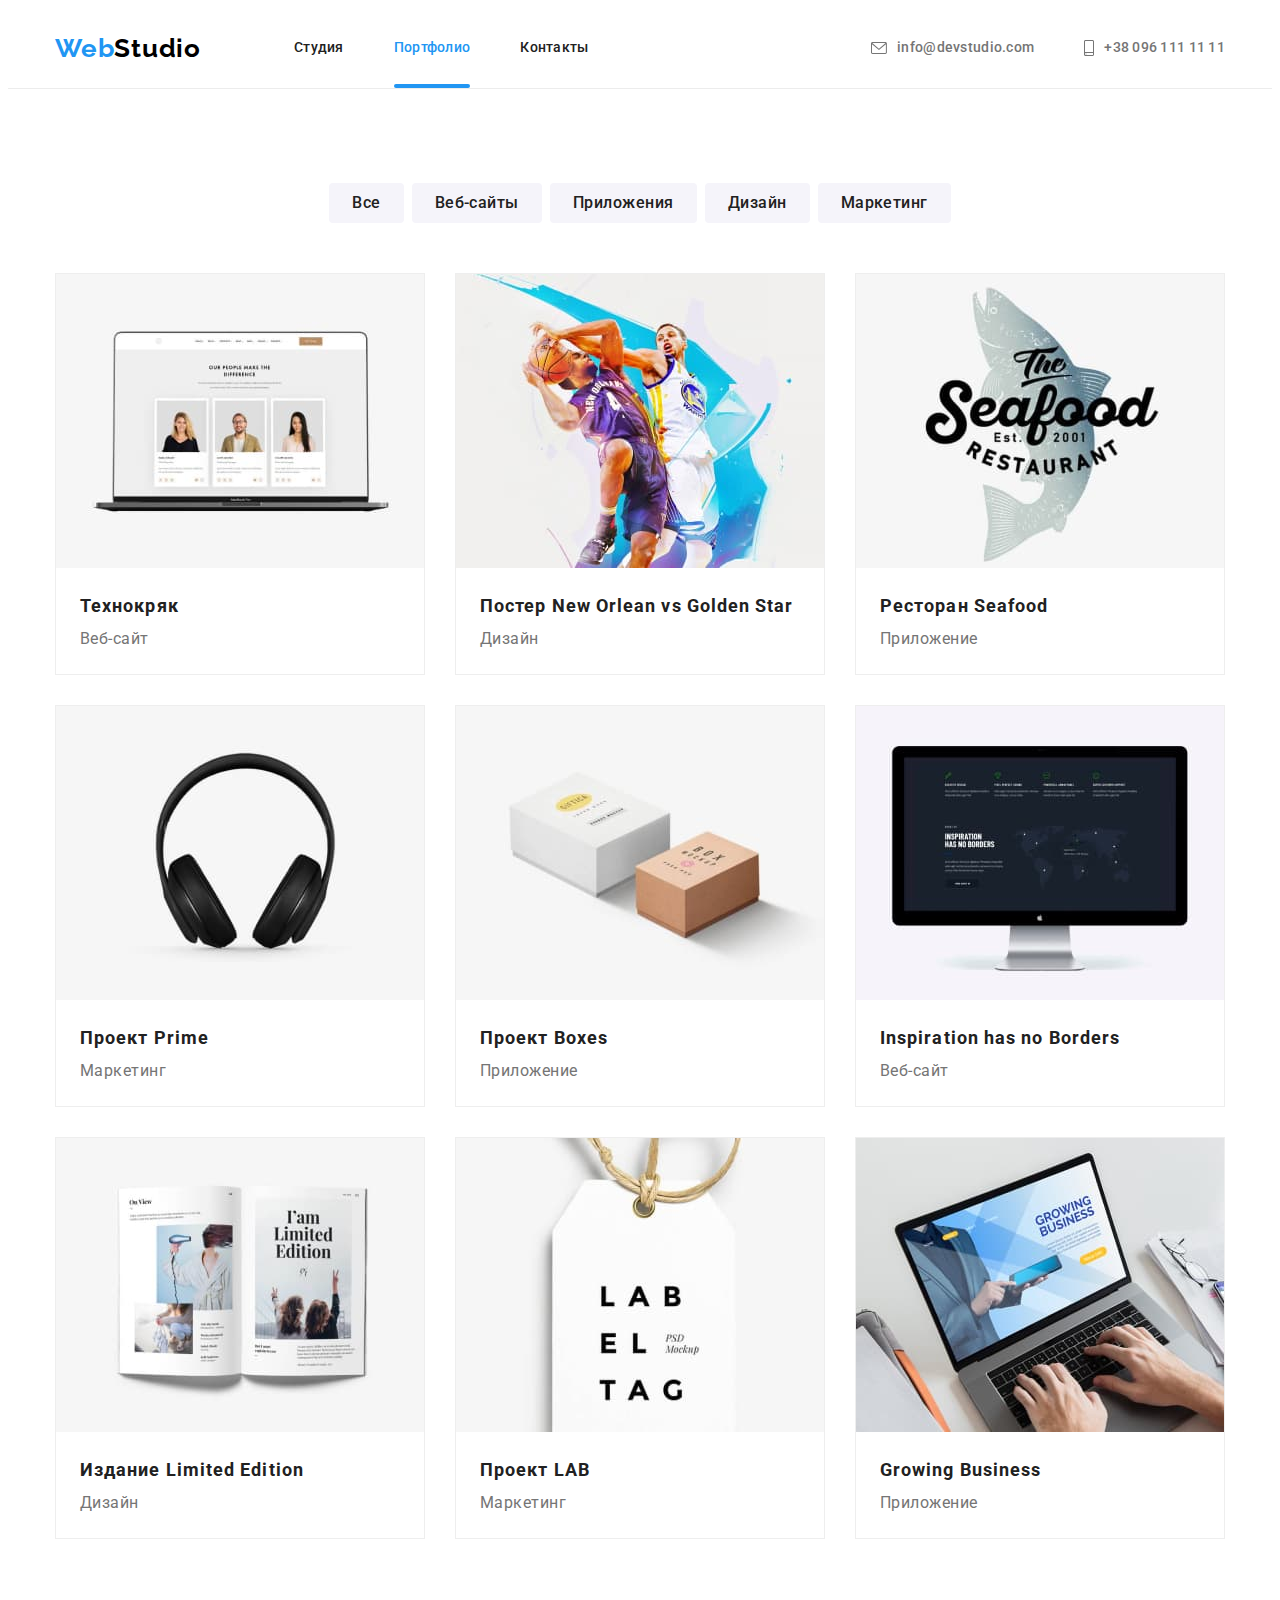
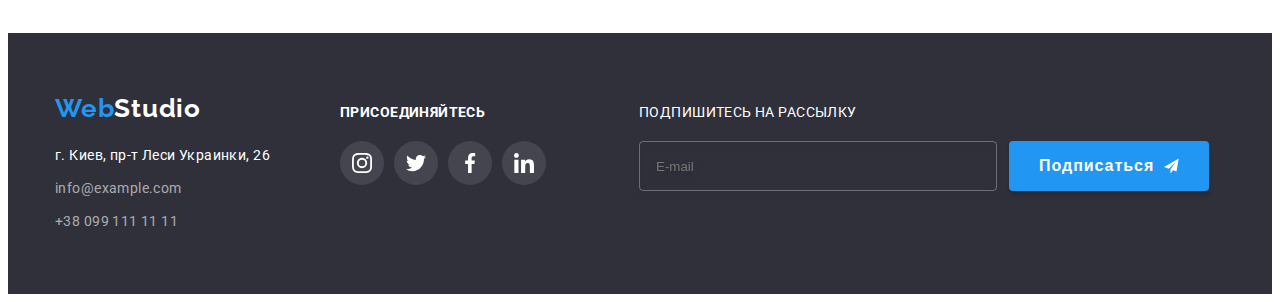
==== portfolio.html @ 6b7cd8c6 "Скачані оптимізовані та збільшені зображення" ====
<!DOCTYPE html>
<html lang="ru">
  <head>
    <meta charset="UTF-8" />
    <meta http-equiv="X-UA-Compatible" content="IE=edge" />
    <meta name="viewport" content="width=device-width, initial-scale=1.0" />
    <title>Document</title>
    <link rel="stylesheet" href="./css/main.min.css" />
    <link
      href="https://fonts.googleapis.com/css2?family=Raleway:wght@700&family=Roboto:wght@400;500;700;900&display=swap"
      rel="stylesheet"
    />
  </head>
  <body>
    <!--header-->
    <header class="border">
        <div class="container header">
          <a href="./index.html" class="logo">Web<span class="logo__accent">Studio</span>
          </a>
          <nav class="navigation">
            <ul class="navigation__list list">
              <li class="navigation__item">
                <a href="./index.html" class="navigation__link">Студия</a>
              </li>
              <li class="navigation__item">
                <a href="./portfolio.html" class="navigation__link current">Портфолио</a>
              </li>
              <li class="navigation__item">
                <a href="/" class="navigation__link">Контакты</a>
              </li>
            </ul>
          </nav>
        
          <ul class="navigation__list list navigation__adress">
            <li class="navigation__item">
              <a href="mailto:info@devstudio.com" class="navigation__link">
                <svg class="navigation__icon" width="16" height="12">
                  <use href="./images/symbol-defs.svg#icon-envelope"></use>
                </svg>
                info@devstudio.com</a>
            </li>
            <li class="navigation__item">
              <a href="tel:+380961111111" class="navigation__link">
                <svg class="navigation__icon" width="10" height="16">
                  <use href="./images/symbol-defs.svg#icon-smartphone"></use>
                </svg>
                +38 096 111 11 11</a>
            </li>
          </ul>
        </div>
    </header>

    <!--main-->
    <main>
      <section class="portfolio">
        <h1 class="visually-hidden">Портфолио</h1>
        <div class="container filter">
          <ul class="list filter-list">
            <li class="button-list">
              <button type="button" class="button-filter">Все</button>
            </li>
            <li class="button-list">
              <button type="button" class="button-filter">Веб-сайты</button>
            </li>
            <li class="button-list">
              <button type="button" class="button-filter">Приложения</button>
            </li>
            <li class="button-list">
              <button type="button" class="button-filter">Дизайн</button>
            </li>
            <li class="button-list">
              <button type="button" class="button-filter">Маркетинг</button>
            </li>
          </ul>
        </div>

        <div class="container">
          <ul class="portfolio-list list">
            <li class="portfolio-item">
              <div class="cards-portfolio">
                <img src="./images/tekhnokryak.jpg" alt="Технокряк" width="370" />
                <p class="descr-overlay">Ресурс предлагает комплексные предложения с разным уровнем функционала и сервисов. Все это
                  позволит посетителю получить
                  исчерпывающие сведения о компании или частном лице.</p>
              </div> 
              <div class="list-name">
                <h2 class="portfolio-title">Технокряк</h2>
                <p class="portfolio-name">Веб-сайт</p>
              </div>
              
            </li>
            <li class="portfolio-item">
              <div class="cards-portfolio">
                <img src="./images/poster.jpg" alt="Постер" width="370" />
                <p class="descr-overlay">Ресурс предлагает комплексные предложения с разным уровнем функционала и сервисов. Все это
                  позволит посетителю получить
                  исчерпывающие сведения о компании или частном лице.
                </p>
              </div>
              <div class="list-name">
                <h2 class="portfolio-title">
                  Постер New Orlean vs Golden Star
                </h2>
                <p class="portfolio-name">Дизайн</p>
              </div>
             
            </li>
            <li class="portfolio-item">
              <div class="cards-portfolio">
                <img src="./images/seafood.jpg" alt="Логотип ресторана" width="370" />
                <p class="descr-overlay">Ресурс предлагает комплексные предложения с разным уровнем функционала и сервисов. Все это
                  позволит посетителю получить
                  исчерпывающие сведения о компании или частном лице.
                </p>
              </div>
              <div class="list-name">
                <h2 class="portfolio-title">Ресторан Seafood</h2>
                <p class="portfolio-name">Приложение</p>
              </div>
             
            </li>
            <li class="portfolio-item">
              <div class="cards-portfolio">
                <img src="./images/headphone.jpg" alt="Навушники" width="370" />
                <p class="descr-overlay">Ресурс предлагает комплексные предложения с разным уровнем функционала и сервисов. Все это
                  позволит посетителю получить
                  исчерпывающие сведения о компании или частном лице.
                </p>
              </div>
              <div class="list-name">
                <h2 class="portfolio-title">Проект Prime</h2>
                <p class="portfolio-name">Маркетинг</p>
              </div>
             
            </li>
            <li class="portfolio-item">
              <div class="cards-portfolio">
                <img src="./images/boxes.jpg" alt="Коробки" width="370" />
                <p class="descr-overlay">Ресурс предлагает комплексные предложения с разным уровнем функционала и сервисов. Все это
                  позволит посетителю получить
                  исчерпывающие сведения о компании или частном лице.
                </p>
              </div>
              <div class="list-name">
                <h2 class="portfolio-title">Проект Boxes</h2>
                <p class="portfolio-name">Приложение</p>
              </div>
              
            </li>
            <li class="portfolio-item">
              <div class="cards-portfolio">
                <img src="./images/monitor.jpg" alt="Монітор" width="370" />
                <p class="descr-overlay">Ресурс предлагает комплексные предложения с разным уровнем функционала и сервисов. Все это
                  позволит посетителю получить
                  исчерпывающие сведения о компании или частном лице.
                </p>
              </div>
              <div class="list-name">
                <h2 class="portfolio-title">Inspiration has no Borders</h2>
                <p class="portfolio-name">Веб-сайт</p>
              </div>
            
            </li>
            <li class="portfolio-item">
              <div class="cards-portfolio">
                <img src="./images/edition.jpg" alt="Журнал" width="370" /> 
                <p class="descr-overlay">Ресурс предлагает комплексные предложения с разным уровнем функционала и сервисов. Все это
                  позволит посетителю получить
                  исчерпывающие сведения о компании или частном лице.
                </p>
              </div>
              <div class="list-name">
                <h2 class="portfolio-title">Издание Limited Edition</h2>
                <p class="portfolio-name">Дизайн</p>
              </div>
              
            </li>
            <li class="portfolio-item">
              <div class="cards-portfolio">
                <img src="./images/lab.jpg" alt="Проект ЛАБ" width="370" />
                <p class="descr-overlay">Ресурс предлагает комплексные предложения с разным уровнем функционала и сервисов. Все это
                  позволит посетителю получить
                  исчерпывающие сведения о компании или частном лице.
                </p>
              </div>
              <div class="list-name">
                <h2 class="portfolio-title">Проект LAB</h2>
                <p class="portfolio-name">Маркетинг</p>
              </div>
             
            </li>
            <li class="portfolio-item">
              <div class="cards-portfolio">
                <img src="./images/business.jpg" alt="Ноутбук" width="370" />
                <p class="descr-overlay">Ресурс предлагает комплексные предложения с разным уровнем функционала и сервисов. Все это
                  позволит посетителю получить
                  исчерпывающие сведения о компании или частном лице.</p>
              </div>
              <div class="list-name">
                <h2 class="portfolio-title">Growing Business</h2>
                <p class="portfolio-name">Приложение</p>
              </div>
            </li>
          </ul>
        </div>
      </section>
    </main>

    <!--footer-->
    <footer class="footer footer-main">
      <div class="container">
        <div class="adress-go">
          <a href="./index.html" class="logo logo-footer">Web<span class="logo-footer__accent">Studio</span>
          </a>
          <address>
            <p class="footer-adress">г. Киев, пр-т Леси Украинки, 26</p>
            <a href="mailto:info@example.com" class="footer-link">info@example.com</a>
            <a href="tel:+380991111111" class="footer-link"> +38 099 111 11 11</a>
          </address>
        </div>
        <div class="links-go">
          <h2 class="footer-go">присоединяйтесь</h2>
          <ul class="footer-list list">
            <li class="footer-item">
              <a href="" class="footer-link-soc">
                <svg class="footer-svg" width="20" height="20">
                  <use
                    href="./images/symbol-defs.svg#icon-instagram-footer"
                  ></use>
                </svg>
              </a>
            </li>
            <li class="footer-item">
              <a href="" class="footer-link-soc">
                <svg class="footer-svg" width="20" height="20">
                  <use
                    href="./images/symbol-defs.svg#icon-twitter-footer"
                  ></use>
                </svg>
              </a>
            </li>
            <li class="footer-item">
              <a href="" class="footer-link-soc">
                <svg class="footer-svg" width="20" height="20">
                  <use
                    href="./images/symbol-defs.svg#icon-facebook-footer"
                  ></use>
                </svg>
              </a>
            </li>
            <li class="footer-item">
              <a href="" class="footer-link-soc">
                <svg class="footer-svg" width="20" height="20">
                  <use
                    href="./images/symbol-defs.svg#icon-linkedin-footer"
                  ></use>
                </svg>
              </a>
            </li>
          </ul>
        </div>
        <div class="footer-subskr">
          <form>
            <p class="subskr-tittle">
              Подпишитесь на рассылку
            </p>
            <div class="form-flex">
              <input class="subskr-input" type="email" placeholder="E-mail" name="email" required>
              <button class="subskr-button" type="submit">Подписаться
                <svg class="svg-send" width="24" height="24">
                  <use href="./images/symbol-defs2.svg#icon-icon-send"></use>
                </svg>
              </button>
            </div>
          </form>
        </div>
      </div>
    </footer>
    
  </body>
</html>
---- css/main.min.css ----
:root{--color-text-tittle: #212121;--color-text-section: #757575;--color-main-bgd: #2f303a;--accent-color: #2196f3;--base-color: #ffffff;--time: cubic-bezier(0.4, 0, 0.2, 1)}*{box-sizing:border-box}body{font-family:"Roboto","Tahoma",sans-serif;letter-spacing:.03em;background-color:var(--base-color);color:var(--color-text-section)}.container{width:1200px;padding-left:15px;padding-right:15px;margin:0 auto}h1,h2,h3,h4,h5,h6,p,ul{margin:0}.list{list-style:none;margin:0;padding:0}a{cursor:pointer}img{display:block}.section-tittle{color:var(--color-text-tittle)}.visually-hidden{position:absolute;white-space:nowrap;width:1px;height:1px;overflow:hidden;border:0;padding:0;clip:rect(0 0 0 0);clip-path:inset(50%);margin:-1px}.is-hidden{opacity:0;pointer-events:none;visibility:hidden}.current{position:relative}.current::after{content:"";position:absolute;display:block;background-color:var(--accent-color);width:100%;height:4px;border-radius:2px;bottom:0;left:0}.logo{font-family:"Raleway","Oleo Script",sans-serif;font-weight:700;font-size:26px;line-height:1.19;letter-spacing:.03em;color:var(--accent-color);text-decoration:none}.logo__accent{color:#000}.navigation__icon{margin-right:10px;fill:currentColor}.navigation__link{display:flex;align-items:center;padding-top:32px;padding-bottom:32px;color:var(--color-text-tittle);font-family:"Roboto","Tahoma",sans-serif;font-weight:500;font-size:14px;line-height:1.14;letter-spacing:.02em;text-decoration:none;transition:color 250ms var(--time),fill 250ms var(--time)}.navigation__adress .navigation__link{color:var(--color-text-section)}.navigation__link:hover,.navigation__link:focus{color:var(--accent-color);fill:var(--accent-color)}.navigation .navigation__list{margin-left:93px}.navigation__list .navigation__link.current{color:var(--accent-color)}.navigation__list .navigation__item+.navigation__item{margin-left:50px}.header,.navigation__list{display:flex;align-items:center}.navigation__list.navigation__adress{margin-left:auto}.button{font-family:"Roboto","Tahoma",sans-serif;font-weight:700;font-size:16px;line-height:1.88;width:200px;height:50px;letter-spacing:.06em;color:var(--base-color);background-color:var(--accent-color);cursor:pointer;box-shadow:0px 4px 4px rgba(0,0,0,.15);border-radius:4px;border-color:rgba(0,0,0,0)}.hero{background-color:var(--color-main-bgd);display:flex;text-align:center;padding-top:200px;padding-bottom:200px;background-image:linear-gradient(to right, rgba(47, 48, 58, 0.4), rgba(47, 48, 58, 0.4)),url(../images/hero.jpg);max-width:1600px;margin-left:auto;margin-right:auto}.hero__title{margin-bottom:30px;font-weight:900;font-size:44px;line-height:1.36;letter-spacing:.06em;text-transform:uppercase;color:var(--base-color);text-align:center}.about{padding-top:94px;padding-bottom:94px}.about__item{max-width:270px}.about__list{display:flex}.about__list .about__item+.about__item{margin-left:30px}.about__title{font-weight:700;font-size:14px;line-height:16px;text-transform:uppercase;color:var(--color-text-tittle);margin-bottom:10px}.about__description{font-size:14px;line-height:1.71;max-width:270px}.about__logo{display:flex;justify-content:center;align-items:center;background-color:#f5f4fa;border-radius:4px;height:120px;margin-bottom:30px}.about__icons{width:70px;height:70px}.work{padding-bottom:94px}.work__title{font-size:36px;line-height:1.17;color:var(--color-text-tittle);text-align:center;margin-bottom:50px}.work__list{display:flex}.work__list .work__item+.work__item{margin-left:30px}.work__item{position:relative}.work__description{position:absolute;width:100%;height:70px;background-color:rgba(47,48,58,.8);bottom:0;left:0;padding-top:27px;padding-bottom:27px;font-size:14px;line-height:1.14;text-align:center;letter-spacing:.03em;text-transform:uppercase;color:#fff}.team{background-color:#f5f4fa;padding-top:94px;padding-bottom:94px}.team-title{font-weight:700;font-size:36px;line-height:1.17;color:var(--color-text-tittle);text-align:center;margin-bottom:50px}.team-list{display:flex}.team-list .team-item+.team-item{margin-left:30px}.team-item{border-radius:0px 0px 4px 4px;box-shadow:0px 1px 3px rgba(0,0,0,.12),0px 1px 1px rgba(0,0,0,.14),0px 2px 1px rgba(0,0,0,.2)}.team-name{font-weight:500;font-size:16px;line-height:1.19;color:var(--color-text-tittle);text-align:center;margin-bottom:10px}.team-work{font-size:16px;line-height:1.19;text-align:center}.about-team{padding-top:30px;padding-bottom:30px;background-color:#fff;border-radius:0px 0px 4px 4px}.team-soc{display:flex;justify-content:center;margin-top:16px}.team-soc-link{display:flex;justify-content:center;align-items:center;width:44px;height:44px;background-color:#fff;border-radius:50%;color:#afb1b8;transition:background-color 250ms var(--time),color 250ms var(--time)}.team-soc-link:hover,.team-soc-link:focus{background-color:var(--accent-color);color:#fff}.team-svg{fill:currentColor}.team-soc-item+.team-soc-item{margin-left:10px}.clients{padding-top:94px;padding-bottom:94px}.clients__title{font-size:36px;line-height:1.17;text-align:center;letter-spacing:.03em;color:var(--color-text-tittle);margin-bottom:50px}.clients-logo__list{display:flex;margin:0 auto}.clients-logo__link{display:flex;justify-content:center;align-items:center;width:170px;height:92px;border:1px solid #afb1b8;box-sizing:border-box;border-radius:4px;color:#afb1b8;transition:border 250ms var(--time),color 250ms var(--time)}.clients-logo__link:hover,.clients-logo__link:focus{border:1px solid #2196f3;color:var(--accent-color)}.clients-logo__item+.clients-logo__item{margin-left:30px}.clients-logo__icon{width:106px;height:60px;fill:currentColor;transition:fill 250ms var(--time)}.clients-logo__icon:hover,.clients-logo__icon:focus{fill:var(--accent-color)}.footer{background-color:#2f303a}.logo-footer{display:block;margin-bottom:20px}.logo-footer__accent{color:var(--base-color)}.footer-main{padding-top:60px;padding-bottom:60px}.footer-main>div{display:flex;align-items:baseline}.footer-adress{color:var(--base-color);margin-bottom:9px;margin-top:0}.footer-link{color:rgba(255,255,255,.6);transition:color 250ms var(--time)}.footer-link:hover,.footer-link:focus{color:var(--accent-color)}.footer-link,.footer-adress{font-style:normal;text-decoration:none;font-family:"Roboto","Tahoma",sans-serif;font-weight:400;font-size:14px;line-height:1.71;letter-spacing:.03em}.footer-go{font-size:14px;line-height:1.14;letter-spacing:.03em;text-transform:uppercase;color:#fff}.adress-go{margin-right:70px}.footer-link-soc{display:flex;justify-content:center;align-items:center;border-radius:50%;width:44px;height:44px;background:rgba(255,255,255,.1);color:#fff;transition:background-color 250ms var(--time)}.footer-link-soc:hover,.footer-link-soc:focus{background-color:var(--accent-color)}.footer-link:not(:last-child){margin-bottom:9px;display:block}.footer-svg{fill:currentColor}.footer-item+.footer-item{padding-left:10px}.footer-list{display:flex;margin-top:20px}.footer-subskr{margin-left:93px}.subskr-tittle{font-size:14px;line-height:1.14;letter-spacing:.03em;text-transform:uppercase;color:#fff;margin-bottom:20px}.subskr-input{width:358px;height:50px;border:1px solid rgba(255,255,255,.3);filter:drop-shadow(0px 4px 4px rgba(0, 0, 0, 0.15));border-radius:4px;background-color:rgba(0,0,0,0);margin-right:12px;padding-left:16px;color:#fff}.subskr-button{display:flex;justify-content:center;align-items:center;width:200px;height:50px;font-weight:700;background-color:var(--accent-color);box-shadow:0px 4px 4px rgba(0,0,0,.15);border-radius:4px;font-size:16px;line-height:1.14;letter-spacing:.06em;color:#fff;cursor:pointer;padding:13px 28px;margin:auto;border-color:rgba(0,0,0,0)}.svg-send{margin-left:10px}.form-flex{display:flex}.border{border-bottom:1px solid #ececec}.portfolio{padding-top:94px;padding-bottom:94px}.button-filter{padding:6px 22px;font-family:"Roboto","Tahoma",sans-serif;font-weight:500;font-size:16px;line-height:1.63;letter-spacing:.03em;color:var(--color-text-tittle);background-color:#f5f4fa;cursor:pointer;border-radius:4px;border:1px solid rgba(0,0,0,0);transition:color 250ms var(--time),background-color 250ms var(--time),box-shadow 250ms var(--time)}.button-filter:hover,.button-filter:focus{color:var(--base-color);background-color:var(--accent-color);box-shadow:0px 3px 1px rgba(0,0,0,.1),0px 1px 2px rgba(0,0,0,.08),0px 2px 2px rgba(0,0,0,.12)}.filter{margin-bottom:50px}.filter-list{display:flex;justify-content:center}.button-list+.button-list{margin-left:8px}.portfolio-list{display:flex;flex-wrap:wrap}.list-name{padding:20px 24px}.portfolio-title{font-weight:700;font-size:18px;line-height:2;letter-spacing:.06em;color:var(--color-text-tittle)}.portfolio-name{font-size:16px;line-height:1.88}.portfolio-item{width:370px;margin-right:30px;margin-bottom:30px;border:1px solid #eee;transition:border 250ms var(--time),box-shadow 250ms var(--time)}.portfolio-item:hover,.portfolio-item:focus{box-sizing:border-box;box-shadow:0px 1px 1px rgba(0,0,0,.12),0px 4px 4px rgba(0,0,0,.06),1px 4px 6px rgba(0,0,0,.16)}.portfolio-item:nth-child(3n){margin-right:0}.portfolio-item:nth-last-child(-n+3){margin-bottom:0}.cards-portfolio{position:relative;overflow:hidden}.descr-overlay{padding:63px 24px;position:absolute;top:0;left:0;width:100%;height:100%;font-size:18px;line-height:1.56;letter-spacing:.03em;color:#fff;background-color:rgba(33,150,243,.9);transition:transform 250ms var(--time);transform:translateY(100%)}.portfolio-item:hover .descr-overlay{transform:translateY(0)}.backdrop{position:fixed;top:0;width:100%;height:100%;background-color:rgba(0,0,0,.2);transition:opacity 250ms var(--time),visibility 250ms var(--time)}.modal{position:absolute;top:50%;left:50%;transform:translate(-50%, -50%) scale(1);width:528px;min-height:581px;background-color:#fff;box-shadow:0px 1px 3px rgba(0,0,0,.12),0px 1px 1px rgba(0,0,0,.14),0px 2px 1px rgba(0,0,0,.2);border-radius:4px;padding:40px;transition:transform 250ms var(--time)}.backdrop.is-hidden .modal{transform:translate(-50%, -50%) scale(0.5)}.close-btn{position:absolute;top:8px;right:8px;width:30px;height:30px;border-radius:50%;background-color:rgba(0,0,0,0);border:1px solid rgba(0,0,0,.1);padding:0;cursor:pointer;display:flex;align-items:center;justify-content:center;transition:fill 250ms var(--time)}.close-btn:hover,.close-btn:focus{fill:var(--accent-color)}.modal-tittle{font-weight:700;font-size:20px;line-height:1.15;text-align:center;letter-spacing:.03em;color:var(--color-text-tittle);margin-bottom:12px}.modal-label{font-weight:400;font-size:12px;line-height:1.17;letter-spacing:.01em;color:#757575}.modal-input{width:100%;height:40px;border:1px solid rgba(33,33,33,.2);border-radius:4px;padding-left:42px;outline:none;transition:border-color 250ms var(--time)}.modal-input:focus{border-color:var(--accent-color)}textarea{resize:none}.textarea-modal{height:120px;padding-left:16px;padding-top:10px;margin-top:4px;margin-bottom:10px}.modal-svg{position:relative;margin-top:4px;margin-bottom:10px}.modal-icon{position:absolute;left:12px;top:50%;transform:translateY(-50%);transition:fill 250ms var(--time)}.modal-input:focus+.modal-icon{fill:var(--accent-color)}.text-check{display:flex;align-items:center;justify-content:center;font-weight:400;font-size:14px;line-height:1.71;letter-spacing:.03em;color:#757575}.checkbox{margin-bottom:30px;margin-top:10px}.checkbox-input:checked+.text-check span{background-color:var(--accent-color);border-color:rgba(0,0,0,0)}.checkbox-input:checked+.text-check .check-icon{fill:#fff}.text-check span{display:flex;align-items:center;justify-content:center;margin-right:10px;width:16px;height:15px;border:2px solid #212121;border-radius:3px;transition:background-color 250ms var(--time),border-color 250ms var(--time),fill 250ms var(--time)}.check-icon{fill:rgba(0,0,0,0)}.policy-link{color:var(--accent-color)}/*# sourceMappingURL=main.min.css.map */
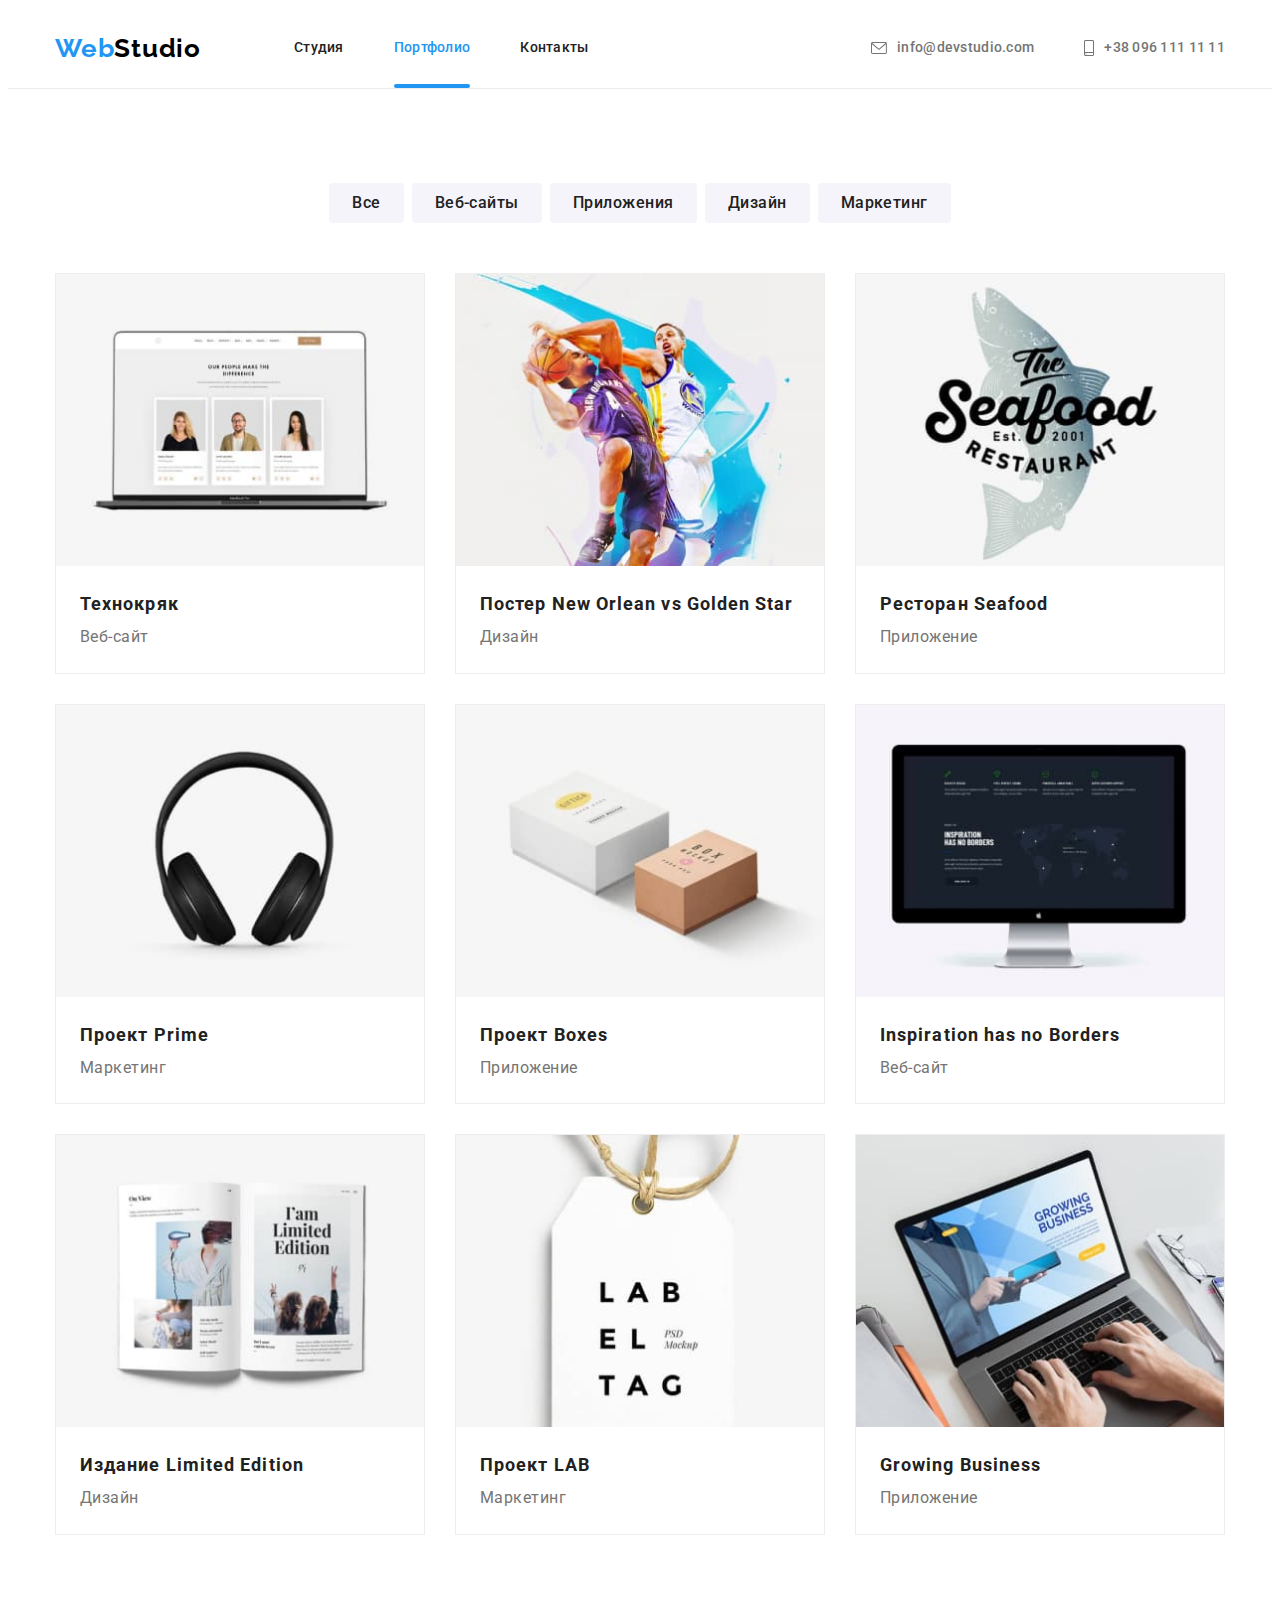
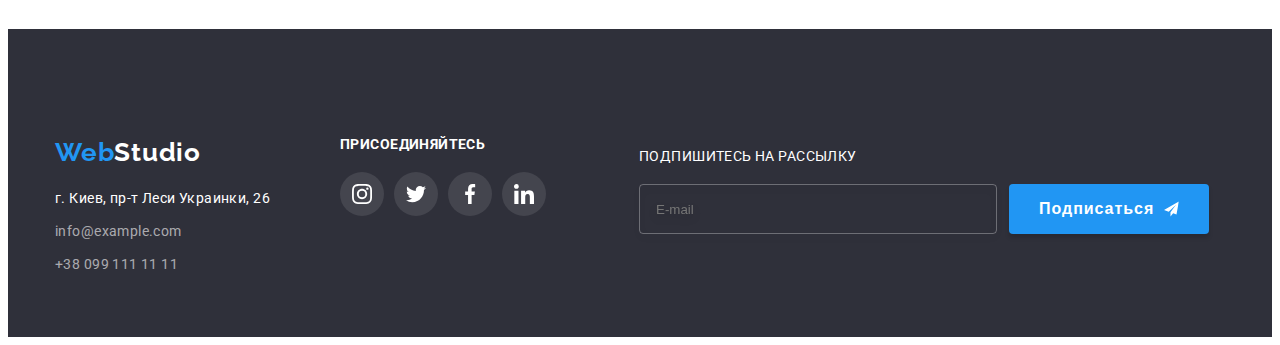
==== commit 631cf208: "Майже готове портфоліо" ====
--- a/portfolio.html
+++ b/portfolio.html
@@ -209,55 +209,49 @@
     <!--footer-->
     <footer class="footer footer-main">
       <div class="container">
-        <div class="adress-go">
-          <a href="./index.html" class="logo logo-footer">Web<span class="logo-footer__accent">Studio</span>
-          </a>
-          <address>
-            <p class="footer-adress">г. Киев, пр-т Леси Украинки, 26</p>
-            <a href="mailto:info@example.com" class="footer-link">info@example.com</a>
-            <a href="tel:+380991111111" class="footer-link"> +38 099 111 11 11</a>
-          </address>
-        </div>
-        <div class="links-go">
-          <h2 class="footer-go">присоединяйтесь</h2>
-          <ul class="footer-list list">
-            <li class="footer-item">
-              <a href="" class="footer-link-soc">
-                <svg class="footer-svg" width="20" height="20">
-                  <use
-                    href="./images/symbol-defs.svg#icon-instagram-footer"
-                  ></use>
-                </svg>
-              </a>
-            </li>
-            <li class="footer-item">
-              <a href="" class="footer-link-soc">
-                <svg class="footer-svg" width="20" height="20">
-                  <use
-                    href="./images/symbol-defs.svg#icon-twitter-footer"
-                  ></use>
-                </svg>
-              </a>
-            </li>
-            <li class="footer-item">
-              <a href="" class="footer-link-soc">
-                <svg class="footer-svg" width="20" height="20">
-                  <use
-                    href="./images/symbol-defs.svg#icon-facebook-footer"
-                  ></use>
-                </svg>
-              </a>
-            </li>
-            <li class="footer-item">
-              <a href="" class="footer-link-soc">
-                <svg class="footer-svg" width="20" height="20">
-                  <use
-                    href="./images/symbol-defs.svg#icon-linkedin-footer"
-                  ></use>
-                </svg>
-              </a>
-            </li>
-          </ul>
+        <div class="footer-tablet">
+          <div class="adress-go">
+            <a href="./index.html" class="logo logo-footer">Web<span class="logo-footer__accent">Studio</span>
+            </a>
+            <address>
+              <p class="footer-adress">г. Киев, пр-т Леси Украинки, 26</p>
+              <a href="mailto:info@example.com" class="footer-link">info@example.com</a>
+              <a href="tel:+380991111111" class="footer-link"> +38 099 111 11 11</a>
+            </address>
+          </div>
+          <div class="links-go">
+            <h2 class="footer-go">присоединяйтесь</h2>
+            <ul class="footer-list list">
+              <li class="footer-item">
+                <a href="" class="footer-link-soc">
+                  <svg class="footer-svg" width="20" height="20">
+                    <use href="./images/symbol-defs.svg#icon-instagram-footer"></use>
+                  </svg>
+                </a>
+              </li>
+              <li class="footer-item">
+                <a href="" class="footer-link-soc">
+                  <svg class="footer-svg" width="20" height="20">
+                    <use href="./images/symbol-defs.svg#icon-twitter-footer"></use>
+                  </svg>
+                </a>
+              </li>
+              <li class="footer-item">
+                <a href="" class="footer-link-soc">
+                  <svg class="footer-svg" width="20" height="20">
+                    <use href="./images/symbol-defs.svg#icon-facebook-footer"></use>
+                  </svg>
+                </a>
+              </li>
+              <li class="footer-item">
+                <a href="" class="footer-link-soc">
+                  <svg class="footer-svg" width="20" height="20">
+                    <use href="./images/symbol-defs.svg#icon-linkedin-footer"></use>
+                  </svg>
+                </a>
+              </li>
+            </ul>
+          </div>
         </div>
         <div class="footer-subskr">
           <form>
--- a/css/main.min.css
+++ b/css/main.min.css
@@ -1 +1 @@
-:root{--color-text-tittle: #212121;--color-text-section: #757575;--color-main-bgd: #2f303a;--accent-color: #2196f3;--base-color: #ffffff;--time: cubic-bezier(0.4, 0, 0.2, 1)}*{box-sizing:border-box}body{font-family:"Roboto","Tahoma",sans-serif;letter-spacing:.03em;background-color:var(--base-color);color:var(--color-text-section)}.container{width:1200px;padding-left:15px;padding-right:15px;margin:0 auto}h1,h2,h3,h4,h5,h6,p,ul{margin:0}.list{list-style:none;margin:0;padding:0}a{cursor:pointer}img{display:block}.section-tittle{color:var(--color-text-tittle)}.visually-hidden{position:absolute;white-space:nowrap;width:1px;height:1px;overflow:hidden;border:0;padding:0;clip:rect(0 0 0 0);clip-path:inset(50%);margin:-1px}.is-hidden{opacity:0;pointer-events:none;visibility:hidden}.current{position:relative}.current::after{content:"";position:absolute;display:block;background-color:var(--accent-color);width:100%;height:4px;border-radius:2px;bottom:0;left:0}.logo{font-family:"Raleway","Oleo Script",sans-serif;font-weight:700;font-size:26px;line-height:1.19;letter-spacing:.03em;color:var(--accent-color);text-decoration:none}.logo__accent{color:#000}.navigation__icon{margin-right:10px;fill:currentColor}.navigation__link{display:flex;align-items:center;padding-top:32px;padding-bottom:32px;color:var(--color-text-tittle);font-family:"Roboto","Tahoma",sans-serif;font-weight:500;font-size:14px;line-height:1.14;letter-spacing:.02em;text-decoration:none;transition:color 250ms var(--time),fill 250ms var(--time)}.navigation__adress .navigation__link{color:var(--color-text-section)}.navigation__link:hover,.navigation__link:focus{color:var(--accent-color);fill:var(--accent-color)}.navigation .navigation__list{margin-left:93px}.navigation__list .navigation__link.current{color:var(--accent-color)}.navigation__list .navigation__item+.navigation__item{margin-left:50px}.header,.navigation__list{display:flex;align-items:center}.navigation__list.navigation__adress{margin-left:auto}.button{font-family:"Roboto","Tahoma",sans-serif;font-weight:700;font-size:16px;line-height:1.88;width:200px;height:50px;letter-spacing:.06em;color:var(--base-color);background-color:var(--accent-color);cursor:pointer;box-shadow:0px 4px 4px rgba(0,0,0,.15);border-radius:4px;border-color:rgba(0,0,0,0)}.hero{background-color:var(--color-main-bgd);display:flex;text-align:center;padding-top:200px;padding-bottom:200px;background-image:linear-gradient(to right, rgba(47, 48, 58, 0.4), rgba(47, 48, 58, 0.4)),url(../images/hero.jpg);max-width:1600px;margin-left:auto;margin-right:auto}.hero__title{margin-bottom:30px;font-weight:900;font-size:44px;line-height:1.36;letter-spacing:.06em;text-transform:uppercase;color:var(--base-color);text-align:center}.about{padding-top:94px;padding-bottom:94px}.about__item{max-width:270px}.about__list{display:flex}.about__list .about__item+.about__item{margin-left:30px}.about__title{font-weight:700;font-size:14px;line-height:16px;text-transform:uppercase;color:var(--color-text-tittle);margin-bottom:10px}.about__description{font-size:14px;line-height:1.71;max-width:270px}.about__logo{display:flex;justify-content:center;align-items:center;background-color:#f5f4fa;border-radius:4px;height:120px;margin-bottom:30px}.about__icons{width:70px;height:70px}.work{padding-bottom:94px}.work__title{font-size:36px;line-height:1.17;color:var(--color-text-tittle);text-align:center;margin-bottom:50px}.work__list{display:flex}.work__list .work__item+.work__item{margin-left:30px}.work__item{position:relative}.work__description{position:absolute;width:100%;height:70px;background-color:rgba(47,48,58,.8);bottom:0;left:0;padding-top:27px;padding-bottom:27px;font-size:14px;line-height:1.14;text-align:center;letter-spacing:.03em;text-transform:uppercase;color:#fff}.team{background-color:#f5f4fa;padding-top:94px;padding-bottom:94px}.team-title{font-weight:700;font-size:36px;line-height:1.17;color:var(--color-text-tittle);text-align:center;margin-bottom:50px}.team-list{display:flex}.team-list .team-item+.team-item{margin-left:30px}.team-item{border-radius:0px 0px 4px 4px;box-shadow:0px 1px 3px rgba(0,0,0,.12),0px 1px 1px rgba(0,0,0,.14),0px 2px 1px rgba(0,0,0,.2)}.team-name{font-weight:500;font-size:16px;line-height:1.19;color:var(--color-text-tittle);text-align:center;margin-bottom:10px}.team-work{font-size:16px;line-height:1.19;text-align:center}.about-team{padding-top:30px;padding-bottom:30px;background-color:#fff;border-radius:0px 0px 4px 4px}.team-soc{display:flex;justify-content:center;margin-top:16px}.team-soc-link{display:flex;justify-content:center;align-items:center;width:44px;height:44px;background-color:#fff;border-radius:50%;color:#afb1b8;transition:background-color 250ms var(--time),color 250ms var(--time)}.team-soc-link:hover,.team-soc-link:focus{background-color:var(--accent-color);color:#fff}.team-svg{fill:currentColor}.team-soc-item+.team-soc-item{margin-left:10px}.clients{padding-top:94px;padding-bottom:94px}.clients__title{font-size:36px;line-height:1.17;text-align:center;letter-spacing:.03em;color:var(--color-text-tittle);margin-bottom:50px}.clients-logo__list{display:flex;margin:0 auto}.clients-logo__link{display:flex;justify-content:center;align-items:center;width:170px;height:92px;border:1px solid #afb1b8;box-sizing:border-box;border-radius:4px;color:#afb1b8;transition:border 250ms var(--time),color 250ms var(--time)}.clients-logo__link:hover,.clients-logo__link:focus{border:1px solid #2196f3;color:var(--accent-color)}.clients-logo__item+.clients-logo__item{margin-left:30px}.clients-logo__icon{width:106px;height:60px;fill:currentColor;transition:fill 250ms var(--time)}.clients-logo__icon:hover,.clients-logo__icon:focus{fill:var(--accent-color)}.footer{background-color:#2f303a}.logo-footer{display:block;margin-bottom:20px}.logo-footer__accent{color:var(--base-color)}.footer-main{padding-top:60px;padding-bottom:60px}.footer-main>div{display:flex;align-items:baseline}.footer-adress{color:var(--base-color);margin-bottom:9px;margin-top:0}.footer-link{color:rgba(255,255,255,.6);transition:color 250ms var(--time)}.footer-link:hover,.footer-link:focus{color:var(--accent-color)}.footer-link,.footer-adress{font-style:normal;text-decoration:none;font-family:"Roboto","Tahoma",sans-serif;font-weight:400;font-size:14px;line-height:1.71;letter-spacing:.03em}.footer-go{font-size:14px;line-height:1.14;letter-spacing:.03em;text-transform:uppercase;color:#fff}.adress-go{margin-right:70px}.footer-link-soc{display:flex;justify-content:center;align-items:center;border-radius:50%;width:44px;height:44px;background:rgba(255,255,255,.1);color:#fff;transition:background-color 250ms var(--time)}.footer-link-soc:hover,.footer-link-soc:focus{background-color:var(--accent-color)}.footer-link:not(:last-child){margin-bottom:9px;display:block}.footer-svg{fill:currentColor}.footer-item+.footer-item{padding-left:10px}.footer-list{display:flex;margin-top:20px}.footer-subskr{margin-left:93px}.subskr-tittle{font-size:14px;line-height:1.14;letter-spacing:.03em;text-transform:uppercase;color:#fff;margin-bottom:20px}.subskr-input{width:358px;height:50px;border:1px solid rgba(255,255,255,.3);filter:drop-shadow(0px 4px 4px rgba(0, 0, 0, 0.15));border-radius:4px;background-color:rgba(0,0,0,0);margin-right:12px;padding-left:16px;color:#fff}.subskr-button{display:flex;justify-content:center;align-items:center;width:200px;height:50px;font-weight:700;background-color:var(--accent-color);box-shadow:0px 4px 4px rgba(0,0,0,.15);border-radius:4px;font-size:16px;line-height:1.14;letter-spacing:.06em;color:#fff;cursor:pointer;padding:13px 28px;margin:auto;border-color:rgba(0,0,0,0)}.svg-send{margin-left:10px}.form-flex{display:flex}.border{border-bottom:1px solid #ececec}.portfolio{padding-top:94px;padding-bottom:94px}.button-filter{padding:6px 22px;font-family:"Roboto","Tahoma",sans-serif;font-weight:500;font-size:16px;line-height:1.63;letter-spacing:.03em;color:var(--color-text-tittle);background-color:#f5f4fa;cursor:pointer;border-radius:4px;border:1px solid rgba(0,0,0,0);transition:color 250ms var(--time),background-color 250ms var(--time),box-shadow 250ms var(--time)}.button-filter:hover,.button-filter:focus{color:var(--base-color);background-color:var(--accent-color);box-shadow:0px 3px 1px rgba(0,0,0,.1),0px 1px 2px rgba(0,0,0,.08),0px 2px 2px rgba(0,0,0,.12)}.filter{margin-bottom:50px}.filter-list{display:flex;justify-content:center}.button-list+.button-list{margin-left:8px}.portfolio-list{display:flex;flex-wrap:wrap}.list-name{padding:20px 24px}.portfolio-title{font-weight:700;font-size:18px;line-height:2;letter-spacing:.06em;color:var(--color-text-tittle)}.portfolio-name{font-size:16px;line-height:1.88}.portfolio-item{width:370px;margin-right:30px;margin-bottom:30px;border:1px solid #eee;transition:border 250ms var(--time),box-shadow 250ms var(--time)}.portfolio-item:hover,.portfolio-item:focus{box-sizing:border-box;box-shadow:0px 1px 1px rgba(0,0,0,.12),0px 4px 4px rgba(0,0,0,.06),1px 4px 6px rgba(0,0,0,.16)}.portfolio-item:nth-child(3n){margin-right:0}.portfolio-item:nth-last-child(-n+3){margin-bottom:0}.cards-portfolio{position:relative;overflow:hidden}.descr-overlay{padding:63px 24px;position:absolute;top:0;left:0;width:100%;height:100%;font-size:18px;line-height:1.56;letter-spacing:.03em;color:#fff;background-color:rgba(33,150,243,.9);transition:transform 250ms var(--time);transform:translateY(100%)}.portfolio-item:hover .descr-overlay{transform:translateY(0)}.backdrop{position:fixed;top:0;width:100%;height:100%;background-color:rgba(0,0,0,.2);transition:opacity 250ms var(--time),visibility 250ms var(--time)}.modal{position:absolute;top:50%;left:50%;transform:translate(-50%, -50%) scale(1);width:528px;min-height:581px;background-color:#fff;box-shadow:0px 1px 3px rgba(0,0,0,.12),0px 1px 1px rgba(0,0,0,.14),0px 2px 1px rgba(0,0,0,.2);border-radius:4px;padding:40px;transition:transform 250ms var(--time)}.backdrop.is-hidden .modal{transform:translate(-50%, -50%) scale(0.5)}.close-btn{position:absolute;top:8px;right:8px;width:30px;height:30px;border-radius:50%;background-color:rgba(0,0,0,0);border:1px solid rgba(0,0,0,.1);padding:0;cursor:pointer;display:flex;align-items:center;justify-content:center;transition:fill 250ms var(--time)}.close-btn:hover,.close-btn:focus{fill:var(--accent-color)}.modal-tittle{font-weight:700;font-size:20px;line-height:1.15;text-align:center;letter-spacing:.03em;color:var(--color-text-tittle);margin-bottom:12px}.modal-label{font-weight:400;font-size:12px;line-height:1.17;letter-spacing:.01em;color:#757575}.modal-input{width:100%;height:40px;border:1px solid rgba(33,33,33,.2);border-radius:4px;padding-left:42px;outline:none;transition:border-color 250ms var(--time)}.modal-input:focus{border-color:var(--accent-color)}textarea{resize:none}.textarea-modal{height:120px;padding-left:16px;padding-top:10px;margin-top:4px;margin-bottom:10px}.modal-svg{position:relative;margin-top:4px;margin-bottom:10px}.modal-icon{position:absolute;left:12px;top:50%;transform:translateY(-50%);transition:fill 250ms var(--time)}.modal-input:focus+.modal-icon{fill:var(--accent-color)}.text-check{display:flex;align-items:center;justify-content:center;font-weight:400;font-size:14px;line-height:1.71;letter-spacing:.03em;color:#757575}.checkbox{margin-bottom:30px;margin-top:10px}.checkbox-input:checked+.text-check span{background-color:var(--accent-color);border-color:rgba(0,0,0,0)}.checkbox-input:checked+.text-check .check-icon{fill:#fff}.text-check span{display:flex;align-items:center;justify-content:center;margin-right:10px;width:16px;height:15px;border:2px solid #212121;border-radius:3px;transition:background-color 250ms var(--time),border-color 250ms var(--time),fill 250ms var(--time)}.check-icon{fill:rgba(0,0,0,0)}.policy-link{color:var(--accent-color)}/*# sourceMappingURL=main.min.css.map */+:root{--color-text-tittle: #212121;--color-text-section: #757575;--color-main-bgd: #2f303a;--accent-color: #2196f3;--base-color: #ffffff;--time: cubic-bezier(0.4, 0, 0.2, 1)}*{box-sizing:border-box}body{font-family:"Roboto","Tahoma",sans-serif;letter-spacing:.03em;background-color:var(--base-color);color:var(--color-text-section)}.container{width:100%;padding-left:15px;padding-right:15px;margin:0 auto}@media screen and (min-width: 480px){.container{max-width:480px}}@media screen and (min-width: 768px){.container{max-width:768px}}@media screen and (min-width: 1200px){.container{max-width:1200px}}h1,h2,h3,h4,h5,h6,p,ul{margin:0}.list{list-style:none;margin:0;padding:0}a{cursor:pointer}img{display:block;max-width:100%;height:auto}.section-tittle{color:var(--color-text-tittle)}.visually-hidden{position:absolute;white-space:nowrap;width:1px;height:1px;overflow:hidden;border:0;padding:0;clip:rect(0 0 0 0);clip-path:inset(50%);margin:-1px}.is-hidden{opacity:0;pointer-events:none;visibility:hidden}.current{position:relative}.current::after{content:"";position:absolute;display:block;background-color:var(--accent-color);width:100%;height:4px;border-radius:2px;bottom:0;left:0}.logo{font-family:"Raleway","Oleo Script",sans-serif;font-weight:700;font-size:26px;line-height:1.19;letter-spacing:.03em;color:var(--accent-color);text-decoration:none}.logo__accent{color:#000}.navigation__icon{margin-right:10px;fill:currentColor}.navigation__link{display:flex;align-items:center;padding-top:32px;padding-bottom:32px;color:var(--color-text-tittle);font-family:"Roboto","Tahoma",sans-serif;font-weight:500;font-size:14px;line-height:1.14;letter-spacing:.02em;text-decoration:none;transition:color 250ms var(--time),fill 250ms var(--time)}.navigation__adress .navigation__link{color:var(--color-text-section)}.navigation__link:hover,.navigation__link:focus{color:var(--accent-color);fill:var(--accent-color)}.navigation .navigation__list{margin-left:93px}.navigation__list .navigation__link.current{color:var(--accent-color)}.navigation__list .navigation__item+.navigation__item{margin-left:50px}.header,.navigation__list{display:flex;align-items:center}.navigation__list.navigation__adress{margin-left:auto}.button{font-family:"Roboto","Tahoma",sans-serif;font-weight:700;font-size:16px;line-height:1.88;width:200px;height:50px;letter-spacing:.06em;color:var(--base-color);background-color:var(--accent-color);cursor:pointer;box-shadow:0px 4px 4px rgba(0,0,0,.15);border-radius:4px;border-color:rgba(0,0,0,0)}.hero{background-color:var(--color-main-bgd);display:flex;text-align:center;padding-top:200px;padding-bottom:200px;background-image:linear-gradient(to right, rgba(47, 48, 58, 0.4), rgba(47, 48, 58, 0.4)),url(../images/hero.jpg);max-width:1600px;margin-left:auto;margin-right:auto}.hero__title{text-transform:uppercase;color:var(--base-color);text-align:center;font-size:26px;line-height:1.62;margin-bottom:30px;font-weight:900;letter-spacing:.06em}@media screen and (min-width: 1200px){.hero__title{font-size:44px;line-height:1.36}}.about{padding-top:60px;padding-bottom:60px}@media screen and (min-width: 1200px){.about{padding-top:94px;padding-bottom:94px}}.about__item{margin-bottom:30px}@media screen and (min-width: 768px){.about__item{width:calc(50% - 30px);margin-left:30px}}@media screen and (min-width: 1200px){.about__item{max-width:270px}}.about__list{margin-bottom:-30px}@media screen and (min-width: 768px){.about__list{display:flex;flex-wrap:wrap;margin-left:-30px}}@media screen and (min-width: 1200px){.about__list .about__item+.about__item{margin-left:30px}}.about__title{font-weight:700;font-size:14px;line-height:16px;text-transform:uppercase;color:var(--color-text-tittle);margin-bottom:10px;text-align:center}.about__description{font-size:14px;line-height:1.71;text-align:center}@media screen and (min-width: 1200px){.about__description{max-width:270px}}.about__logo{display:flex;justify-content:center;align-items:center;background-color:#f5f4fa;border-radius:4px;height:120px;margin-bottom:30px}.about__icons{width:70px;height:70px}.work{padding-bottom:94px}@media screen and (max-width: 1199px){.work{display:none}}.work__title{font-size:36px;line-height:1.17;color:var(--color-text-tittle);text-align:center;margin-bottom:50px}.work__list{display:flex}.work__list .work__item+.work__item{margin-left:30px}.work__item{position:relative}.work__description{position:absolute;width:100%;height:70px;background-color:rgba(47,48,58,.8);bottom:0;left:0;padding-top:27px;padding-bottom:27px;font-size:14px;line-height:1.14;text-align:center;letter-spacing:.03em;text-transform:uppercase;color:#fff}.team{background-color:#f5f4fa;padding-top:60px;padding-bottom:60px}@media screen and (min-width: 1200px){.team{padding-top:94px;padding-bottom:94px}}.team-title{font-size:28px;line-height:1.18;color:var(--color-text-tittle);text-align:center;margin-bottom:30px}@media screen and (min-width: 1200px){.team-title{font-weight:700;font-size:36px;line-height:1.17;margin-bottom:50px}}@media screen and (min-width: 768px){.team-list{display:flex;flex-wrap:wrap}}@media screen and (min-width: 1200px){.team-list .team-item+.team-item{margin-left:30px}}.team-item{max-width:450px;margin-bottom:30px;border-radius:0px 0px 4px 4px;box-shadow:0px 1px 3px rgba(0,0,0,.12),0px 1px 1px rgba(0,0,0,.14),0px 2px 1px rgba(0,0,0,.2)}@media screen and (min-width: 768px){.team-item{width:calc(50% - 30px)}.team-item:nth-child(even){margin-left:30px}}@media screen and (min-width: 1200px){.team-item{width:calc(25% - 30px)}}.team-name{font-weight:500;font-size:16px;line-height:1.19;color:var(--color-text-tittle);text-align:center;margin-bottom:10px}.team-work{font-size:16px;line-height:1.19;text-align:center}.about-team{padding-top:30px;padding-bottom:30px;background-color:#fff;border-radius:0px 0px 4px 4px}.team-soc{display:flex;justify-content:center;margin-top:16px}.team-soc-link{display:flex;justify-content:center;align-items:center;width:44px;height:44px;background-color:#fff;border-radius:50%;color:#afb1b8;transition:background-color 250ms var(--time),color 250ms var(--time)}.team-soc-link:hover,.team-soc-link:focus{background-color:var(--accent-color);color:#fff}.team-svg{fill:currentColor}.team-soc-item+.team-soc-item{margin-left:10px}.clients{padding-top:60px;padding-bottom:60px}@media screen and (min-width: 1200px){.clients{padding-top:94px;padding-bottom:94px}}.clients__title{font-size:28px;line-height:1.18;text-align:center;letter-spacing:.03em;color:var(--color-text-tittle);margin-bottom:30px}@media screen and (min-width: 1200px){.clients__title{font-size:36px;line-height:1.17;margin-bottom:50px}}.clients-logo__list{display:flex;justify-content:center;align-items:center;flex-wrap:wrap;margin-bottom:-30px;margin-left:-30px}.clients-logo__link{display:flex;justify-content:center;align-items:center;width:170px;height:92px;border:1px solid #afb1b8;box-sizing:border-box;border-radius:4px;color:#afb1b8;transition:border 250ms var(--time),color 250ms var(--time)}.clients-logo__link:hover,.clients-logo__link:focus{border:1px solid #2196f3;color:var(--accent-color)}.clients-logo__item{margin-bottom:30px;margin-left:30px}@media screen and (min-width: 1200px){.clients-logo__item+.clients-logo__item{margin-left:30px}}.clients-logo__icon{width:106px;height:60px;fill:currentColor;transition:fill 250ms var(--time)}.clients-logo__icon:hover,.clients-logo__icon:focus{fill:var(--accent-color)}.footer{background-color:#2f303a}.logo-footer{display:block;margin-bottom:20px}.logo-footer__accent{color:var(--base-color)}.footer-main{padding-top:60px;padding-bottom:60px}@media screen and (min-width: 1200px){.footer-main>div{display:flex;align-items:baseline}}.footer-adress{color:var(--base-color);margin-bottom:9px;margin-top:0}.footer-link{color:rgba(255,255,255,.6);transition:color 250ms var(--time)}.footer-link:hover,.footer-link:focus{color:var(--accent-color)}.footer-link,.footer-adress{font-style:normal;text-decoration:none;font-family:"Roboto","Tahoma",sans-serif;font-weight:400;font-size:14px;line-height:1.71;letter-spacing:.03em}.footer-go{font-size:14px;line-height:1.14;letter-spacing:.03em;text-transform:uppercase;color:#fff}@media screen and (max-width: 1199px){.footer-go{text-align:center}}@media screen and (max-width: 1199px){.adress-go{text-align:center}}@media screen and (min-width: 1200px){.adress-go{margin-right:70px}}@media screen and (max-width: 767px){.links-go{margin-top:60px}}.footer-link-soc{display:flex;justify-content:center;align-items:center;border-radius:50%;width:44px;height:44px;background:rgba(255,255,255,.1);color:#fff;transition:background-color 250ms var(--time)}.footer-link-soc:hover,.footer-link-soc:focus{background-color:var(--accent-color)}.footer-link:not(:last-child){margin-bottom:9px;display:block}.footer-svg{fill:currentColor}.footer-item+.footer-item{padding-left:10px}.footer-list{display:flex;margin-top:20px}@media screen and (max-width: 1199px){.footer-list{align-items:center;justify-content:center}}@media screen and (min-width: 768px){.footer-tablet{display:flex}}@media screen and (max-width: 1199px){.footer-tablet{align-items:baseline;justify-content:space-between;padding-left:76px;padding-right:89px}}.footer-subskr{margin-top:60px;text-align:center}@media screen and (min-width: 768px)and (max-width: 1199px){.footer-subskr{padding-left:166px;padding-right:152px}}@media screen and (min-width: 1200px){.footer-subskr{margin-left:93px;text-align:start}}.subskr-tittle{font-size:14px;line-height:1.14;letter-spacing:.03em;text-transform:uppercase;color:#fff;margin-bottom:20px}.subskr-input{width:100%;max-width:358px;height:50px;border:1px solid rgba(255,255,255,.3);filter:drop-shadow(0px 4px 4px rgba(0, 0, 0, 0.15));border-radius:4px;background-color:rgba(0,0,0,0);color:#fff}@media screen and (max-width: 1199px){.subskr-input{margin-bottom:20px}}@media screen and (min-width: 1200px){.subskr-input{margin-right:12px;padding-left:16px;width:358px}}.subskr-button{display:flex;justify-content:center;align-items:center;width:200px;height:50px;font-weight:700;background-color:var(--accent-color);box-shadow:0px 4px 4px rgba(0,0,0,.15);border-radius:4px;font-size:16px;line-height:1.14;letter-spacing:.06em;color:#fff;cursor:pointer;padding:13px 28px;border-color:rgba(0,0,0,0);margin:auto}.svg-send{margin-left:10px}@media screen and (min-width: 1200px){.form-flex{display:flex}}.border{border-bottom:1px solid #ececec}.portfolio{padding-top:94px;padding-bottom:94px}.button-filter{padding:6px 22px;font-family:"Roboto","Tahoma",sans-serif;font-weight:500;font-size:16px;line-height:1.63;letter-spacing:.03em;color:var(--color-text-tittle);background-color:#f5f4fa;cursor:pointer;border-radius:4px;border:1px solid rgba(0,0,0,0);transition:color 250ms var(--time),background-color 250ms var(--time),box-shadow 250ms var(--time)}.button-filter:hover,.button-filter:focus{color:var(--base-color);background-color:var(--accent-color);box-shadow:0px 3px 1px rgba(0,0,0,.1),0px 1px 2px rgba(0,0,0,.08),0px 2px 2px rgba(0,0,0,.12)}.filter{margin-bottom:50px}.filter-list{display:flex;flex-wrap:wrap;margin-bottom:-21px}@media screen and (min-width: 768px){.filter-list{display:flex;flex-wrap:wrap;justify-content:center}}.button-list{margin-bottom:21px}.button-list+.button-list{margin-left:8px}@media screen and (min-width: 768px){.portfolio-list{display:flex;flex-wrap:wrap}}.list-name{padding:20px 24px}.portfolio-title{font-weight:700;font-size:18px;line-height:2;letter-spacing:.06em;color:var(--color-text-tittle)}.portfolio-name{font-size:16px;line-height:1.88}.portfolio-item{width:450px;margin-bottom:30px;border:1px solid #eee;transition:border 250ms var(--time),box-shadow 250ms var(--time)}@media screen and (min-width: 768px)and (max-width: 1199px){.portfolio-item{width:354px}.portfolio-item:nth-child(even){margin-left:30px}}@media screen and (min-width: 1200px){.portfolio-item{width:370px;margin-right:30px;margin-bottom:30px}.portfolio-item:nth-child(3n){margin-right:0}.portfolio-item:nth-last-child(-n+3){margin-bottom:0}}.portfolio-item:hover,.portfolio-item:focus{box-sizing:border-box;box-shadow:0px 1px 1px rgba(0,0,0,.12),0px 4px 4px rgba(0,0,0,.06),1px 4px 6px rgba(0,0,0,.16)}.cards-portfolio{position:relative;overflow:hidden}.descr-overlay{padding:63px 24px;position:absolute;top:0;left:0;width:100%;height:100%;font-size:18px;line-height:1.56;letter-spacing:.03em;color:#fff;background-color:rgba(33,150,243,.9);transition:transform 250ms var(--time);transform:translateY(100%)}.portfolio-item:hover .descr-overlay{transform:translateY(0)}.backdrop{position:fixed;top:0;width:100%;height:100%;background-color:rgba(0,0,0,.2);transition:opacity 250ms var(--time),visibility 250ms var(--time)}.modal{position:absolute;top:50%;left:50%;transform:translate(-50%, -50%) scale(1);width:528px;min-height:581px;background-color:#fff;box-shadow:0px 1px 3px rgba(0,0,0,.12),0px 1px 1px rgba(0,0,0,.14),0px 2px 1px rgba(0,0,0,.2);border-radius:4px;padding:40px;transition:transform 250ms var(--time)}.backdrop.is-hidden .modal{transform:translate(-50%, -50%) scale(0.5)}.close-btn{position:absolute;top:8px;right:8px;width:30px;height:30px;border-radius:50%;background-color:rgba(0,0,0,0);border:1px solid rgba(0,0,0,.1);padding:0;cursor:pointer;display:flex;align-items:center;justify-content:center;transition:fill 250ms var(--time)}.close-btn:hover,.close-btn:focus{fill:var(--accent-color)}.modal-tittle{font-weight:700;font-size:20px;line-height:1.15;text-align:center;letter-spacing:.03em;color:var(--color-text-tittle);margin-bottom:12px}.modal-label{font-weight:400;font-size:12px;line-height:1.17;letter-spacing:.01em;color:#757575}.modal-input{width:100%;height:40px;border:1px solid rgba(33,33,33,.2);border-radius:4px;padding-left:42px;outline:none;transition:border-color 250ms var(--time)}.modal-input:focus{border-color:var(--accent-color)}textarea{resize:none}.textarea-modal{height:120px;padding-left:16px;padding-top:10px;margin-top:4px;margin-bottom:10px}.modal-svg{position:relative;margin-top:4px;margin-bottom:10px}.modal-icon{position:absolute;left:12px;top:50%;transform:translateY(-50%);transition:fill 250ms var(--time)}.modal-input:focus+.modal-icon{fill:var(--accent-color)}.text-check{display:flex;align-items:center;justify-content:center;font-weight:400;font-size:14px;line-height:1.71;letter-spacing:.03em;color:#757575}.checkbox{margin-bottom:30px;margin-top:10px}.checkbox-input:checked+.text-check span{background-color:var(--accent-color);border-color:rgba(0,0,0,0)}.checkbox-input:checked+.text-check .check-icon{fill:#fff}.text-check span{display:flex;align-items:center;justify-content:center;margin-right:10px;width:16px;height:15px;border:2px solid #212121;border-radius:3px;transition:background-color 250ms var(--time),border-color 250ms var(--time),fill 250ms var(--time)}.check-icon{fill:rgba(0,0,0,0)}.policy-link{color:var(--accent-color)}/*# sourceMappingURL=main.min.css.map */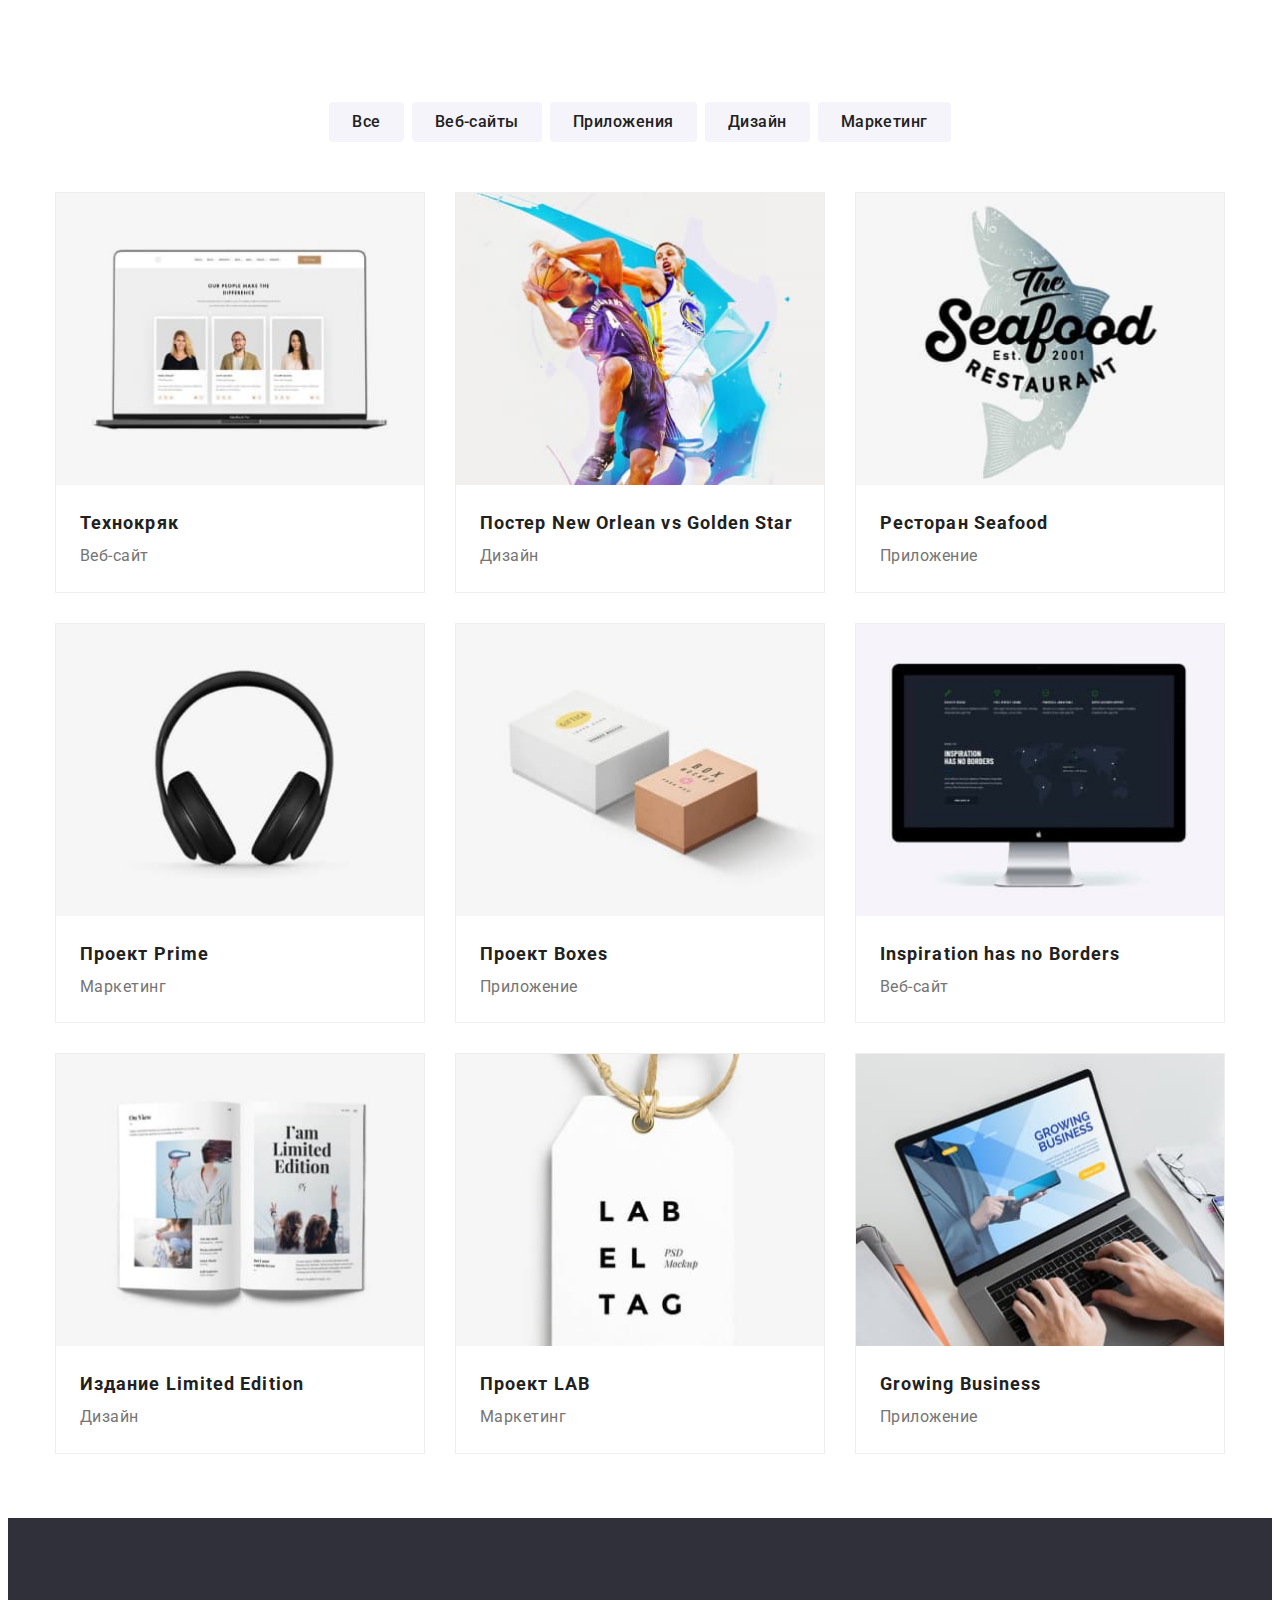
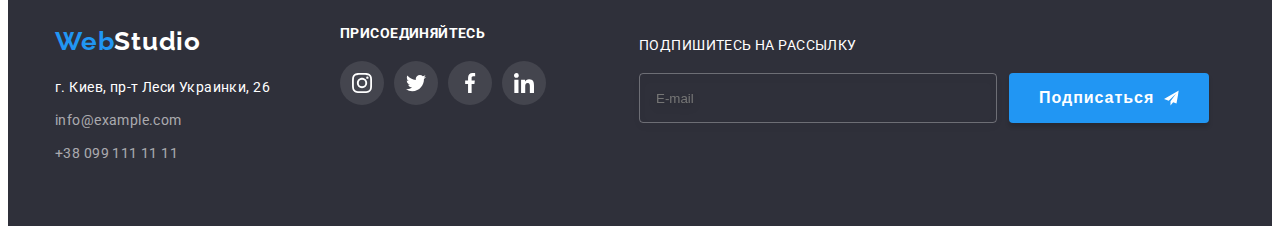
==== commit 6b444604: "оптимізовано" ====
--- a/portfolio.html
+++ b/portfolio.html
@@ -13,7 +13,7 @@
   </head>
   <body>
     <!--header-->
-    <header class="border">
+    <!-- <header class="border">
         <div class="container header">
           <a href="./index.html" class="logo">Web<span class="logo__accent">Studio</span>
           </a>
@@ -48,7 +48,7 @@
             </li>
           </ul>
         </div>
-    </header>
+    </header> -->
 
     <!--main-->
     <main>
--- a/css/main.min.css
+++ b/css/main.min.css
@@ -1 +1 @@
-:root{--color-text-tittle: #212121;--color-text-section: #757575;--color-main-bgd: #2f303a;--accent-color: #2196f3;--base-color: #ffffff;--time: cubic-bezier(0.4, 0, 0.2, 1)}*{box-sizing:border-box}body{font-family:"Roboto","Tahoma",sans-serif;letter-spacing:.03em;background-color:var(--base-color);color:var(--color-text-section)}.container{width:100%;padding-left:15px;padding-right:15px;margin:0 auto}@media screen and (min-width: 480px){.container{max-width:480px}}@media screen and (min-width: 768px){.container{max-width:768px}}@media screen and (min-width: 1200px){.container{max-width:1200px}}h1,h2,h3,h4,h5,h6,p,ul{margin:0}.list{list-style:none;margin:0;padding:0}a{cursor:pointer}img{display:block;max-width:100%;height:auto}.section-tittle{color:var(--color-text-tittle)}.visually-hidden{position:absolute;white-space:nowrap;width:1px;height:1px;overflow:hidden;border:0;padding:0;clip:rect(0 0 0 0);clip-path:inset(50%);margin:-1px}.is-hidden{opacity:0;pointer-events:none;visibility:hidden}.current{position:relative}.current::after{content:"";position:absolute;display:block;background-color:var(--accent-color);width:100%;height:4px;border-radius:2px;bottom:0;left:0}.logo{font-family:"Raleway","Oleo Script",sans-serif;font-weight:700;font-size:26px;line-height:1.19;letter-spacing:.03em;color:var(--accent-color);text-decoration:none}.logo__accent{color:#000}.navigation__icon{margin-right:10px;fill:currentColor}.navigation__link{display:flex;align-items:center;padding-top:32px;padding-bottom:32px;color:var(--color-text-tittle);font-family:"Roboto","Tahoma",sans-serif;font-weight:500;font-size:14px;line-height:1.14;letter-spacing:.02em;text-decoration:none;transition:color 250ms var(--time),fill 250ms var(--time)}.navigation__adress .navigation__link{color:var(--color-text-section)}.navigation__link:hover,.navigation__link:focus{color:var(--accent-color);fill:var(--accent-color)}.navigation .navigation__list{margin-left:93px}.navigation__list .navigation__link.current{color:var(--accent-color)}.navigation__list .navigation__item+.navigation__item{margin-left:50px}.header,.navigation__list{display:flex;align-items:center}.navigation__list.navigation__adress{margin-left:auto}.button{font-family:"Roboto","Tahoma",sans-serif;font-weight:700;font-size:16px;line-height:1.88;width:200px;height:50px;letter-spacing:.06em;color:var(--base-color);background-color:var(--accent-color);cursor:pointer;box-shadow:0px 4px 4px rgba(0,0,0,.15);border-radius:4px;border-color:rgba(0,0,0,0)}.hero{background-color:var(--color-main-bgd);display:flex;text-align:center;padding-top:200px;padding-bottom:200px;background-image:linear-gradient(to right, rgba(47, 48, 58, 0.4), rgba(47, 48, 58, 0.4)),url(../images/hero.jpg);max-width:1600px;margin-left:auto;margin-right:auto}.hero__title{text-transform:uppercase;color:var(--base-color);text-align:center;font-size:26px;line-height:1.62;margin-bottom:30px;font-weight:900;letter-spacing:.06em}@media screen and (min-width: 1200px){.hero__title{font-size:44px;line-height:1.36}}.about{padding-top:60px;padding-bottom:60px}@media screen and (min-width: 1200px){.about{padding-top:94px;padding-bottom:94px}}.about__item{margin-bottom:30px}@media screen and (min-width: 768px){.about__item{width:calc(50% - 30px);margin-left:30px}}@media screen and (min-width: 1200px){.about__item{max-width:270px}}.about__list{margin-bottom:-30px}@media screen and (min-width: 768px){.about__list{display:flex;flex-wrap:wrap;margin-left:-30px}}@media screen and (min-width: 1200px){.about__list .about__item+.about__item{margin-left:30px}}.about__title{font-weight:700;font-size:14px;line-height:16px;text-transform:uppercase;color:var(--color-text-tittle);margin-bottom:10px;text-align:center}.about__description{font-size:14px;line-height:1.71;text-align:center}@media screen and (min-width: 1200px){.about__description{max-width:270px}}.about__logo{display:flex;justify-content:center;align-items:center;background-color:#f5f4fa;border-radius:4px;height:120px;margin-bottom:30px}.about__icons{width:70px;height:70px}.work{padding-bottom:94px}@media screen and (max-width: 1199px){.work{display:none}}.work__title{font-size:36px;line-height:1.17;color:var(--color-text-tittle);text-align:center;margin-bottom:50px}.work__list{display:flex}.work__list .work__item+.work__item{margin-left:30px}.work__item{position:relative}.work__description{position:absolute;width:100%;height:70px;background-color:rgba(47,48,58,.8);bottom:0;left:0;padding-top:27px;padding-bottom:27px;font-size:14px;line-height:1.14;text-align:center;letter-spacing:.03em;text-transform:uppercase;color:#fff}.team{background-color:#f5f4fa;padding-top:60px;padding-bottom:60px}@media screen and (min-width: 1200px){.team{padding-top:94px;padding-bottom:94px}}.team-title{font-size:28px;line-height:1.18;color:var(--color-text-tittle);text-align:center;margin-bottom:30px}@media screen and (min-width: 1200px){.team-title{font-weight:700;font-size:36px;line-height:1.17;margin-bottom:50px}}@media screen and (min-width: 768px){.team-list{display:flex;flex-wrap:wrap}}@media screen and (min-width: 1200px){.team-list .team-item+.team-item{margin-left:30px}}.team-item{max-width:450px;margin-bottom:30px;border-radius:0px 0px 4px 4px;box-shadow:0px 1px 3px rgba(0,0,0,.12),0px 1px 1px rgba(0,0,0,.14),0px 2px 1px rgba(0,0,0,.2)}@media screen and (min-width: 768px){.team-item{width:calc(50% - 30px)}.team-item:nth-child(even){margin-left:30px}}@media screen and (min-width: 1200px){.team-item{width:calc(25% - 30px)}}.team-name{font-weight:500;font-size:16px;line-height:1.19;color:var(--color-text-tittle);text-align:center;margin-bottom:10px}.team-work{font-size:16px;line-height:1.19;text-align:center}.about-team{padding-top:30px;padding-bottom:30px;background-color:#fff;border-radius:0px 0px 4px 4px}.team-soc{display:flex;justify-content:center;margin-top:16px}.team-soc-link{display:flex;justify-content:center;align-items:center;width:44px;height:44px;background-color:#fff;border-radius:50%;color:#afb1b8;transition:background-color 250ms var(--time),color 250ms var(--time)}.team-soc-link:hover,.team-soc-link:focus{background-color:var(--accent-color);color:#fff}.team-svg{fill:currentColor}.team-soc-item+.team-soc-item{margin-left:10px}.clients{padding-top:60px;padding-bottom:60px}@media screen and (min-width: 1200px){.clients{padding-top:94px;padding-bottom:94px}}.clients__title{font-size:28px;line-height:1.18;text-align:center;letter-spacing:.03em;color:var(--color-text-tittle);margin-bottom:30px}@media screen and (min-width: 1200px){.clients__title{font-size:36px;line-height:1.17;margin-bottom:50px}}.clients-logo__list{display:flex;justify-content:center;align-items:center;flex-wrap:wrap;margin-bottom:-30px;margin-left:-30px}.clients-logo__link{display:flex;justify-content:center;align-items:center;width:170px;height:92px;border:1px solid #afb1b8;box-sizing:border-box;border-radius:4px;color:#afb1b8;transition:border 250ms var(--time),color 250ms var(--time)}.clients-logo__link:hover,.clients-logo__link:focus{border:1px solid #2196f3;color:var(--accent-color)}.clients-logo__item{margin-bottom:30px;margin-left:30px}@media screen and (min-width: 1200px){.clients-logo__item+.clients-logo__item{margin-left:30px}}.clients-logo__icon{width:106px;height:60px;fill:currentColor;transition:fill 250ms var(--time)}.clients-logo__icon:hover,.clients-logo__icon:focus{fill:var(--accent-color)}.footer{background-color:#2f303a}.logo-footer{display:block;margin-bottom:20px}.logo-footer__accent{color:var(--base-color)}.footer-main{padding-top:60px;padding-bottom:60px}@media screen and (min-width: 1200px){.footer-main>div{display:flex;align-items:baseline}}.footer-adress{color:var(--base-color);margin-bottom:9px;margin-top:0}.footer-link{color:rgba(255,255,255,.6);transition:color 250ms var(--time)}.footer-link:hover,.footer-link:focus{color:var(--accent-color)}.footer-link,.footer-adress{font-style:normal;text-decoration:none;font-family:"Roboto","Tahoma",sans-serif;font-weight:400;font-size:14px;line-height:1.71;letter-spacing:.03em}.footer-go{font-size:14px;line-height:1.14;letter-spacing:.03em;text-transform:uppercase;color:#fff}@media screen and (max-width: 1199px){.footer-go{text-align:center}}@media screen and (max-width: 1199px){.adress-go{text-align:center}}@media screen and (min-width: 1200px){.adress-go{margin-right:70px}}@media screen and (max-width: 767px){.links-go{margin-top:60px}}.footer-link-soc{display:flex;justify-content:center;align-items:center;border-radius:50%;width:44px;height:44px;background:rgba(255,255,255,.1);color:#fff;transition:background-color 250ms var(--time)}.footer-link-soc:hover,.footer-link-soc:focus{background-color:var(--accent-color)}.footer-link:not(:last-child){margin-bottom:9px;display:block}.footer-svg{fill:currentColor}.footer-item+.footer-item{padding-left:10px}.footer-list{display:flex;margin-top:20px}@media screen and (max-width: 1199px){.footer-list{align-items:center;justify-content:center}}@media screen and (min-width: 768px){.footer-tablet{display:flex}}@media screen and (max-width: 1199px){.footer-tablet{align-items:baseline;justify-content:space-between;padding-left:76px;padding-right:89px}}.footer-subskr{margin-top:60px;text-align:center}@media screen and (min-width: 768px)and (max-width: 1199px){.footer-subskr{padding-left:166px;padding-right:152px}}@media screen and (min-width: 1200px){.footer-subskr{margin-left:93px;text-align:start}}.subskr-tittle{font-size:14px;line-height:1.14;letter-spacing:.03em;text-transform:uppercase;color:#fff;margin-bottom:20px}.subskr-input{width:100%;max-width:358px;height:50px;border:1px solid rgba(255,255,255,.3);filter:drop-shadow(0px 4px 4px rgba(0, 0, 0, 0.15));border-radius:4px;background-color:rgba(0,0,0,0);color:#fff}@media screen and (max-width: 1199px){.subskr-input{margin-bottom:20px}}@media screen and (min-width: 1200px){.subskr-input{margin-right:12px;padding-left:16px;width:358px}}.subskr-button{display:flex;justify-content:center;align-items:center;width:200px;height:50px;font-weight:700;background-color:var(--accent-color);box-shadow:0px 4px 4px rgba(0,0,0,.15);border-radius:4px;font-size:16px;line-height:1.14;letter-spacing:.06em;color:#fff;cursor:pointer;padding:13px 28px;border-color:rgba(0,0,0,0);margin:auto}.svg-send{margin-left:10px}@media screen and (min-width: 1200px){.form-flex{display:flex}}.border{border-bottom:1px solid #ececec}.portfolio{padding-top:94px;padding-bottom:94px}.button-filter{padding:6px 22px;font-family:"Roboto","Tahoma",sans-serif;font-weight:500;font-size:16px;line-height:1.63;letter-spacing:.03em;color:var(--color-text-tittle);background-color:#f5f4fa;cursor:pointer;border-radius:4px;border:1px solid rgba(0,0,0,0);transition:color 250ms var(--time),background-color 250ms var(--time),box-shadow 250ms var(--time)}.button-filter:hover,.button-filter:focus{color:var(--base-color);background-color:var(--accent-color);box-shadow:0px 3px 1px rgba(0,0,0,.1),0px 1px 2px rgba(0,0,0,.08),0px 2px 2px rgba(0,0,0,.12)}.filter{margin-bottom:50px}.filter-list{display:flex;flex-wrap:wrap;margin-bottom:-21px}@media screen and (min-width: 768px){.filter-list{display:flex;flex-wrap:wrap;justify-content:center}}.button-list{margin-bottom:21px}.button-list+.button-list{margin-left:8px}@media screen and (min-width: 768px){.portfolio-list{display:flex;flex-wrap:wrap}}.list-name{padding:20px 24px}.portfolio-title{font-weight:700;font-size:18px;line-height:2;letter-spacing:.06em;color:var(--color-text-tittle)}.portfolio-name{font-size:16px;line-height:1.88}.portfolio-item{width:450px;margin-bottom:30px;border:1px solid #eee;transition:border 250ms var(--time),box-shadow 250ms var(--time)}@media screen and (min-width: 768px)and (max-width: 1199px){.portfolio-item{width:354px}.portfolio-item:nth-child(even){margin-left:30px}}@media screen and (min-width: 1200px){.portfolio-item{width:370px;margin-right:30px;margin-bottom:30px}.portfolio-item:nth-child(3n){margin-right:0}.portfolio-item:nth-last-child(-n+3){margin-bottom:0}}.portfolio-item:hover,.portfolio-item:focus{box-sizing:border-box;box-shadow:0px 1px 1px rgba(0,0,0,.12),0px 4px 4px rgba(0,0,0,.06),1px 4px 6px rgba(0,0,0,.16)}.cards-portfolio{position:relative;overflow:hidden}.descr-overlay{padding:63px 24px;position:absolute;top:0;left:0;width:100%;height:100%;font-size:18px;line-height:1.56;letter-spacing:.03em;color:#fff;background-color:rgba(33,150,243,.9);transition:transform 250ms var(--time);transform:translateY(100%)}.portfolio-item:hover .descr-overlay{transform:translateY(0)}.backdrop{position:fixed;top:0;width:100%;height:100%;background-color:rgba(0,0,0,.2);transition:opacity 250ms var(--time),visibility 250ms var(--time)}.modal{position:absolute;top:50%;left:50%;transform:translate(-50%, -50%) scale(1);width:528px;min-height:581px;background-color:#fff;box-shadow:0px 1px 3px rgba(0,0,0,.12),0px 1px 1px rgba(0,0,0,.14),0px 2px 1px rgba(0,0,0,.2);border-radius:4px;padding:40px;transition:transform 250ms var(--time)}.backdrop.is-hidden .modal{transform:translate(-50%, -50%) scale(0.5)}.close-btn{position:absolute;top:8px;right:8px;width:30px;height:30px;border-radius:50%;background-color:rgba(0,0,0,0);border:1px solid rgba(0,0,0,.1);padding:0;cursor:pointer;display:flex;align-items:center;justify-content:center;transition:fill 250ms var(--time)}.close-btn:hover,.close-btn:focus{fill:var(--accent-color)}.modal-tittle{font-weight:700;font-size:20px;line-height:1.15;text-align:center;letter-spacing:.03em;color:var(--color-text-tittle);margin-bottom:12px}.modal-label{font-weight:400;font-size:12px;line-height:1.17;letter-spacing:.01em;color:#757575}.modal-input{width:100%;height:40px;border:1px solid rgba(33,33,33,.2);border-radius:4px;padding-left:42px;outline:none;transition:border-color 250ms var(--time)}.modal-input:focus{border-color:var(--accent-color)}textarea{resize:none}.textarea-modal{height:120px;padding-left:16px;padding-top:10px;margin-top:4px;margin-bottom:10px}.modal-svg{position:relative;margin-top:4px;margin-bottom:10px}.modal-icon{position:absolute;left:12px;top:50%;transform:translateY(-50%);transition:fill 250ms var(--time)}.modal-input:focus+.modal-icon{fill:var(--accent-color)}.text-check{display:flex;align-items:center;justify-content:center;font-weight:400;font-size:14px;line-height:1.71;letter-spacing:.03em;color:#757575}.checkbox{margin-bottom:30px;margin-top:10px}.checkbox-input:checked+.text-check span{background-color:var(--accent-color);border-color:rgba(0,0,0,0)}.checkbox-input:checked+.text-check .check-icon{fill:#fff}.text-check span{display:flex;align-items:center;justify-content:center;margin-right:10px;width:16px;height:15px;border:2px solid #212121;border-radius:3px;transition:background-color 250ms var(--time),border-color 250ms var(--time),fill 250ms var(--time)}.check-icon{fill:rgba(0,0,0,0)}.policy-link{color:var(--accent-color)}/*# sourceMappingURL=main.min.css.map */+:root{--color-text-tittle: #212121;--color-text-section: #757575;--color-main-bgd: #2f303a;--accent-color: #2196f3;--base-color: #ffffff;--time: cubic-bezier(0.4, 0, 0.2, 1)}*{box-sizing:border-box}body{font-family:"Roboto","Tahoma",sans-serif;letter-spacing:.03em;background-color:var(--base-color);color:var(--color-text-section)}.container{width:100%;padding-left:15px;padding-right:15px;margin:0 auto}@media screen and (min-width: 480px){.container{max-width:480px}}@media screen and (min-width: 768px){.container{max-width:768px}}@media screen and (min-width: 1200px){.container{max-width:1200px}}h1,h2,h3,h4,h5,h6,p,ul{margin:0}.list{list-style:none;margin:0;padding:0}a{cursor:pointer}img{display:block;max-width:100%;height:auto}.section-tittle{color:var(--color-text-tittle)}.visually-hidden{position:absolute;white-space:nowrap;width:1px;height:1px;overflow:hidden;border:0;padding:0;clip:rect(0 0 0 0);clip-path:inset(50%);margin:-1px}.is-hidden{opacity:0;pointer-events:none;visibility:hidden}.current{position:relative}.current::after{content:"";position:absolute;display:block;background-color:var(--accent-color);width:100%;height:4px;border-radius:2px;bottom:0;left:0}.logo{font-family:"Raleway","Oleo Script",sans-serif;font-weight:700;font-size:26px;line-height:1.19;letter-spacing:.03em;color:var(--accent-color);text-decoration:none}.logo__accent{color:#000}.navigation__icon{margin-right:10px;fill:currentColor}.navigation__link{display:flex;align-items:center;padding-top:32px;padding-bottom:32px;color:var(--color-text-tittle);font-family:"Roboto","Tahoma",sans-serif;font-weight:500;font-size:14px;line-height:1.14;letter-spacing:.02em;text-decoration:none;transition:color 250ms var(--time),fill 250ms var(--time)}.navigation__adress .navigation__link{color:var(--color-text-section)}.navigation__link:hover,.navigation__link:focus{color:var(--accent-color);fill:var(--accent-color)}.navigation .navigation__list{margin-left:93px}.navigation__list .navigation__link.current{color:var(--accent-color)}.navigation__list .navigation__item+.navigation__item{margin-left:50px}.header,.navigation__list{display:flex;align-items:center}.navigation__list.navigation__adress{margin-left:auto}.button{font-family:"Roboto","Tahoma",sans-serif;font-weight:700;font-size:16px;line-height:1.88;width:200px;height:50px;letter-spacing:.06em;color:var(--base-color);background-color:var(--accent-color);cursor:pointer;box-shadow:0px 4px 4px rgba(0,0,0,.15);border-radius:4px;border-color:rgba(0,0,0,0)}.hero{background-color:var(--color-main-bgd);display:flex;text-align:center;padding-top:200px;padding-bottom:200px;background-image:linear-gradient(to right, rgba(47, 48, 58, 0.4), rgba(47, 48, 58, 0.4)),url(../images/hero.jpg);max-width:1600px;margin-left:auto;margin-right:auto}.hero__title{text-transform:uppercase;color:var(--base-color);text-align:center;font-size:26px;line-height:1.62;margin-bottom:30px;font-weight:900;letter-spacing:.06em}@media screen and (min-width: 1200px){.hero__title{font-size:44px;line-height:1.36}}.about{padding-top:60px;padding-bottom:60px}@media screen and (min-width: 1200px){.about{padding-top:94px;padding-bottom:94px}}.about__item{margin-bottom:30px}@media screen and (min-width: 768px){.about__item{width:calc(50% - 30px);margin-left:30px}}@media screen and (min-width: 1200px){.about__item{max-width:270px}}.about__list{margin-bottom:-30px}@media screen and (min-width: 768px){.about__list{display:flex;flex-wrap:wrap;margin-left:-30px}}@media screen and (min-width: 1200px){.about__list .about__item+.about__item{margin-left:30px}}.about__title{font-weight:700;font-size:14px;line-height:16px;text-transform:uppercase;color:var(--color-text-tittle);margin-bottom:10px;text-align:center}.about__description{font-size:14px;line-height:1.71;text-align:center}@media screen and (min-width: 1200px){.about__description{max-width:270px}}.about__logo{display:flex;justify-content:center;align-items:center;background-color:#f5f4fa;border-radius:4px;height:120px;margin-bottom:30px}.about__icons{width:70px;height:70px}.work{padding-bottom:94px}@media screen and (max-width: 1199px){.work{display:none}}.work__title{font-size:36px;line-height:1.17;color:var(--color-text-tittle);text-align:center;margin-bottom:50px}.work__list{display:flex}.work__list .work__item+.work__item{margin-left:30px}.work__item{position:relative}.work__description{position:absolute;width:100%;height:70px;background-color:rgba(47,48,58,.8);bottom:0;left:0;padding-top:27px;padding-bottom:27px;font-size:14px;line-height:1.14;text-align:center;letter-spacing:.03em;text-transform:uppercase;color:#fff}.team{background-color:#f5f4fa;padding-top:60px;padding-bottom:60px}@media screen and (min-width: 1200px){.team{padding-top:94px;padding-bottom:94px}}.team-title{font-size:28px;line-height:1.18;color:var(--color-text-tittle);text-align:center;margin-bottom:30px}@media screen and (min-width: 1200px){.team-title{font-weight:700;font-size:36px;line-height:1.17;margin-bottom:50px}}@media screen and (min-width: 768px){.team-list{display:flex;flex-wrap:wrap}}@media screen and (min-width: 1200px){.team-list .team-item+.team-item{margin-left:30px}}.team-item{max-width:450px;margin-bottom:30px;border-radius:0px 0px 4px 4px;box-shadow:0px 1px 3px rgba(0,0,0,.12),0px 1px 1px rgba(0,0,0,.14),0px 2px 1px rgba(0,0,0,.2)}@media screen and (min-width: 768px){.team-item{width:calc(50% - 30px)}.team-item:nth-child(even){margin-left:30px}}@media screen and (min-width: 1200px){.team-item{width:calc(25% - 30px)}}.team-name{font-weight:500;font-size:16px;line-height:1.19;color:var(--color-text-tittle);text-align:center;margin-bottom:10px}.team-work{font-size:16px;line-height:1.19;text-align:center}.about-team{padding-top:30px;padding-bottom:30px;background-color:#fff;border-radius:0px 0px 4px 4px}.team-soc{display:flex;justify-content:center;margin-top:16px}.team-soc-link{display:flex;justify-content:center;align-items:center;width:44px;height:44px;background-color:#fff;border-radius:50%;color:#afb1b8;transition:background-color 250ms var(--time),color 250ms var(--time)}.team-soc-link:hover,.team-soc-link:focus{background-color:var(--accent-color);color:#fff}.team-svg{fill:currentColor}.team-soc-item+.team-soc-item{margin-left:10px}.clients{padding-top:60px;padding-bottom:60px}@media screen and (min-width: 1200px){.clients{padding-top:94px;padding-bottom:94px}}.clients__title{font-size:28px;line-height:1.18;text-align:center;letter-spacing:.03em;color:var(--color-text-tittle);margin-bottom:30px}@media screen and (min-width: 1200px){.clients__title{font-size:36px;line-height:1.17;margin-bottom:50px}}.clients-logo__list{display:flex;justify-content:center;align-items:center;flex-wrap:wrap;margin-bottom:-30px;margin-left:-30px}.clients-logo__link{display:flex;justify-content:center;align-items:center;width:170px;height:92px;border:1px solid #afb1b8;box-sizing:border-box;border-radius:4px;color:#afb1b8;transition:border 250ms var(--time),color 250ms var(--time)}.clients-logo__link:hover,.clients-logo__link:focus{border:1px solid #2196f3;color:var(--accent-color)}.clients-logo__item{margin-bottom:30px;margin-left:30px}@media screen and (min-width: 1200px){.clients-logo__item+.clients-logo__item{margin-left:30px}}.clients-logo__icon{width:106px;height:60px;fill:currentColor;transition:fill 250ms var(--time)}.clients-logo__icon:hover,.clients-logo__icon:focus{fill:var(--accent-color)}.footer{background-color:#2f303a}.logo-footer{display:block;margin-bottom:20px}.logo-footer__accent{color:var(--base-color)}.footer-main{padding-top:60px;padding-bottom:60px}@media screen and (min-width: 1200px){.footer-main>div{display:flex;align-items:baseline}}.footer-adress{color:var(--base-color);margin-bottom:9px;margin-top:0}.footer-link{color:rgba(255,255,255,.6);transition:color 250ms var(--time)}.footer-link:hover,.footer-link:focus{color:var(--accent-color)}.footer-link,.footer-adress{font-style:normal;text-decoration:none;font-family:"Roboto","Tahoma",sans-serif;font-weight:400;font-size:14px;line-height:1.71;letter-spacing:.03em}.footer-go{font-size:14px;line-height:1.14;letter-spacing:.03em;text-transform:uppercase;color:#fff}@media screen and (max-width: 1199px){.footer-go{text-align:center}}@media screen and (max-width: 1199px){.adress-go{text-align:center}}@media screen and (min-width: 1200px){.adress-go{margin-right:70px}}@media screen and (max-width: 767px){.links-go{margin-top:60px}}.footer-link-soc{display:flex;justify-content:center;align-items:center;border-radius:50%;width:44px;height:44px;background:rgba(255,255,255,.1);color:#fff;transition:background-color 250ms var(--time)}.footer-link-soc:hover,.footer-link-soc:focus{background-color:var(--accent-color)}.footer-link:not(:last-child){margin-bottom:9px;display:block}.footer-svg{fill:currentColor}.footer-item+.footer-item{padding-left:10px}.footer-list{display:flex;margin-top:20px}@media screen and (max-width: 1199px){.footer-list{align-items:center;justify-content:center}}@media screen and (min-width: 768px){.footer-tablet{display:flex}}@media screen and (max-width: 1199px){.footer-tablet{align-items:baseline;justify-content:space-between;padding-left:76px;padding-right:89px}}.footer-subskr{margin-top:60px;text-align:center}@media screen and (min-width: 768px)and (max-width: 1199px){.footer-subskr{padding-left:166px;padding-right:152px}}@media screen and (min-width: 1200px){.footer-subskr{margin-left:93px;text-align:start}}.subskr-tittle{font-size:14px;line-height:1.14;letter-spacing:.03em;text-transform:uppercase;color:#fff;margin-bottom:20px}.subskr-input{width:100%;max-width:358px;height:50px;border:1px solid rgba(255,255,255,.3);filter:drop-shadow(0px 4px 4px rgba(0, 0, 0, 0.15));border-radius:4px;background-color:rgba(0,0,0,0);color:#fff}@media screen and (max-width: 1199px){.subskr-input{margin-bottom:20px}}@media screen and (min-width: 1200px){.subskr-input{margin-right:12px;padding-left:16px;width:358px}}.subskr-button{display:flex;justify-content:center;align-items:center;width:200px;height:50px;font-weight:700;background-color:var(--accent-color);box-shadow:0px 4px 4px rgba(0,0,0,.15);border-radius:4px;font-size:16px;line-height:1.14;letter-spacing:.06em;color:#fff;cursor:pointer;padding:13px 28px;border-color:rgba(0,0,0,0);margin:auto}.svg-send{margin-left:10px}@media screen and (min-width: 1200px){.form-flex{display:flex}}.border{border-bottom:1px solid #ececec}.portfolio{padding-top:94px;padding-bottom:94px}.button-filter{padding:6px 22px;font-family:"Roboto","Tahoma",sans-serif;font-weight:500;font-size:16px;line-height:1.63;letter-spacing:.03em;color:var(--color-text-tittle);background-color:#f5f4fa;cursor:pointer;border-radius:4px;border:1px solid rgba(0,0,0,0);transition:color 250ms var(--time),background-color 250ms var(--time),box-shadow 250ms var(--time)}.button-filter:hover,.button-filter:focus{color:var(--base-color);background-color:var(--accent-color);box-shadow:0px 3px 1px rgba(0,0,0,.1),0px 1px 2px rgba(0,0,0,.08),0px 2px 2px rgba(0,0,0,.12)}.filter{margin-bottom:50px}.filter-list{display:flex;flex-wrap:wrap;margin-bottom:-21px}@media screen and (min-width: 768px){.filter-list{display:flex;flex-wrap:wrap;justify-content:center}}.button-list{margin-bottom:21px}.button-list+.button-list{margin-left:8px}.portfolio-list{margin-bottom:-30px}@media screen and (min-width: 768px){.portfolio-list{display:flex;flex-wrap:wrap;margin-right:-30px}}.list-name{padding:20px 24px}.portfolio-title{font-weight:700;font-size:18px;line-height:2;letter-spacing:.06em;color:var(--color-text-tittle)}.portfolio-name{font-size:16px;line-height:1.88}.portfolio-item{width:100%;max-width:450px;margin-bottom:30px;border:1px solid #eee;transition:border 250ms var(--time),box-shadow 250ms var(--time)}@media screen and (min-width: 768px){.portfolio-item{width:calc(50% - 30px);margin-right:30px}}@media screen and (min-width: 1200px){.portfolio-item{width:370px;margin-right:30px;margin-bottom:30px}.portfolio-item:nth-child(3n){margin-right:0}.portfolio-item:nth-last-child(-n+3){margin-bottom:0}}.portfolio-item:hover,.portfolio-item:focus{box-sizing:border-box;box-shadow:0px 1px 1px rgba(0,0,0,.12),0px 4px 4px rgba(0,0,0,.06),1px 4px 6px rgba(0,0,0,.16)}.cards-portfolio{position:relative;overflow:hidden}.descr-overlay{padding:63px 24px;position:absolute;top:0;left:0;width:100%;height:100%;font-size:18px;line-height:1.56;letter-spacing:.03em;color:#fff;background-color:rgba(33,150,243,.9);transition:transform 250ms var(--time);transform:translateY(100%)}.portfolio-item:hover .descr-overlay{transform:translateY(0)}.backdrop{position:fixed;top:0;width:100%;height:100%;background-color:rgba(0,0,0,.2);transition:opacity 250ms var(--time),visibility 250ms var(--time)}.modal{position:absolute;top:50%;left:50%;transform:translate(-50%, -50%) scale(1);width:528px;min-height:581px;background-color:#fff;box-shadow:0px 1px 3px rgba(0,0,0,.12),0px 1px 1px rgba(0,0,0,.14),0px 2px 1px rgba(0,0,0,.2);border-radius:4px;padding:40px;transition:transform 250ms var(--time)}.backdrop.is-hidden .modal{transform:translate(-50%, -50%) scale(0.5)}.close-btn{position:absolute;top:8px;right:8px;width:30px;height:30px;border-radius:50%;background-color:rgba(0,0,0,0);border:1px solid rgba(0,0,0,.1);padding:0;cursor:pointer;display:flex;align-items:center;justify-content:center;transition:fill 250ms var(--time)}.close-btn:hover,.close-btn:focus{fill:var(--accent-color)}.modal-tittle{font-weight:700;font-size:20px;line-height:1.15;text-align:center;letter-spacing:.03em;color:var(--color-text-tittle);margin-bottom:12px}.modal-label{font-weight:400;font-size:12px;line-height:1.17;letter-spacing:.01em;color:#757575}.modal-input{width:100%;height:40px;border:1px solid rgba(33,33,33,.2);border-radius:4px;padding-left:42px;outline:none;transition:border-color 250ms var(--time)}.modal-input:focus{border-color:var(--accent-color)}textarea{resize:none}.textarea-modal{height:120px;padding-left:16px;padding-top:10px;margin-top:4px;margin-bottom:10px}.modal-svg{position:relative;margin-top:4px;margin-bottom:10px}.modal-icon{position:absolute;left:12px;top:50%;transform:translateY(-50%);transition:fill 250ms var(--time)}.modal-input:focus+.modal-icon{fill:var(--accent-color)}.text-check{display:flex;align-items:center;justify-content:center;font-weight:400;font-size:14px;line-height:1.71;letter-spacing:.03em;color:#757575}.checkbox{margin-bottom:30px;margin-top:10px}.checkbox-input:checked+.text-check span{background-color:var(--accent-color);border-color:rgba(0,0,0,0)}.checkbox-input:checked+.text-check .check-icon{fill:#fff}.text-check span{display:flex;align-items:center;justify-content:center;margin-right:10px;width:16px;height:15px;border:2px solid #212121;border-radius:3px;transition:background-color 250ms var(--time),border-color 250ms var(--time),fill 250ms var(--time)}.check-icon{fill:rgba(0,0,0,0)}.policy-link{color:var(--accent-color)}/*# sourceMappingURL=main.min.css.map */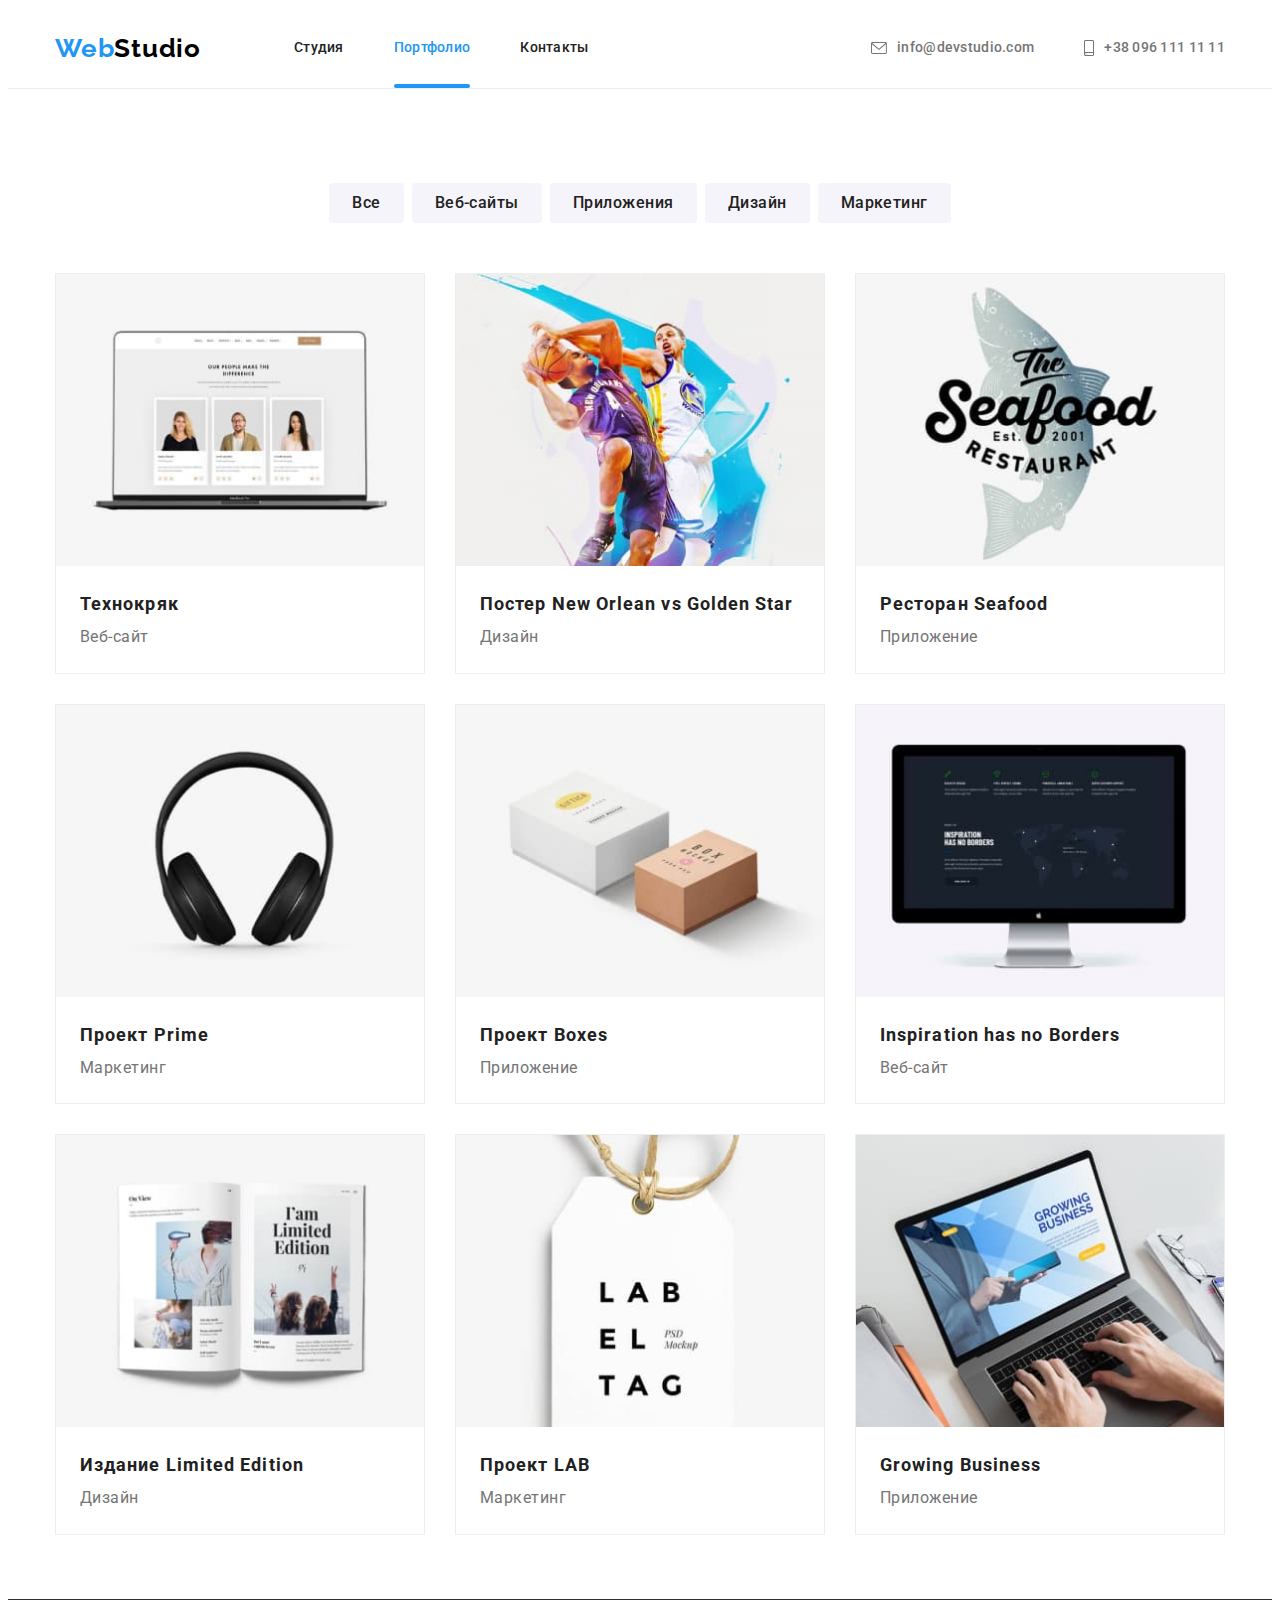
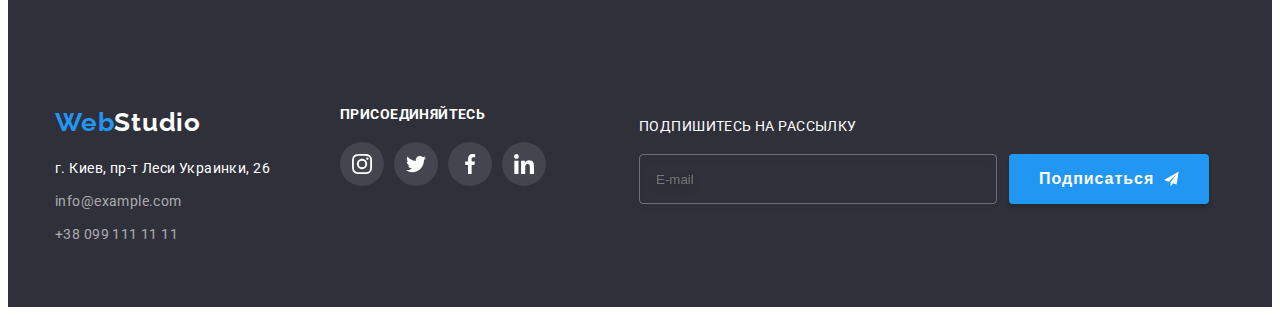
==== commit 5424c5fd: "Готовий" ====
--- a/portfolio.html
+++ b/portfolio.html
@@ -13,43 +13,100 @@
   </head>
   <body>
     <!--header-->
-    <!-- <header class="border">
-        <div class="container header">
-          <a href="./index.html" class="logo">Web<span class="logo__accent">Studio</span>
-          </a>
-          <nav class="navigation">
-            <ul class="navigation__list list">
-              <li class="navigation__item">
-                <a href="./index.html" class="navigation__link">Студия</a>
-              </li>
-              <li class="navigation__item">
-                <a href="./portfolio.html" class="navigation__link current">Портфолио</a>
-              </li>
-              <li class="navigation__item">
-                <a href="/" class="navigation__link">Контакты</a>
+    <header class="border">
+      <div class="container header">
+        <a href="./index.html" class="logo">Web<span class="logo__accent">Studio</span>
+        </a>
+        <div class="mobile-menu">
+          <button type="button mob-button" class="menu-mobile menu-open-btn ">
+            <svg class="menu-mobile-svg" width="40" height="40" aria-label="Переключатель меню">
+              <use class="icon-open" href="./images/symbol-defs2.svg#icon-menu"></use>
+            </svg>
+          </button>
+        </div>
+    
+        <nav class="navigation">
+          <ul class="navigation__list list">
+            <li class="navigation__item">
+              <a href="./index.html" class="navigation__link ">Студия</a>
+            </li>
+            <li class="navigation__item">
+              <a href="./portfolio.html" class="navigation__link current">Портфолио</a>
+            </li>
+            <li class="navigation__item">
+              <a href="/" class="navigation__link">Контакты</a>
+            </li>
+          </ul>
+        </nav>
+    
+        <ul class="navigation__list list navigation__adress">
+          <li class="navigation__item" id="nav-item-tab">
+            <a href="mailto:info@devstudio.com" class="navigation__link nav-link-tab">
+              <svg class="navigation__icon icon-envelope-tab" width="16" height="12">
+                <use href="./images/symbol-defs.svg#icon-envelope"></use>
+              </svg>
+              info@devstudio.com</a>
+          </li>
+          <li class="navigation__item" id="nav-item-tab">
+            <a href="tel:+380961111111" class="navigation__link nav-link-tab">
+              <svg class="navigation__icon icon-smartphone-tab" width="10" height="16">
+                <use href="./images/symbol-defs.svg#icon-smartphone"></use>
+              </svg>
+              +38 096 111 11 11</a>
+          </li>
+        </ul>
+      </div>
+    
+      <!-- Mobile-menu -->
+    
+      <div class="mobile-menu-header is-hidden">
+        <div class="mobile-menu">
+          <button type="button mob-button" class="menu-mobile menu-open-btn is-hidden">
+            <svg class="menu-mobile-svg" width="40" height="40" aria-label="Переключатель меню">
+              <use class="icon-open" href="./images/symbol-defs2.svg#icon-menu"></use>
+            </svg>
+          </button>
+        </div>
+        <div class="container ">
+          <button type="button" class="menu-mobile menu-close-btn is-open">
+            <svg class="menu-mobile-svg" width="40" height="40" aria-label="Переключатель меню">
+              <use class="icon-close" href="./images/symbol-defs2.svg#icon-close-menu"></use>
+            </svg>
+          </button>
+          <nav class="mob-navigation">
+            <ul class="mob-navigation__list list">
+              <li class="mob-navigation__item">
+                <a href="./index.html" class="mob-navigation__link ">Студия</a>
+              </li>
+              <li class="mob-navigation__item">
+                <a href="./portfolio.html" class="mob-navigation__link mob-current">Портфолио</a>
+              </li>
+              <li class="mob-navigation__item">
+                <a href="/" class="mob-navigation__link">Контакты</a>
               </li>
             </ul>
           </nav>
-        
-          <ul class="navigation__list list navigation__adress">
-            <li class="navigation__item">
-              <a href="mailto:info@devstudio.com" class="navigation__link">
-                <svg class="navigation__icon" width="16" height="12">
-                  <use href="./images/symbol-defs.svg#icon-envelope"></use>
-                </svg>
+    
+          <ul class="mob-navigation__list list mob-navigation__adress">
+            <li class="mob-navigation__item">
+              <a href="tel:+380961111111" class="mob-navigation__phone">
+                +38 096 111 11 11</a>
+            </li>
+            <li class="mob-navigation__item">
+              <a href="mailto:info@devstudio.com" class="mob-navigation__mail">
                 info@devstudio.com</a>
             </li>
-            <li class="navigation__item">
-              <a href="tel:+380961111111" class="navigation__link">
-                <svg class="navigation__icon" width="10" height="16">
-                  <use href="./images/symbol-defs.svg#icon-smartphone"></use>
-                </svg>
-                +38 096 111 11 11</a>
-            </li>
-          </ul>
-        </div>
-    </header> -->
-
+          </ul>
+          <ul class="mob-soc-list list">
+            <li class="mob-soc-list__item"><a class="mob-soc-list__link" href="">Instagram</a></li>
+            <li class="mob-soc-list__item"><a class="mob-soc-list__link" href="">Twitter</a></li>
+            <li class="mob-soc-list__item"><a class="mob-soc-list__link" href="">Facebook</a></li>
+            <li class="mob-soc-list__item"><a class="mob-soc-list__link" href="">LinkedIn</a></li>
+          </ul>
+        </div>
+      </div>
+    </header>
+     
     <!--main-->
     <main>
       <section class="portfolio">
@@ -78,7 +135,10 @@
           <ul class="portfolio-list list">
             <li class="portfolio-item">
               <div class="cards-portfolio">
-                <img src="./images/tekhnokryak.jpg" alt="Технокряк" width="370" />
+                <img 
+                srcset="./images/tekhnokryak.jpg 1x, 
+                      ./images/tekhnokryak@2x.jpg 2x"
+                src="./images/tekhnokryak.jpg" alt="Технокряк"/>
                 <p class="descr-overlay">Ресурс предлагает комплексные предложения с разным уровнем функционала и сервисов. Все это
                   позволит посетителю получить
                   исчерпывающие сведения о компании или частном лице.</p>
@@ -91,7 +151,10 @@
             </li>
             <li class="portfolio-item">
               <div class="cards-portfolio">
-                <img src="./images/poster.jpg" alt="Постер" width="370" />
+                <img 
+                srcset="./images/poster.jpg 1x, 
+                      ./images/poster@2x.jpg 2x"
+                src="./images/poster.jpg" alt="Постер" width="370" />
                 <p class="descr-overlay">Ресурс предлагает комплексные предложения с разным уровнем функционала и сервисов. Все это
                   позволит посетителю получить
                   исчерпывающие сведения о компании или частном лице.
@@ -107,7 +170,10 @@
             </li>
             <li class="portfolio-item">
               <div class="cards-portfolio">
-                <img src="./images/seafood.jpg" alt="Логотип ресторана" width="370" />
+                <img 
+                srcset="./images/seafood.jpg 1x, 
+                      ./images/seafood@2x.jpg 2x"
+                src="./images/seafood.jpg" alt="Логотип ресторана" width="370" />
                 <p class="descr-overlay">Ресурс предлагает комплексные предложения с разным уровнем функционала и сервисов. Все это
                   позволит посетителю получить
                   исчерпывающие сведения о компании или частном лице.
@@ -121,7 +187,10 @@
             </li>
             <li class="portfolio-item">
               <div class="cards-portfolio">
-                <img src="./images/headphone.jpg" alt="Навушники" width="370" />
+                <img 
+                srcset="./images/headphone.jpg 1x, 
+                      ./images/headphone@2x.jpg 2x"
+                src="./images/headphone.jpg" alt="Навушники" width="370" />
                 <p class="descr-overlay">Ресурс предлагает комплексные предложения с разным уровнем функционала и сервисов. Все это
                   позволит посетителю получить
                   исчерпывающие сведения о компании или частном лице.
@@ -135,7 +204,10 @@
             </li>
             <li class="portfolio-item">
               <div class="cards-portfolio">
-                <img src="./images/boxes.jpg" alt="Коробки" width="370" />
+                <img 
+                srcset="./images/boxes.jpg 1x, 
+                      ./images/boxes@2x.jpg 2x"
+                src="./images/boxes.jpg" alt="Коробки" width="370" />
                 <p class="descr-overlay">Ресурс предлагает комплексные предложения с разным уровнем функционала и сервисов. Все это
                   позволит посетителю получить
                   исчерпывающие сведения о компании или частном лице.
@@ -149,7 +221,10 @@
             </li>
             <li class="portfolio-item">
               <div class="cards-portfolio">
-                <img src="./images/monitor.jpg" alt="Монітор" width="370" />
+                <img 
+                srcset="./images/monitor.jpg 1x, 
+                      ./images/monitor@2x.jpg 2x"
+                src="./images/monitor.jpg" alt="Монітор" width="370" />
                 <p class="descr-overlay">Ресурс предлагает комплексные предложения с разным уровнем функционала и сервисов. Все это
                   позволит посетителю получить
                   исчерпывающие сведения о компании или частном лице.
@@ -163,7 +238,10 @@
             </li>
             <li class="portfolio-item">
               <div class="cards-portfolio">
-                <img src="./images/edition.jpg" alt="Журнал" width="370" /> 
+                <img 
+                srcset="./images/edition.jpg 1x, 
+                      ./images/edition@2x.jpg 2x"
+                src="./images/edition.jpg" alt="Журнал" width="370" /> 
                 <p class="descr-overlay">Ресурс предлагает комплексные предложения с разным уровнем функционала и сервисов. Все это
                   позволит посетителю получить
                   исчерпывающие сведения о компании или частном лице.
@@ -177,7 +255,10 @@
             </li>
             <li class="portfolio-item">
               <div class="cards-portfolio">
-                <img src="./images/lab.jpg" alt="Проект ЛАБ" width="370" />
+                <img 
+                srcset="./images/lab.jpg 1x, 
+                      ./images/lab@2x.jpg 2x"
+                src="./images/lab.jpg" alt="Проект ЛАБ" width="370" />
                 <p class="descr-overlay">Ресурс предлагает комплексные предложения с разным уровнем функционала и сервисов. Все это
                   позволит посетителю получить
                   исчерпывающие сведения о компании или частном лице.
@@ -191,7 +272,10 @@
             </li>
             <li class="portfolio-item">
               <div class="cards-portfolio">
-                <img src="./images/business.jpg" alt="Ноутбук" width="370" />
+                <img 
+                srcset="./images/business.jpg 1x, 
+                      ./images/business@2x.jpg 2x"
+                src="./images/business.jpg" alt="Ноутбук" width="370" />
                 <p class="descr-overlay">Ресурс предлагает комплексные предложения с разным уровнем функционала и сервисов. Все это
                   позволит посетителю получить
                   исчерпывающие сведения о компании или частном лице.</p>
@@ -270,6 +354,6 @@
         </div>
       </div>
     </footer>
-    
+  <script src="./js/mobile-menu.js"></script>
   </body>
 </html>
--- a/css/main.min.css
+++ b/css/main.min.css
@@ -1 +1 @@
-:root{--color-text-tittle: #212121;--color-text-section: #757575;--color-main-bgd: #2f303a;--accent-color: #2196f3;--base-color: #ffffff;--time: cubic-bezier(0.4, 0, 0.2, 1)}*{box-sizing:border-box}body{font-family:"Roboto","Tahoma",sans-serif;letter-spacing:.03em;background-color:var(--base-color);color:var(--color-text-section)}.container{width:100%;padding-left:15px;padding-right:15px;margin:0 auto}@media screen and (min-width: 480px){.container{max-width:480px}}@media screen and (min-width: 768px){.container{max-width:768px}}@media screen and (min-width: 1200px){.container{max-width:1200px}}h1,h2,h3,h4,h5,h6,p,ul{margin:0}.list{list-style:none;margin:0;padding:0}a{cursor:pointer}img{display:block;max-width:100%;height:auto}.section-tittle{color:var(--color-text-tittle)}.visually-hidden{position:absolute;white-space:nowrap;width:1px;height:1px;overflow:hidden;border:0;padding:0;clip:rect(0 0 0 0);clip-path:inset(50%);margin:-1px}.is-hidden{opacity:0;pointer-events:none;visibility:hidden}.current{position:relative}.current::after{content:"";position:absolute;display:block;background-color:var(--accent-color);width:100%;height:4px;border-radius:2px;bottom:0;left:0}.logo{font-family:"Raleway","Oleo Script",sans-serif;font-weight:700;font-size:26px;line-height:1.19;letter-spacing:.03em;color:var(--accent-color);text-decoration:none}.logo__accent{color:#000}.navigation__icon{margin-right:10px;fill:currentColor}.navigation__link{display:flex;align-items:center;padding-top:32px;padding-bottom:32px;color:var(--color-text-tittle);font-family:"Roboto","Tahoma",sans-serif;font-weight:500;font-size:14px;line-height:1.14;letter-spacing:.02em;text-decoration:none;transition:color 250ms var(--time),fill 250ms var(--time)}.navigation__adress .navigation__link{color:var(--color-text-section)}.navigation__link:hover,.navigation__link:focus{color:var(--accent-color);fill:var(--accent-color)}.navigation .navigation__list{margin-left:93px}.navigation__list .navigation__link.current{color:var(--accent-color)}.navigation__list .navigation__item+.navigation__item{margin-left:50px}.header,.navigation__list{display:flex;align-items:center}.navigation__list.navigation__adress{margin-left:auto}.button{font-family:"Roboto","Tahoma",sans-serif;font-weight:700;font-size:16px;line-height:1.88;width:200px;height:50px;letter-spacing:.06em;color:var(--base-color);background-color:var(--accent-color);cursor:pointer;box-shadow:0px 4px 4px rgba(0,0,0,.15);border-radius:4px;border-color:rgba(0,0,0,0)}.hero{background-color:var(--color-main-bgd);display:flex;text-align:center;padding-top:200px;padding-bottom:200px;background-image:linear-gradient(to right, rgba(47, 48, 58, 0.4), rgba(47, 48, 58, 0.4)),url(../images/hero.jpg);max-width:1600px;margin-left:auto;margin-right:auto}.hero__title{text-transform:uppercase;color:var(--base-color);text-align:center;font-size:26px;line-height:1.62;margin-bottom:30px;font-weight:900;letter-spacing:.06em}@media screen and (min-width: 1200px){.hero__title{font-size:44px;line-height:1.36}}.about{padding-top:60px;padding-bottom:60px}@media screen and (min-width: 1200px){.about{padding-top:94px;padding-bottom:94px}}.about__item{margin-bottom:30px}@media screen and (min-width: 768px){.about__item{width:calc(50% - 30px);margin-left:30px}}@media screen and (min-width: 1200px){.about__item{max-width:270px}}.about__list{margin-bottom:-30px}@media screen and (min-width: 768px){.about__list{display:flex;flex-wrap:wrap;margin-left:-30px}}@media screen and (min-width: 1200px){.about__list .about__item+.about__item{margin-left:30px}}.about__title{font-weight:700;font-size:14px;line-height:16px;text-transform:uppercase;color:var(--color-text-tittle);margin-bottom:10px;text-align:center}.about__description{font-size:14px;line-height:1.71;text-align:center}@media screen and (min-width: 1200px){.about__description{max-width:270px}}.about__logo{display:flex;justify-content:center;align-items:center;background-color:#f5f4fa;border-radius:4px;height:120px;margin-bottom:30px}.about__icons{width:70px;height:70px}.work{padding-bottom:94px}@media screen and (max-width: 1199px){.work{display:none}}.work__title{font-size:36px;line-height:1.17;color:var(--color-text-tittle);text-align:center;margin-bottom:50px}.work__list{display:flex}.work__list .work__item+.work__item{margin-left:30px}.work__item{position:relative}.work__description{position:absolute;width:100%;height:70px;background-color:rgba(47,48,58,.8);bottom:0;left:0;padding-top:27px;padding-bottom:27px;font-size:14px;line-height:1.14;text-align:center;letter-spacing:.03em;text-transform:uppercase;color:#fff}.team{background-color:#f5f4fa;padding-top:60px;padding-bottom:60px}@media screen and (min-width: 1200px){.team{padding-top:94px;padding-bottom:94px}}.team-title{font-size:28px;line-height:1.18;color:var(--color-text-tittle);text-align:center;margin-bottom:30px}@media screen and (min-width: 1200px){.team-title{font-weight:700;font-size:36px;line-height:1.17;margin-bottom:50px}}@media screen and (min-width: 768px){.team-list{display:flex;flex-wrap:wrap}}@media screen and (min-width: 1200px){.team-list .team-item+.team-item{margin-left:30px}}.team-item{max-width:450px;margin-bottom:30px;border-radius:0px 0px 4px 4px;box-shadow:0px 1px 3px rgba(0,0,0,.12),0px 1px 1px rgba(0,0,0,.14),0px 2px 1px rgba(0,0,0,.2)}@media screen and (min-width: 768px){.team-item{width:calc(50% - 30px)}.team-item:nth-child(even){margin-left:30px}}@media screen and (min-width: 1200px){.team-item{width:calc(25% - 30px)}}.team-name{font-weight:500;font-size:16px;line-height:1.19;color:var(--color-text-tittle);text-align:center;margin-bottom:10px}.team-work{font-size:16px;line-height:1.19;text-align:center}.about-team{padding-top:30px;padding-bottom:30px;background-color:#fff;border-radius:0px 0px 4px 4px}.team-soc{display:flex;justify-content:center;margin-top:16px}.team-soc-link{display:flex;justify-content:center;align-items:center;width:44px;height:44px;background-color:#fff;border-radius:50%;color:#afb1b8;transition:background-color 250ms var(--time),color 250ms var(--time)}.team-soc-link:hover,.team-soc-link:focus{background-color:var(--accent-color);color:#fff}.team-svg{fill:currentColor}.team-soc-item+.team-soc-item{margin-left:10px}.clients{padding-top:60px;padding-bottom:60px}@media screen and (min-width: 1200px){.clients{padding-top:94px;padding-bottom:94px}}.clients__title{font-size:28px;line-height:1.18;text-align:center;letter-spacing:.03em;color:var(--color-text-tittle);margin-bottom:30px}@media screen and (min-width: 1200px){.clients__title{font-size:36px;line-height:1.17;margin-bottom:50px}}.clients-logo__list{display:flex;justify-content:center;align-items:center;flex-wrap:wrap;margin-bottom:-30px;margin-left:-30px}.clients-logo__link{display:flex;justify-content:center;align-items:center;width:170px;height:92px;border:1px solid #afb1b8;box-sizing:border-box;border-radius:4px;color:#afb1b8;transition:border 250ms var(--time),color 250ms var(--time)}.clients-logo__link:hover,.clients-logo__link:focus{border:1px solid #2196f3;color:var(--accent-color)}.clients-logo__item{margin-bottom:30px;margin-left:30px}@media screen and (min-width: 1200px){.clients-logo__item+.clients-logo__item{margin-left:30px}}.clients-logo__icon{width:106px;height:60px;fill:currentColor;transition:fill 250ms var(--time)}.clients-logo__icon:hover,.clients-logo__icon:focus{fill:var(--accent-color)}.footer{background-color:#2f303a}.logo-footer{display:block;margin-bottom:20px}.logo-footer__accent{color:var(--base-color)}.footer-main{padding-top:60px;padding-bottom:60px}@media screen and (min-width: 1200px){.footer-main>div{display:flex;align-items:baseline}}.footer-adress{color:var(--base-color);margin-bottom:9px;margin-top:0}.footer-link{color:rgba(255,255,255,.6);transition:color 250ms var(--time)}.footer-link:hover,.footer-link:focus{color:var(--accent-color)}.footer-link,.footer-adress{font-style:normal;text-decoration:none;font-family:"Roboto","Tahoma",sans-serif;font-weight:400;font-size:14px;line-height:1.71;letter-spacing:.03em}.footer-go{font-size:14px;line-height:1.14;letter-spacing:.03em;text-transform:uppercase;color:#fff}@media screen and (max-width: 1199px){.footer-go{text-align:center}}@media screen and (max-width: 1199px){.adress-go{text-align:center}}@media screen and (min-width: 1200px){.adress-go{margin-right:70px}}@media screen and (max-width: 767px){.links-go{margin-top:60px}}.footer-link-soc{display:flex;justify-content:center;align-items:center;border-radius:50%;width:44px;height:44px;background:rgba(255,255,255,.1);color:#fff;transition:background-color 250ms var(--time)}.footer-link-soc:hover,.footer-link-soc:focus{background-color:var(--accent-color)}.footer-link:not(:last-child){margin-bottom:9px;display:block}.footer-svg{fill:currentColor}.footer-item+.footer-item{padding-left:10px}.footer-list{display:flex;margin-top:20px}@media screen and (max-width: 1199px){.footer-list{align-items:center;justify-content:center}}@media screen and (min-width: 768px){.footer-tablet{display:flex}}@media screen and (max-width: 1199px){.footer-tablet{align-items:baseline;justify-content:space-between;padding-left:76px;padding-right:89px}}.footer-subskr{margin-top:60px;text-align:center}@media screen and (min-width: 768px)and (max-width: 1199px){.footer-subskr{padding-left:166px;padding-right:152px}}@media screen and (min-width: 1200px){.footer-subskr{margin-left:93px;text-align:start}}.subskr-tittle{font-size:14px;line-height:1.14;letter-spacing:.03em;text-transform:uppercase;color:#fff;margin-bottom:20px}.subskr-input{width:100%;max-width:358px;height:50px;border:1px solid rgba(255,255,255,.3);filter:drop-shadow(0px 4px 4px rgba(0, 0, 0, 0.15));border-radius:4px;background-color:rgba(0,0,0,0);color:#fff}@media screen and (max-width: 1199px){.subskr-input{margin-bottom:20px}}@media screen and (min-width: 1200px){.subskr-input{margin-right:12px;padding-left:16px;width:358px}}.subskr-button{display:flex;justify-content:center;align-items:center;width:200px;height:50px;font-weight:700;background-color:var(--accent-color);box-shadow:0px 4px 4px rgba(0,0,0,.15);border-radius:4px;font-size:16px;line-height:1.14;letter-spacing:.06em;color:#fff;cursor:pointer;padding:13px 28px;border-color:rgba(0,0,0,0);margin:auto}.svg-send{margin-left:10px}@media screen and (min-width: 1200px){.form-flex{display:flex}}.border{border-bottom:1px solid #ececec}.portfolio{padding-top:94px;padding-bottom:94px}.button-filter{padding:6px 22px;font-family:"Roboto","Tahoma",sans-serif;font-weight:500;font-size:16px;line-height:1.63;letter-spacing:.03em;color:var(--color-text-tittle);background-color:#f5f4fa;cursor:pointer;border-radius:4px;border:1px solid rgba(0,0,0,0);transition:color 250ms var(--time),background-color 250ms var(--time),box-shadow 250ms var(--time)}.button-filter:hover,.button-filter:focus{color:var(--base-color);background-color:var(--accent-color);box-shadow:0px 3px 1px rgba(0,0,0,.1),0px 1px 2px rgba(0,0,0,.08),0px 2px 2px rgba(0,0,0,.12)}.filter{margin-bottom:50px}.filter-list{display:flex;flex-wrap:wrap;margin-bottom:-21px}@media screen and (min-width: 768px){.filter-list{display:flex;flex-wrap:wrap;justify-content:center}}.button-list{margin-bottom:21px}.button-list+.button-list{margin-left:8px}.portfolio-list{margin-bottom:-30px}@media screen and (min-width: 768px){.portfolio-list{display:flex;flex-wrap:wrap;margin-right:-30px}}.list-name{padding:20px 24px}.portfolio-title{font-weight:700;font-size:18px;line-height:2;letter-spacing:.06em;color:var(--color-text-tittle)}.portfolio-name{font-size:16px;line-height:1.88}.portfolio-item{width:100%;max-width:450px;margin-bottom:30px;border:1px solid #eee;transition:border 250ms var(--time),box-shadow 250ms var(--time)}@media screen and (min-width: 768px){.portfolio-item{width:calc(50% - 30px);margin-right:30px}}@media screen and (min-width: 1200px){.portfolio-item{width:370px;margin-right:30px;margin-bottom:30px}.portfolio-item:nth-child(3n){margin-right:0}.portfolio-item:nth-last-child(-n+3){margin-bottom:0}}.portfolio-item:hover,.portfolio-item:focus{box-sizing:border-box;box-shadow:0px 1px 1px rgba(0,0,0,.12),0px 4px 4px rgba(0,0,0,.06),1px 4px 6px rgba(0,0,0,.16)}.cards-portfolio{position:relative;overflow:hidden}.descr-overlay{padding:63px 24px;position:absolute;top:0;left:0;width:100%;height:100%;font-size:18px;line-height:1.56;letter-spacing:.03em;color:#fff;background-color:rgba(33,150,243,.9);transition:transform 250ms var(--time);transform:translateY(100%)}.portfolio-item:hover .descr-overlay{transform:translateY(0)}.backdrop{position:fixed;top:0;width:100%;height:100%;background-color:rgba(0,0,0,.2);transition:opacity 250ms var(--time),visibility 250ms var(--time)}.modal{position:absolute;top:50%;left:50%;transform:translate(-50%, -50%) scale(1);width:528px;min-height:581px;background-color:#fff;box-shadow:0px 1px 3px rgba(0,0,0,.12),0px 1px 1px rgba(0,0,0,.14),0px 2px 1px rgba(0,0,0,.2);border-radius:4px;padding:40px;transition:transform 250ms var(--time)}.backdrop.is-hidden .modal{transform:translate(-50%, -50%) scale(0.5)}.close-btn{position:absolute;top:8px;right:8px;width:30px;height:30px;border-radius:50%;background-color:rgba(0,0,0,0);border:1px solid rgba(0,0,0,.1);padding:0;cursor:pointer;display:flex;align-items:center;justify-content:center;transition:fill 250ms var(--time)}.close-btn:hover,.close-btn:focus{fill:var(--accent-color)}.modal-tittle{font-weight:700;font-size:20px;line-height:1.15;text-align:center;letter-spacing:.03em;color:var(--color-text-tittle);margin-bottom:12px}.modal-label{font-weight:400;font-size:12px;line-height:1.17;letter-spacing:.01em;color:#757575}.modal-input{width:100%;height:40px;border:1px solid rgba(33,33,33,.2);border-radius:4px;padding-left:42px;outline:none;transition:border-color 250ms var(--time)}.modal-input:focus{border-color:var(--accent-color)}textarea{resize:none}.textarea-modal{height:120px;padding-left:16px;padding-top:10px;margin-top:4px;margin-bottom:10px}.modal-svg{position:relative;margin-top:4px;margin-bottom:10px}.modal-icon{position:absolute;left:12px;top:50%;transform:translateY(-50%);transition:fill 250ms var(--time)}.modal-input:focus+.modal-icon{fill:var(--accent-color)}.text-check{display:flex;align-items:center;justify-content:center;font-weight:400;font-size:14px;line-height:1.71;letter-spacing:.03em;color:#757575}.checkbox{margin-bottom:30px;margin-top:10px}.checkbox-input:checked+.text-check span{background-color:var(--accent-color);border-color:rgba(0,0,0,0)}.checkbox-input:checked+.text-check .check-icon{fill:#fff}.text-check span{display:flex;align-items:center;justify-content:center;margin-right:10px;width:16px;height:15px;border:2px solid #212121;border-radius:3px;transition:background-color 250ms var(--time),border-color 250ms var(--time),fill 250ms var(--time)}.check-icon{fill:rgba(0,0,0,0)}.policy-link{color:var(--accent-color)}/*# sourceMappingURL=main.min.css.map */+:root{--color-text-tittle: #212121;--color-text-section: #757575;--color-main-bgd: #2f303a;--accent-color: #2196f3;--base-color: #ffffff;--time: cubic-bezier(0.4, 0, 0.2, 1)}*{box-sizing:border-box}body{font-family:"Roboto","Tahoma",sans-serif;letter-spacing:.03em;background-color:var(--base-color);color:var(--color-text-section)}.container{width:100%;padding-left:15px;padding-right:15px;margin:0 auto}@media screen and (min-width: 480px){.container{max-width:480px}}@media screen and (min-width: 768px){.container{max-width:768px}}@media screen and (min-width: 1200px){.container{max-width:1200px}}h1,h2,h3,h4,h5,h6,p,ul{margin:0}.list{list-style:none;margin:0;padding:0}a{cursor:pointer}img{display:block;width:100%;height:auto}.section-tittle{color:var(--color-text-tittle)}.visually-hidden{position:absolute;white-space:nowrap;width:1px;height:1px;overflow:hidden;border:0;padding:0;clip:rect(0 0 0 0);clip-path:inset(50%);margin:-1px}.is-hidden{opacity:0;pointer-events:none;visibility:hidden}.current{position:relative}.current::after{content:"";position:absolute;display:block;background-color:var(--accent-color);width:100%;height:4px;border-radius:2px;bottom:0;left:0}.logo{font-family:"Raleway","Oleo Script",sans-serif;font-weight:700;font-size:26px;line-height:1.19;letter-spacing:.03em;color:var(--accent-color);text-decoration:none}.logo__accent{color:#000}@media screen and (max-width: 767px){.navigation,.logo-tab-desk{display:none}}.navigation__icon{margin-right:10px;fill:currentColor}@media screen and (min-width: 768px)and (max-width: 1199px){.icon-smartphone-tab{width:10px;height:14px}}@media screen and (min-width: 768px)and (max-width: 1199px){.icon-envelope-tab{width:14px;height:10px}}.navigation__link{display:flex;align-items:center;padding-top:32px;padding-bottom:32px;color:var(--color-text-tittle);font-family:"Roboto","Tahoma",sans-serif;font-weight:500;font-size:14px;line-height:1.14;letter-spacing:.02em;text-decoration:none;transition:color 250ms var(--time),fill 250ms var(--time)}.navigation__adress .navigation__link{color:var(--color-text-section)}.navigation__link:hover,.navigation__link:focus{color:var(--accent-color);fill:var(--accent-color)}.navigation .navigation__list{margin-left:93px}.navigation__list .navigation__link.current{color:var(--accent-color)}.navigation__list .navigation__item+.navigation__item{margin-left:50px}.header,.navigation__list{display:flex;align-items:center}.navigation__list.navigation__adress{margin-left:auto}@media screen and (max-width: 767px){.navigation__adress{display:none}}@media screen and (min-width: 768px)and (max-width: 1199px){.navigation__adress{display:flex;flex-direction:column;align-items:start;margin-top:21px;margin-bottom:21px}}@media screen and (min-width: 768px)and (max-width: 1199px){#nav-item-tab{margin-left:84px}#nav-item-tab:not(:last-child){margin-bottom:10px}}@media screen and (min-width: 768px)and (max-width: 1199px){.nav-link-tab{padding:0;font-weight:500;font-size:12px;line-height:1.17;letter-spacing:.02em}}.mobile-menu{height:60px;display:flex;align-items:center;justify-content:space-between}@media screen and (min-width: 768px){.mobile-menu-header,.mobile-menu{display:none}}.menu-mobile{position:absolute;top:10px;right:15px;width:40px;height:40px;background-color:rgba(0,0,0,0);border-color:rgba(0,0,0,0);padding:0;cursor:pointer;display:flex;align-items:center;justify-content:center;transition:fill 250ms var(--time)}.menu-mobile:hover,.menu-mobile:focus{fill:var(--accent-color)}.icon-close{display:none}.menu-mobile.is-open .icon-close{display:block}.menu-mobile.is-open .icon-open{display:none}.mobile-menu-header{position:fixed;top:0;left:0;background-color:#fff;width:100vw;height:100vh;z-index:999;padding-top:48px;padding-bottom:48px;overflow-y:auto}.mobile-menu-header .container{display:flex;flex-direction:column;height:100%;justify-content:space-between}.mob-navigation__list .mob-navigation__item+.mob-navigation__item{margin-top:32px}.mob-navigation__link{display:block;text-decoration:none;font-weight:500;font-size:40px;line-height:1.18;letter-spacing:.02em;color:#212121;transition:color 250ms var(--time),fill 250ms var(--time)}.mob-navigation__link:hover,.mob-navigation__link:focus{color:var(--accent-color);fill:var(--accent-color)}.mob-current{color:var(--accent-color)}.mob-navigation__phone{text-decoration:none;font-weight:500;font-size:34px;line-height:1.18;letter-spacing:.02em;color:var(--accent-color)}.mob-navigation__mail{text-decoration:none;font-weight:500;font-size:24px;line-height:1.17;letter-spacing:.02em;color:#757575}.mob-soc-list{display:flex;flex-wrap:wrap}.mob-soc-list__link{text-decoration:none;display:block;font-weight:500;font-size:18px;line-height:1.22;letter-spacing:.02em;color:var(--accent-color);padding-left:10px;padding-right:10px}.mob-soc-list .mob-soc-list__item+.mob-soc-list__item{border-left:1px solid rgba(33,33,33,.2)}.button{font-family:"Roboto","Tahoma",sans-serif;font-weight:700;font-size:16px;line-height:1.88;width:200px;height:50px;letter-spacing:.06em;color:var(--base-color);background-color:var(--accent-color);cursor:pointer;box-shadow:0px 4px 4px rgba(0,0,0,.15);border-radius:4px;border-color:rgba(0,0,0,0)}.hero{max-width:1600px;background-color:var(--color-main-bgd);display:flex;text-align:center;padding-top:200px;padding-bottom:200px;margin-left:auto;margin-right:auto;background-repeat:no-repeat;background-size:cover;background-position:center;background-image:linear-gradient(to right, rgba(47, 48, 58, 0.4), rgba(47, 48, 58, 0.4)),url(../images/hero-mob.jpg)}@media(min-device-pixel-ratio: 2),(min-resolution: 192dpi),(min-resolution: 2dppx){.hero{background-image:linear-gradient(to right, rgba(47, 48, 58, 0.4), rgba(47, 48, 58, 0.4)),url(../images/hero-mob-@2x.jpg)}}@media screen and (min-width: 768px){.hero{background-image:linear-gradient(to right, rgba(47, 48, 58, 0.4), rgba(47, 48, 58, 0.4)),url(../images/hero-tab.jpg)}}@media screen and (min-width: 768px)and (min-device-pixel-ratio: 2),screen and (min-width: 768px)and (min-resolution: 192dpi),screen and (min-width: 768px)and (min-resolution: 2dppx){.hero{background-image:linear-gradient(to right, rgba(47, 48, 58, 0.4), rgba(47, 48, 58, 0.4)),url(../images/hero-tab-@2x.jpg)}}@media screen and (min-width: 1200px){.hero{background-image:linear-gradient(to right, rgba(47, 48, 58, 0.4), rgba(47, 48, 58, 0.4)),url(../images/hero.jpg)}}@media screen and (min-width: 1200px)and (min-device-pixel-ratio: 2),screen and (min-width: 1200px)and (min-resolution: 192dpi),screen and (min-width: 1200px)and (min-resolution: 2dppx){.hero{background-image:linear-gradient(to right, rgba(47, 48, 58, 0.4), rgba(47, 48, 58, 0.4)),url(../images/hero@2x.jpg)}}.hero__title{text-transform:uppercase;color:var(--base-color);text-align:center;font-size:26px;line-height:1.62;margin-bottom:30px;font-weight:900;letter-spacing:.06em}@media screen and (min-width: 1200px){.hero__title{font-size:44px;line-height:1.36}}.about{padding-top:60px;padding-bottom:60px}@media screen and (min-width: 1200px){.about{padding-top:94px;padding-bottom:94px}}.about__item{margin-bottom:30px}@media screen and (min-width: 768px){.about__item{width:calc(50% - 30px);margin-left:30px}}@media screen and (min-width: 1200px){.about__item{max-width:270px}}.about__list{margin-bottom:-30px}@media screen and (min-width: 768px){.about__list{display:flex;flex-wrap:wrap;margin-left:-30px}}@media screen and (min-width: 1200px){.about__list .about__item+.about__item{margin-left:30px}}.about__title{font-weight:700;font-size:14px;line-height:16px;text-transform:uppercase;color:var(--color-text-tittle);margin-bottom:10px;text-align:center}.about__description{font-size:14px;line-height:1.71;text-align:center}@media screen and (min-width: 1200px){.about__description{max-width:270px}}.about__logo{display:flex;justify-content:center;align-items:center;background-color:#f5f4fa;border-radius:4px;height:120px;margin-bottom:30px}.about__icons{width:70px;height:70px}.work{padding-bottom:94px}@media screen and (max-width: 1199px){.work{display:none}}.work__title{font-size:36px;line-height:1.17;color:var(--color-text-tittle);text-align:center;margin-bottom:50px}.work__list{display:flex}.work__list .work__item+.work__item{margin-left:30px}.work__item{position:relative}.work__description{position:absolute;width:100%;height:70px;background-color:rgba(47,48,58,.8);bottom:0;left:0;padding-top:27px;padding-bottom:27px;font-size:14px;line-height:1.14;text-align:center;letter-spacing:.03em;text-transform:uppercase;color:#fff}.team{background-color:#f5f4fa;padding-top:60px;padding-bottom:60px}@media screen and (min-width: 1200px){.team{padding-top:94px;padding-bottom:94px}}.team-title{font-size:28px;line-height:1.18;color:var(--color-text-tittle);text-align:center;margin-bottom:30px}@media screen and (min-width: 1200px){.team-title{font-weight:700;font-size:36px;line-height:1.17;margin-bottom:50px}}@media screen and (min-width: 768px){.team-list{display:flex;flex-wrap:wrap}}@media screen and (min-width: 1200px){.team-list .team-item+.team-item{margin-left:30px}}.team-item{max-width:450px;margin-bottom:30px;border-radius:0px 0px 4px 4px;box-shadow:0px 1px 3px rgba(0,0,0,.12),0px 1px 1px rgba(0,0,0,.14),0px 2px 1px rgba(0,0,0,.2)}@media screen and (min-width: 768px){.team-item{width:calc(50% - 30px)}.team-item:nth-child(even){margin-left:30px}}@media screen and (min-width: 1200px){.team-item{width:calc(25% - 30px)}}.team-name{font-weight:500;font-size:16px;line-height:1.19;color:var(--color-text-tittle);text-align:center;margin-bottom:10px}.team-work{font-size:16px;line-height:1.19;text-align:center}.about-team{padding-top:30px;padding-bottom:30px;background-color:#fff;border-radius:0px 0px 4px 4px}.team-soc{display:flex;justify-content:center;margin-top:16px}.team-soc-link{display:flex;justify-content:center;align-items:center;width:44px;height:44px;background-color:#fff;border-radius:50%;color:#afb1b8;transition:background-color 250ms var(--time),color 250ms var(--time)}.team-soc-link:hover,.team-soc-link:focus{background-color:var(--accent-color);color:#fff}.team-svg{fill:currentColor}.team-soc-item+.team-soc-item{margin-left:10px}.clients{padding-top:60px;padding-bottom:60px}@media screen and (min-width: 1200px){.clients{padding-top:94px;padding-bottom:94px}}.clients__title{font-size:28px;line-height:1.18;text-align:center;letter-spacing:.03em;color:var(--color-text-tittle);margin-bottom:30px}@media screen and (min-width: 1200px){.clients__title{font-size:36px;line-height:1.17;margin-bottom:50px}}.clients-logo__list{display:flex;justify-content:center;align-items:center;flex-wrap:wrap;margin-bottom:-30px;margin-left:-30px}.clients-logo__link{display:flex;justify-content:center;align-items:center;width:170px;height:92px;border:1px solid #afb1b8;box-sizing:border-box;border-radius:4px;color:#afb1b8;transition:border 250ms var(--time),color 250ms var(--time)}.clients-logo__link:hover,.clients-logo__link:focus{border:1px solid #2196f3;color:var(--accent-color)}.clients-logo__item{margin-bottom:30px;margin-left:30px}@media screen and (min-width: 1200px){.clients-logo__item+.clients-logo__item{margin-left:30px}}.clients-logo__icon{width:106px;height:60px;fill:currentColor;transition:fill 250ms var(--time)}.clients-logo__icon:hover,.clients-logo__icon:focus{fill:var(--accent-color)}.footer{background-color:#2f303a}.logo-footer{display:block;margin-bottom:20px}.logo-footer__accent{color:var(--base-color)}.footer-main{padding-top:60px;padding-bottom:60px}@media screen and (min-width: 1200px){.footer-main>div{display:flex;align-items:baseline}}.footer-adress{color:var(--base-color);margin-bottom:9px;margin-top:0}.footer-link{color:rgba(255,255,255,.6);transition:color 250ms var(--time)}.footer-link:hover,.footer-link:focus{color:var(--accent-color)}.footer-link,.footer-adress{font-style:normal;text-decoration:none;font-family:"Roboto","Tahoma",sans-serif;font-weight:400;font-size:14px;line-height:1.71;letter-spacing:.03em}.footer-go{font-size:14px;line-height:1.14;letter-spacing:.03em;text-transform:uppercase;color:#fff}@media screen and (max-width: 1199px){.footer-go{text-align:center}}@media screen and (max-width: 1199px){.adress-go{text-align:center}}@media screen and (min-width: 1200px){.adress-go{margin-right:70px}}@media screen and (max-width: 767px){.links-go{margin-top:60px}}.footer-link-soc{display:flex;justify-content:center;align-items:center;border-radius:50%;width:44px;height:44px;background:rgba(255,255,255,.1);color:#fff;transition:background-color 250ms var(--time)}.footer-link-soc:hover,.footer-link-soc:focus{background-color:var(--accent-color)}.footer-link:not(:last-child){margin-bottom:9px;display:block}.footer-svg{fill:currentColor}.footer-item+.footer-item{padding-left:10px}.footer-list{display:flex;margin-top:20px}@media screen and (max-width: 1199px){.footer-list{align-items:center;justify-content:center}}@media screen and (min-width: 768px){.footer-tablet{display:flex}}@media screen and (max-width: 1199px){.footer-tablet{align-items:baseline;justify-content:space-between;padding-left:76px;padding-right:89px}}.footer-subskr{margin-top:60px;text-align:center}@media screen and (min-width: 768px)and (max-width: 1199px){.footer-subskr{padding-left:166px;padding-right:152px}}@media screen and (min-width: 1200px){.footer-subskr{margin-left:93px;text-align:start}}.subskr-tittle{font-size:14px;line-height:1.14;letter-spacing:.03em;text-transform:uppercase;color:#fff;margin-bottom:20px}.subskr-input{width:100%;max-width:358px;height:50px;border:1px solid rgba(255,255,255,.3);filter:drop-shadow(0px 4px 4px rgba(0, 0, 0, 0.15));border-radius:4px;background-color:rgba(0,0,0,0);color:#fff}@media screen and (max-width: 1199px){.subskr-input{margin-bottom:20px}}@media screen and (min-width: 1200px){.subskr-input{margin-right:12px;padding-left:16px;width:358px}}.subskr-button{display:flex;justify-content:center;align-items:center;width:200px;height:50px;font-weight:700;background-color:var(--accent-color);box-shadow:0px 4px 4px rgba(0,0,0,.15);border-radius:4px;font-size:16px;line-height:1.14;letter-spacing:.06em;color:#fff;cursor:pointer;padding:13px 28px;border-color:rgba(0,0,0,0);margin:auto}.svg-send{margin-left:10px}@media screen and (min-width: 1200px){.form-flex{display:flex}}.border{border-bottom:1px solid #ececec}.portfolio{padding-top:94px;padding-bottom:94px}.button-filter{padding:6px 22px;font-family:"Roboto","Tahoma",sans-serif;font-weight:500;font-size:16px;line-height:1.63;letter-spacing:.03em;color:var(--color-text-tittle);background-color:#f5f4fa;cursor:pointer;border-radius:4px;border:1px solid rgba(0,0,0,0);transition:color 250ms var(--time),background-color 250ms var(--time),box-shadow 250ms var(--time)}.button-filter:hover,.button-filter:focus{color:var(--base-color);background-color:var(--accent-color);box-shadow:0px 3px 1px rgba(0,0,0,.1),0px 1px 2px rgba(0,0,0,.08),0px 2px 2px rgba(0,0,0,.12)}.filter{margin-bottom:50px}.filter-list{display:flex;flex-wrap:wrap;margin-bottom:-21px}@media screen and (min-width: 768px){.filter-list{display:flex;flex-wrap:wrap;justify-content:center}}.button-list{margin-bottom:21px}.button-list+.button-list{margin-left:8px}.portfolio-list{margin-bottom:-30px}@media screen and (min-width: 768px){.portfolio-list{display:flex;flex-wrap:wrap;margin-right:-30px}}.list-name{padding:20px 24px}.portfolio-title{font-weight:700;font-size:18px;line-height:2;letter-spacing:.06em;color:var(--color-text-tittle)}.portfolio-name{font-size:16px;line-height:1.88}.portfolio-item{width:100%;max-width:450px;margin-bottom:30px;border:1px solid #eee;transition:border 250ms var(--time),box-shadow 250ms var(--time)}@media screen and (min-width: 768px){.portfolio-item{width:calc(50% - 30px);margin-right:30px}}@media screen and (min-width: 1200px){.portfolio-item{width:370px;margin-right:30px;margin-bottom:30px}.portfolio-item:nth-child(3n){margin-right:0}.portfolio-item:nth-last-child(-n+3){margin-bottom:0}}.portfolio-item:hover,.portfolio-item:focus{box-sizing:border-box;box-shadow:0px 1px 1px rgba(0,0,0,.12),0px 4px 4px rgba(0,0,0,.06),1px 4px 6px rgba(0,0,0,.16)}.cards-portfolio{position:relative;overflow:hidden}.descr-overlay{padding:63px 24px;position:absolute;top:0;left:0;width:100%;height:100%;font-size:18px;line-height:1.56;letter-spacing:.03em;color:#fff;background-color:rgba(33,150,243,.9);transition:transform 250ms var(--time);transform:translateY(100%)}.portfolio-item:hover .descr-overlay{transform:translateY(0)}.backdrop{position:fixed;top:0;width:100%;height:100%;background-color:rgba(0,0,0,.2);transition:opacity 250ms var(--time),visibility 250ms var(--time)}.modal{position:absolute;top:50%;left:50%;transform:translate(-50%, -50%) scale(1);background-color:#fff;box-shadow:0px 1px 3px rgba(0,0,0,.12),0px 1px 1px rgba(0,0,0,.14),0px 2px 1px rgba(0,0,0,.2);border-radius:4px;padding:40px;transition:transform 250ms var(--time);width:100%;max-width:450px;overflow-y:auto}@media screen and (min-width: 1200px){.modal{min-height:581px;max-width:528px}}.backdrop.is-hidden .modal{transform:translate(-50%, -50%) scale(0.5)}.close-btn{position:absolute;top:8px;right:8px;width:30px;height:30px;border-radius:50%;background-color:rgba(0,0,0,0);border:1px solid rgba(0,0,0,.1);padding:0;cursor:pointer;display:flex;align-items:center;justify-content:center;transition:fill 250ms var(--time)}.close-btn:hover,.close-btn:focus{fill:var(--accent-color)}.modal-tittle{font-weight:700;font-size:20px;line-height:1.15;text-align:center;letter-spacing:.03em;color:var(--color-text-tittle);margin-bottom:12px}.modal-label{font-weight:400;font-size:12px;line-height:1.17;letter-spacing:.01em;color:#757575}.modal-input{width:100%;height:40px;border:1px solid rgba(33,33,33,.2);border-radius:4px;padding-left:42px;outline:none;transition:border-color 250ms var(--time)}.modal-input:focus{border-color:var(--accent-color)}textarea{resize:none}.textarea-modal{height:120px;padding-left:16px;padding-top:10px;margin-top:4px;margin-bottom:10px}.modal-svg{position:relative;margin-top:4px;margin-bottom:10px}.modal-icon{position:absolute;left:12px;top:50%;transform:translateY(-50%);transition:fill 250ms var(--time)}.modal-input:focus+.modal-icon{fill:var(--accent-color)}.text-checkbox{font-weight:400;color:#757575;font-size:12px;line-height:1.17;letter-spacing:.03em}@media screen and (min-width: 1200px){.text-checkbox{font-size:14px;line-height:1.71}}.text-check{display:flex;align-items:center;justify-content:center}.checkbox{margin-bottom:30px;margin-top:10px}.checkbox-input:checked+.text-check span{background-color:var(--accent-color);border-color:rgba(0,0,0,0)}.checkbox-input:checked+.text-check .check-icon{fill:#fff}.text-check span{display:flex;align-items:center;justify-content:center;margin-right:10px;width:16px;height:15px;border:2px solid #212121;border-radius:3px;transition:background-color 250ms var(--time),border-color 250ms var(--time),fill 250ms var(--time)}.check-icon{fill:rgba(0,0,0,0)}.policy-link{color:var(--accent-color);font-size:12px;line-height:1.17;letter-spacing:.03em}@media screen and (min-width: 1200px){.policy-link{font-size:14px;line-height:1.71}}/*# sourceMappingURL=main.min.css.map */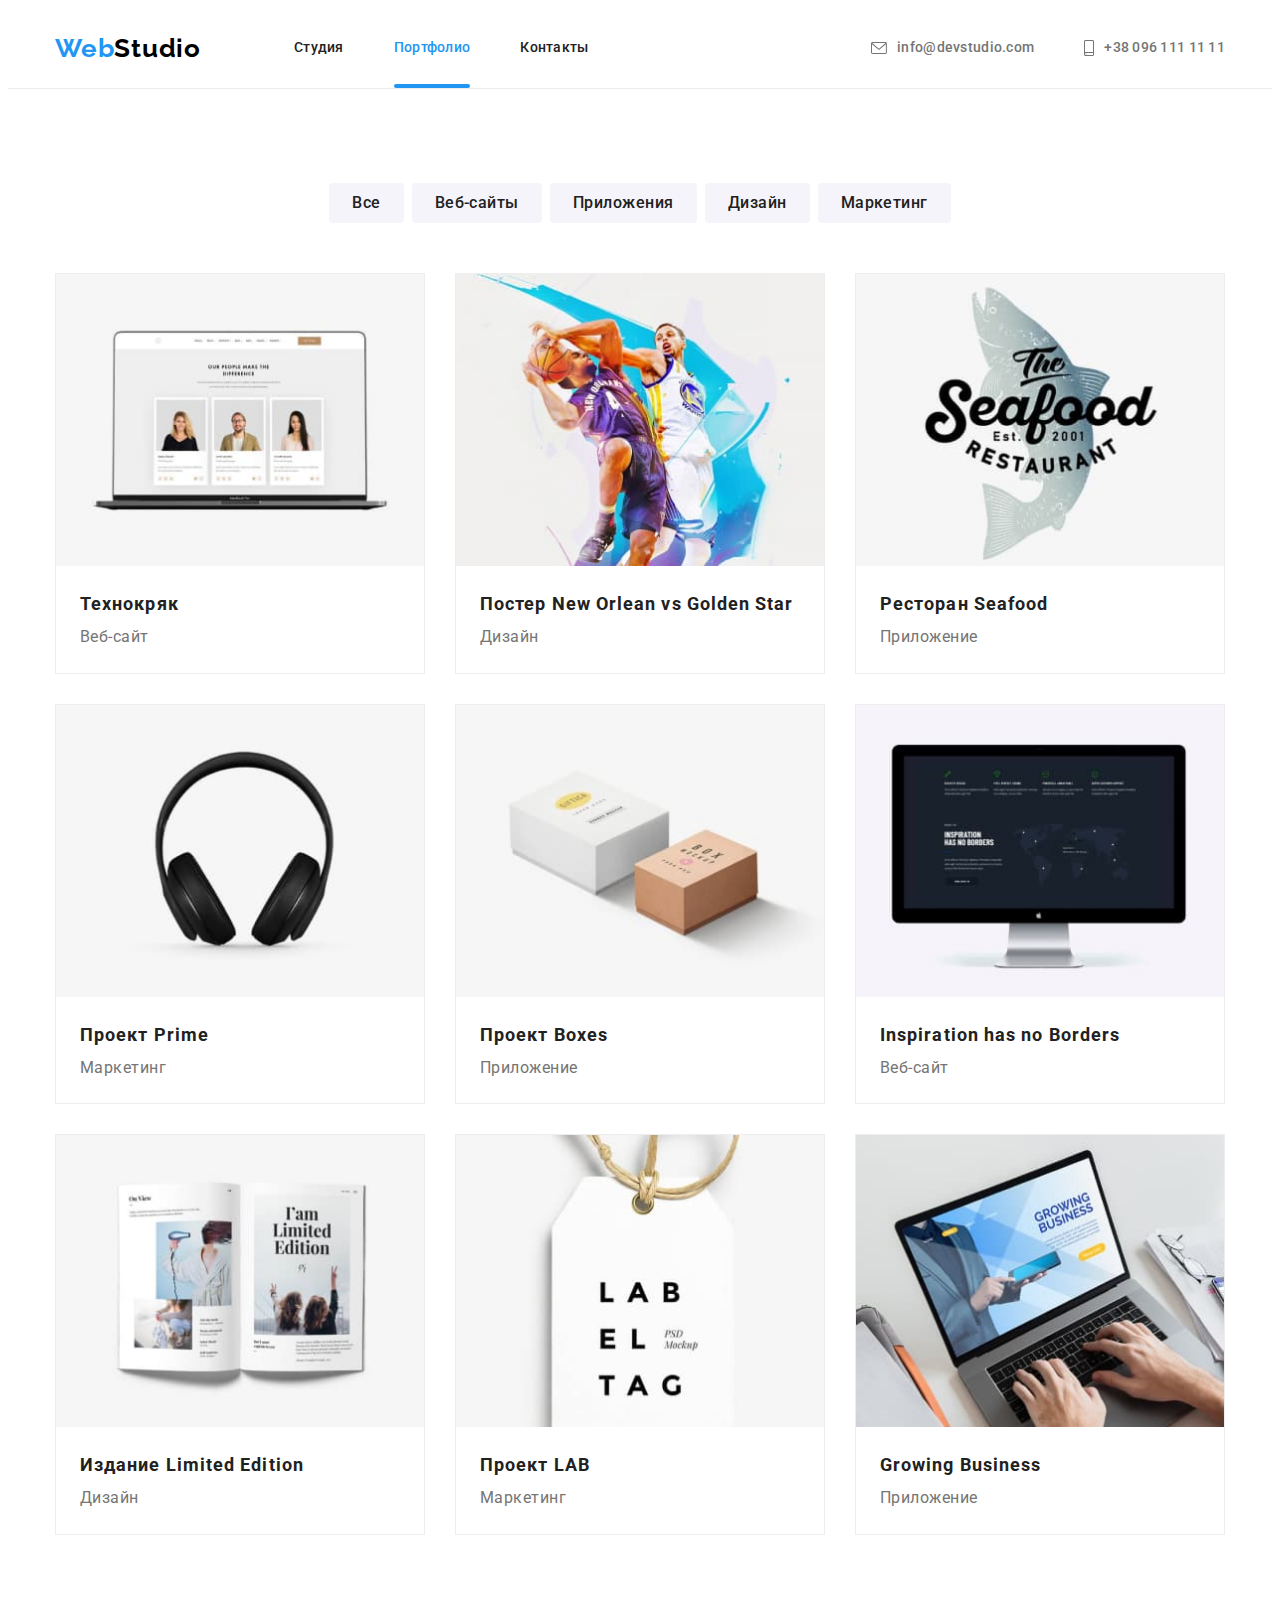
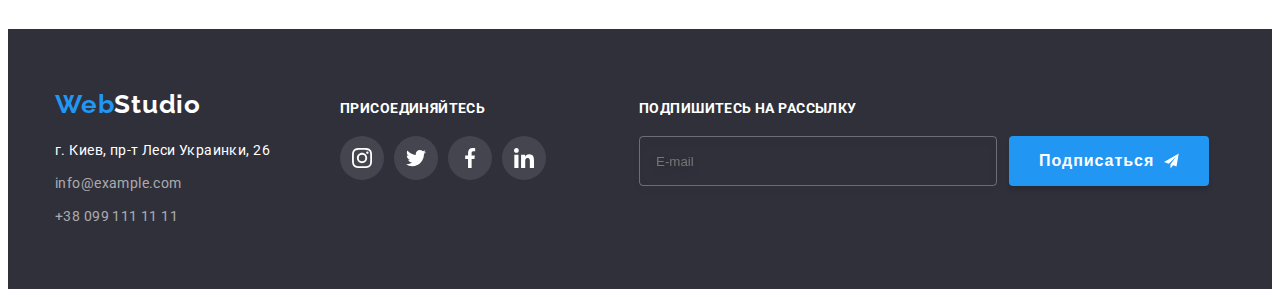
==== commit a51a5ba7: "final" ====
--- a/portfolio.html
+++ b/portfolio.html
@@ -5,6 +5,9 @@
     <meta http-equiv="X-UA-Compatible" content="IE=edge" />
     <meta name="viewport" content="width=device-width, initial-scale=1.0" />
     <title>Document</title>
+    <link rel="stylesheet" href="https://cdnjs.cloudflare.com/ajax/libs/modern-normalize/1.1.0/modern-normalize.min.css"
+      integrity="sha512-wpPYUAdjBVSE4KJnH1VR1HeZfpl1ub8YT/NKx4PuQ5NmX2tKuGu6U/JRp5y+Y8XG2tV+wKQpNHVUX03MfMFn9Q=="
+      crossorigin="anonymous" referrerpolicy="no-referrer" />
     <link rel="stylesheet" href="./css/main.min.css" />
     <link
       href="https://fonts.googleapis.com/css2?family=Raleway:wght@700&family=Roboto:wght@400;500;700;900&display=swap"
@@ -61,7 +64,7 @@
     
       <div class="mobile-menu-header is-hidden">
         <div class="mobile-menu">
-          <button type="button mob-button" class="menu-mobile menu-open-btn is-hidden">
+          <button type="button" class="menu-mobile mob-button menu-open-btn is-hidden">
             <svg class="menu-mobile-svg" width="40" height="40" aria-label="Переключатель меню">
               <use class="icon-open" href="./images/symbol-defs2.svg#icon-menu"></use>
             </svg>
--- a/css/main.min.css
+++ b/css/main.min.css
@@ -1 +1 @@
-:root{--color-text-tittle: #212121;--color-text-section: #757575;--color-main-bgd: #2f303a;--accent-color: #2196f3;--base-color: #ffffff;--time: cubic-bezier(0.4, 0, 0.2, 1)}*{box-sizing:border-box}body{font-family:"Roboto","Tahoma",sans-serif;letter-spacing:.03em;background-color:var(--base-color);color:var(--color-text-section)}.container{width:100%;padding-left:15px;padding-right:15px;margin:0 auto}@media screen and (min-width: 480px){.container{max-width:480px}}@media screen and (min-width: 768px){.container{max-width:768px}}@media screen and (min-width: 1200px){.container{max-width:1200px}}h1,h2,h3,h4,h5,h6,p,ul{margin:0}.list{list-style:none;margin:0;padding:0}a{cursor:pointer}img{display:block;width:100%;height:auto}.section-tittle{color:var(--color-text-tittle)}.visually-hidden{position:absolute;white-space:nowrap;width:1px;height:1px;overflow:hidden;border:0;padding:0;clip:rect(0 0 0 0);clip-path:inset(50%);margin:-1px}.is-hidden{opacity:0;pointer-events:none;visibility:hidden}.current{position:relative}.current::after{content:"";position:absolute;display:block;background-color:var(--accent-color);width:100%;height:4px;border-radius:2px;bottom:0;left:0}.logo{font-family:"Raleway","Oleo Script",sans-serif;font-weight:700;font-size:26px;line-height:1.19;letter-spacing:.03em;color:var(--accent-color);text-decoration:none}.logo__accent{color:#000}@media screen and (max-width: 767px){.navigation,.logo-tab-desk{display:none}}.navigation__icon{margin-right:10px;fill:currentColor}@media screen and (min-width: 768px)and (max-width: 1199px){.icon-smartphone-tab{width:10px;height:14px}}@media screen and (min-width: 768px)and (max-width: 1199px){.icon-envelope-tab{width:14px;height:10px}}.navigation__link{display:flex;align-items:center;padding-top:32px;padding-bottom:32px;color:var(--color-text-tittle);font-family:"Roboto","Tahoma",sans-serif;font-weight:500;font-size:14px;line-height:1.14;letter-spacing:.02em;text-decoration:none;transition:color 250ms var(--time),fill 250ms var(--time)}.navigation__adress .navigation__link{color:var(--color-text-section)}.navigation__link:hover,.navigation__link:focus{color:var(--accent-color);fill:var(--accent-color)}.navigation .navigation__list{margin-left:93px}.navigation__list .navigation__link.current{color:var(--accent-color)}.navigation__list .navigation__item+.navigation__item{margin-left:50px}.header,.navigation__list{display:flex;align-items:center}.navigation__list.navigation__adress{margin-left:auto}@media screen and (max-width: 767px){.navigation__adress{display:none}}@media screen and (min-width: 768px)and (max-width: 1199px){.navigation__adress{display:flex;flex-direction:column;align-items:start;margin-top:21px;margin-bottom:21px}}@media screen and (min-width: 768px)and (max-width: 1199px){#nav-item-tab{margin-left:84px}#nav-item-tab:not(:last-child){margin-bottom:10px}}@media screen and (min-width: 768px)and (max-width: 1199px){.nav-link-tab{padding:0;font-weight:500;font-size:12px;line-height:1.17;letter-spacing:.02em}}.mobile-menu{height:60px;display:flex;align-items:center;justify-content:space-between}@media screen and (min-width: 768px){.mobile-menu-header,.mobile-menu{display:none}}.menu-mobile{position:absolute;top:10px;right:15px;width:40px;height:40px;background-color:rgba(0,0,0,0);border-color:rgba(0,0,0,0);padding:0;cursor:pointer;display:flex;align-items:center;justify-content:center;transition:fill 250ms var(--time)}.menu-mobile:hover,.menu-mobile:focus{fill:var(--accent-color)}.icon-close{display:none}.menu-mobile.is-open .icon-close{display:block}.menu-mobile.is-open .icon-open{display:none}.mobile-menu-header{position:fixed;top:0;left:0;background-color:#fff;width:100vw;height:100vh;z-index:999;padding-top:48px;padding-bottom:48px;overflow-y:auto}.mobile-menu-header .container{display:flex;flex-direction:column;height:100%;justify-content:space-between}.mob-navigation__list .mob-navigation__item+.mob-navigation__item{margin-top:32px}.mob-navigation__link{display:block;text-decoration:none;font-weight:500;font-size:40px;line-height:1.18;letter-spacing:.02em;color:#212121;transition:color 250ms var(--time),fill 250ms var(--time)}.mob-navigation__link:hover,.mob-navigation__link:focus{color:var(--accent-color);fill:var(--accent-color)}.mob-current{color:var(--accent-color)}.mob-navigation__phone{text-decoration:none;font-weight:500;font-size:34px;line-height:1.18;letter-spacing:.02em;color:var(--accent-color)}.mob-navigation__mail{text-decoration:none;font-weight:500;font-size:24px;line-height:1.17;letter-spacing:.02em;color:#757575}.mob-soc-list{display:flex;flex-wrap:wrap}.mob-soc-list__link{text-decoration:none;display:block;font-weight:500;font-size:18px;line-height:1.22;letter-spacing:.02em;color:var(--accent-color);padding-left:10px;padding-right:10px}.mob-soc-list .mob-soc-list__item+.mob-soc-list__item{border-left:1px solid rgba(33,33,33,.2)}.button{font-family:"Roboto","Tahoma",sans-serif;font-weight:700;font-size:16px;line-height:1.88;width:200px;height:50px;letter-spacing:.06em;color:var(--base-color);background-color:var(--accent-color);cursor:pointer;box-shadow:0px 4px 4px rgba(0,0,0,.15);border-radius:4px;border-color:rgba(0,0,0,0)}.hero{max-width:1600px;background-color:var(--color-main-bgd);display:flex;text-align:center;padding-top:200px;padding-bottom:200px;margin-left:auto;margin-right:auto;background-repeat:no-repeat;background-size:cover;background-position:center;background-image:linear-gradient(to right, rgba(47, 48, 58, 0.4), rgba(47, 48, 58, 0.4)),url(../images/hero-mob.jpg)}@media(min-device-pixel-ratio: 2),(min-resolution: 192dpi),(min-resolution: 2dppx){.hero{background-image:linear-gradient(to right, rgba(47, 48, 58, 0.4), rgba(47, 48, 58, 0.4)),url(../images/hero-mob-@2x.jpg)}}@media screen and (min-width: 768px){.hero{background-image:linear-gradient(to right, rgba(47, 48, 58, 0.4), rgba(47, 48, 58, 0.4)),url(../images/hero-tab.jpg)}}@media screen and (min-width: 768px)and (min-device-pixel-ratio: 2),screen and (min-width: 768px)and (min-resolution: 192dpi),screen and (min-width: 768px)and (min-resolution: 2dppx){.hero{background-image:linear-gradient(to right, rgba(47, 48, 58, 0.4), rgba(47, 48, 58, 0.4)),url(../images/hero-tab-@2x.jpg)}}@media screen and (min-width: 1200px){.hero{background-image:linear-gradient(to right, rgba(47, 48, 58, 0.4), rgba(47, 48, 58, 0.4)),url(../images/hero.jpg)}}@media screen and (min-width: 1200px)and (min-device-pixel-ratio: 2),screen and (min-width: 1200px)and (min-resolution: 192dpi),screen and (min-width: 1200px)and (min-resolution: 2dppx){.hero{background-image:linear-gradient(to right, rgba(47, 48, 58, 0.4), rgba(47, 48, 58, 0.4)),url(../images/hero@2x.jpg)}}.hero__title{text-transform:uppercase;color:var(--base-color);text-align:center;font-size:26px;line-height:1.62;margin-bottom:30px;font-weight:900;letter-spacing:.06em}@media screen and (min-width: 1200px){.hero__title{font-size:44px;line-height:1.36}}.about{padding-top:60px;padding-bottom:60px}@media screen and (min-width: 1200px){.about{padding-top:94px;padding-bottom:94px}}.about__item{margin-bottom:30px}@media screen and (min-width: 768px){.about__item{width:calc(50% - 30px);margin-left:30px}}@media screen and (min-width: 1200px){.about__item{max-width:270px}}.about__list{margin-bottom:-30px}@media screen and (min-width: 768px){.about__list{display:flex;flex-wrap:wrap;margin-left:-30px}}@media screen and (min-width: 1200px){.about__list .about__item+.about__item{margin-left:30px}}.about__title{font-weight:700;font-size:14px;line-height:16px;text-transform:uppercase;color:var(--color-text-tittle);margin-bottom:10px;text-align:center}.about__description{font-size:14px;line-height:1.71;text-align:center}@media screen and (min-width: 1200px){.about__description{max-width:270px}}.about__logo{display:flex;justify-content:center;align-items:center;background-color:#f5f4fa;border-radius:4px;height:120px;margin-bottom:30px}.about__icons{width:70px;height:70px}.work{padding-bottom:94px}@media screen and (max-width: 1199px){.work{display:none}}.work__title{font-size:36px;line-height:1.17;color:var(--color-text-tittle);text-align:center;margin-bottom:50px}.work__list{display:flex}.work__list .work__item+.work__item{margin-left:30px}.work__item{position:relative}.work__description{position:absolute;width:100%;height:70px;background-color:rgba(47,48,58,.8);bottom:0;left:0;padding-top:27px;padding-bottom:27px;font-size:14px;line-height:1.14;text-align:center;letter-spacing:.03em;text-transform:uppercase;color:#fff}.team{background-color:#f5f4fa;padding-top:60px;padding-bottom:60px}@media screen and (min-width: 1200px){.team{padding-top:94px;padding-bottom:94px}}.team-title{font-size:28px;line-height:1.18;color:var(--color-text-tittle);text-align:center;margin-bottom:30px}@media screen and (min-width: 1200px){.team-title{font-weight:700;font-size:36px;line-height:1.17;margin-bottom:50px}}@media screen and (min-width: 768px){.team-list{display:flex;flex-wrap:wrap}}@media screen and (min-width: 1200px){.team-list .team-item+.team-item{margin-left:30px}}.team-item{max-width:450px;margin-bottom:30px;border-radius:0px 0px 4px 4px;box-shadow:0px 1px 3px rgba(0,0,0,.12),0px 1px 1px rgba(0,0,0,.14),0px 2px 1px rgba(0,0,0,.2)}@media screen and (min-width: 768px){.team-item{width:calc(50% - 30px)}.team-item:nth-child(even){margin-left:30px}}@media screen and (min-width: 1200px){.team-item{width:calc(25% - 30px)}}.team-name{font-weight:500;font-size:16px;line-height:1.19;color:var(--color-text-tittle);text-align:center;margin-bottom:10px}.team-work{font-size:16px;line-height:1.19;text-align:center}.about-team{padding-top:30px;padding-bottom:30px;background-color:#fff;border-radius:0px 0px 4px 4px}.team-soc{display:flex;justify-content:center;margin-top:16px}.team-soc-link{display:flex;justify-content:center;align-items:center;width:44px;height:44px;background-color:#fff;border-radius:50%;color:#afb1b8;transition:background-color 250ms var(--time),color 250ms var(--time)}.team-soc-link:hover,.team-soc-link:focus{background-color:var(--accent-color);color:#fff}.team-svg{fill:currentColor}.team-soc-item+.team-soc-item{margin-left:10px}.clients{padding-top:60px;padding-bottom:60px}@media screen and (min-width: 1200px){.clients{padding-top:94px;padding-bottom:94px}}.clients__title{font-size:28px;line-height:1.18;text-align:center;letter-spacing:.03em;color:var(--color-text-tittle);margin-bottom:30px}@media screen and (min-width: 1200px){.clients__title{font-size:36px;line-height:1.17;margin-bottom:50px}}.clients-logo__list{display:flex;justify-content:center;align-items:center;flex-wrap:wrap;margin-bottom:-30px;margin-left:-30px}.clients-logo__link{display:flex;justify-content:center;align-items:center;width:170px;height:92px;border:1px solid #afb1b8;box-sizing:border-box;border-radius:4px;color:#afb1b8;transition:border 250ms var(--time),color 250ms var(--time)}.clients-logo__link:hover,.clients-logo__link:focus{border:1px solid #2196f3;color:var(--accent-color)}.clients-logo__item{margin-bottom:30px;margin-left:30px}@media screen and (min-width: 1200px){.clients-logo__item+.clients-logo__item{margin-left:30px}}.clients-logo__icon{width:106px;height:60px;fill:currentColor;transition:fill 250ms var(--time)}.clients-logo__icon:hover,.clients-logo__icon:focus{fill:var(--accent-color)}.footer{background-color:#2f303a}.logo-footer{display:block;margin-bottom:20px}.logo-footer__accent{color:var(--base-color)}.footer-main{padding-top:60px;padding-bottom:60px}@media screen and (min-width: 1200px){.footer-main>div{display:flex;align-items:baseline}}.footer-adress{color:var(--base-color);margin-bottom:9px;margin-top:0}.footer-link{color:rgba(255,255,255,.6);transition:color 250ms var(--time)}.footer-link:hover,.footer-link:focus{color:var(--accent-color)}.footer-link,.footer-adress{font-style:normal;text-decoration:none;font-family:"Roboto","Tahoma",sans-serif;font-weight:400;font-size:14px;line-height:1.71;letter-spacing:.03em}.footer-go{font-size:14px;line-height:1.14;letter-spacing:.03em;text-transform:uppercase;color:#fff}@media screen and (max-width: 1199px){.footer-go{text-align:center}}@media screen and (max-width: 1199px){.adress-go{text-align:center}}@media screen and (min-width: 1200px){.adress-go{margin-right:70px}}@media screen and (max-width: 767px){.links-go{margin-top:60px}}.footer-link-soc{display:flex;justify-content:center;align-items:center;border-radius:50%;width:44px;height:44px;background:rgba(255,255,255,.1);color:#fff;transition:background-color 250ms var(--time)}.footer-link-soc:hover,.footer-link-soc:focus{background-color:var(--accent-color)}.footer-link:not(:last-child){margin-bottom:9px;display:block}.footer-svg{fill:currentColor}.footer-item+.footer-item{padding-left:10px}.footer-list{display:flex;margin-top:20px}@media screen and (max-width: 1199px){.footer-list{align-items:center;justify-content:center}}@media screen and (min-width: 768px){.footer-tablet{display:flex}}@media screen and (max-width: 1199px){.footer-tablet{align-items:baseline;justify-content:space-between;padding-left:76px;padding-right:89px}}.footer-subskr{margin-top:60px;text-align:center}@media screen and (min-width: 768px)and (max-width: 1199px){.footer-subskr{padding-left:166px;padding-right:152px}}@media screen and (min-width: 1200px){.footer-subskr{margin-left:93px;text-align:start}}.subskr-tittle{font-size:14px;line-height:1.14;letter-spacing:.03em;text-transform:uppercase;color:#fff;margin-bottom:20px}.subskr-input{width:100%;max-width:358px;height:50px;border:1px solid rgba(255,255,255,.3);filter:drop-shadow(0px 4px 4px rgba(0, 0, 0, 0.15));border-radius:4px;background-color:rgba(0,0,0,0);color:#fff}@media screen and (max-width: 1199px){.subskr-input{margin-bottom:20px}}@media screen and (min-width: 1200px){.subskr-input{margin-right:12px;padding-left:16px;width:358px}}.subskr-button{display:flex;justify-content:center;align-items:center;width:200px;height:50px;font-weight:700;background-color:var(--accent-color);box-shadow:0px 4px 4px rgba(0,0,0,.15);border-radius:4px;font-size:16px;line-height:1.14;letter-spacing:.06em;color:#fff;cursor:pointer;padding:13px 28px;border-color:rgba(0,0,0,0);margin:auto}.svg-send{margin-left:10px}@media screen and (min-width: 1200px){.form-flex{display:flex}}.border{border-bottom:1px solid #ececec}.portfolio{padding-top:94px;padding-bottom:94px}.button-filter{padding:6px 22px;font-family:"Roboto","Tahoma",sans-serif;font-weight:500;font-size:16px;line-height:1.63;letter-spacing:.03em;color:var(--color-text-tittle);background-color:#f5f4fa;cursor:pointer;border-radius:4px;border:1px solid rgba(0,0,0,0);transition:color 250ms var(--time),background-color 250ms var(--time),box-shadow 250ms var(--time)}.button-filter:hover,.button-filter:focus{color:var(--base-color);background-color:var(--accent-color);box-shadow:0px 3px 1px rgba(0,0,0,.1),0px 1px 2px rgba(0,0,0,.08),0px 2px 2px rgba(0,0,0,.12)}.filter{margin-bottom:50px}.filter-list{display:flex;flex-wrap:wrap;margin-bottom:-21px}@media screen and (min-width: 768px){.filter-list{display:flex;flex-wrap:wrap;justify-content:center}}.button-list{margin-bottom:21px}.button-list+.button-list{margin-left:8px}.portfolio-list{margin-bottom:-30px}@media screen and (min-width: 768px){.portfolio-list{display:flex;flex-wrap:wrap;margin-right:-30px}}.list-name{padding:20px 24px}.portfolio-title{font-weight:700;font-size:18px;line-height:2;letter-spacing:.06em;color:var(--color-text-tittle)}.portfolio-name{font-size:16px;line-height:1.88}.portfolio-item{width:100%;max-width:450px;margin-bottom:30px;border:1px solid #eee;transition:border 250ms var(--time),box-shadow 250ms var(--time)}@media screen and (min-width: 768px){.portfolio-item{width:calc(50% - 30px);margin-right:30px}}@media screen and (min-width: 1200px){.portfolio-item{width:370px;margin-right:30px;margin-bottom:30px}.portfolio-item:nth-child(3n){margin-right:0}.portfolio-item:nth-last-child(-n+3){margin-bottom:0}}.portfolio-item:hover,.portfolio-item:focus{box-sizing:border-box;box-shadow:0px 1px 1px rgba(0,0,0,.12),0px 4px 4px rgba(0,0,0,.06),1px 4px 6px rgba(0,0,0,.16)}.cards-portfolio{position:relative;overflow:hidden}.descr-overlay{padding:63px 24px;position:absolute;top:0;left:0;width:100%;height:100%;font-size:18px;line-height:1.56;letter-spacing:.03em;color:#fff;background-color:rgba(33,150,243,.9);transition:transform 250ms var(--time);transform:translateY(100%)}.portfolio-item:hover .descr-overlay{transform:translateY(0)}.backdrop{position:fixed;top:0;width:100%;height:100%;background-color:rgba(0,0,0,.2);transition:opacity 250ms var(--time),visibility 250ms var(--time)}.modal{position:absolute;top:50%;left:50%;transform:translate(-50%, -50%) scale(1);background-color:#fff;box-shadow:0px 1px 3px rgba(0,0,0,.12),0px 1px 1px rgba(0,0,0,.14),0px 2px 1px rgba(0,0,0,.2);border-radius:4px;padding:40px;transition:transform 250ms var(--time);width:100%;max-width:450px;overflow-y:auto}@media screen and (min-width: 1200px){.modal{min-height:581px;max-width:528px}}.backdrop.is-hidden .modal{transform:translate(-50%, -50%) scale(0.5)}.close-btn{position:absolute;top:8px;right:8px;width:30px;height:30px;border-radius:50%;background-color:rgba(0,0,0,0);border:1px solid rgba(0,0,0,.1);padding:0;cursor:pointer;display:flex;align-items:center;justify-content:center;transition:fill 250ms var(--time)}.close-btn:hover,.close-btn:focus{fill:var(--accent-color)}.modal-tittle{font-weight:700;font-size:20px;line-height:1.15;text-align:center;letter-spacing:.03em;color:var(--color-text-tittle);margin-bottom:12px}.modal-label{font-weight:400;font-size:12px;line-height:1.17;letter-spacing:.01em;color:#757575}.modal-input{width:100%;height:40px;border:1px solid rgba(33,33,33,.2);border-radius:4px;padding-left:42px;outline:none;transition:border-color 250ms var(--time)}.modal-input:focus{border-color:var(--accent-color)}textarea{resize:none}.textarea-modal{height:120px;padding-left:16px;padding-top:10px;margin-top:4px;margin-bottom:10px}.modal-svg{position:relative;margin-top:4px;margin-bottom:10px}.modal-icon{position:absolute;left:12px;top:50%;transform:translateY(-50%);transition:fill 250ms var(--time)}.modal-input:focus+.modal-icon{fill:var(--accent-color)}.text-checkbox{font-weight:400;color:#757575;font-size:12px;line-height:1.17;letter-spacing:.03em}@media screen and (min-width: 1200px){.text-checkbox{font-size:14px;line-height:1.71}}.text-check{display:flex;align-items:center;justify-content:center}.checkbox{margin-bottom:30px;margin-top:10px}.checkbox-input:checked+.text-check span{background-color:var(--accent-color);border-color:rgba(0,0,0,0)}.checkbox-input:checked+.text-check .check-icon{fill:#fff}.text-check span{display:flex;align-items:center;justify-content:center;margin-right:10px;width:16px;height:15px;border:2px solid #212121;border-radius:3px;transition:background-color 250ms var(--time),border-color 250ms var(--time),fill 250ms var(--time)}.check-icon{fill:rgba(0,0,0,0)}.policy-link{color:var(--accent-color);font-size:12px;line-height:1.17;letter-spacing:.03em}@media screen and (min-width: 1200px){.policy-link{font-size:14px;line-height:1.71}}/*# sourceMappingURL=main.min.css.map */+:root{--color-text-tittle: #212121;--color-text-section: #757575;--color-main-bgd: #2f303a;--accent-color: #2196f3;--base-color: #ffffff;--time: cubic-bezier(0.4, 0, 0.2, 1)}*{box-sizing:border-box}body{font-family:"Roboto","Tahoma",sans-serif;letter-spacing:.03em;background-color:var(--base-color);color:var(--color-text-section)}.container{width:100%;padding-left:15px;padding-right:15px;margin:0 auto}@media screen and (min-width: 480px){.container{max-width:480px}}@media screen and (min-width: 768px){.container{max-width:768px}}@media screen and (min-width: 1200px){.container{max-width:1200px}}h1,h2,h3,h4,h5,h6,p,ul{margin:0}.list{list-style:none;margin:0;padding:0}a{cursor:pointer}img{display:block;width:100%;height:auto}.section-tittle{color:var(--color-text-tittle)}.visually-hidden{position:absolute;white-space:nowrap;width:1px;height:1px;overflow:hidden;border:0;padding:0;clip:rect(0 0 0 0);clip-path:inset(50%);margin:-1px}.is-hidden{opacity:0;pointer-events:none;visibility:hidden}.current{position:relative}.current::after{content:"";position:absolute;display:block;background-color:var(--accent-color);width:100%;height:4px;border-radius:2px;bottom:0;left:0}.logo{font-family:"Raleway","Oleo Script",sans-serif;font-weight:700;font-size:26px;line-height:1.19;letter-spacing:.03em;color:var(--accent-color);text-decoration:none}.logo__accent{color:#000}@media screen and (max-width: 767px){.logo{padding-top:16px;padding-bottom:16px}}@media screen and (max-width: 767px){.navigation,.logo-tab-desk{display:none}}.navigation__icon{margin-right:10px;fill:currentColor}@media screen and (min-width: 768px)and (max-width: 1199px){.icon-smartphone-tab{width:10px;height:14px}}@media screen and (min-width: 768px)and (max-width: 1199px){.icon-envelope-tab{width:14px;height:10px}}.navigation__link{display:flex;align-items:center;padding-top:32px;padding-bottom:32px;color:var(--color-text-tittle);font-family:"Roboto","Tahoma",sans-serif;font-weight:500;font-size:14px;line-height:1.14;letter-spacing:.02em;text-decoration:none;transition:color 250ms var(--time),fill 250ms var(--time)}.navigation__adress .navigation__link{color:var(--color-text-section)}.navigation__link:hover,.navigation__link:focus{color:var(--accent-color);fill:var(--accent-color)}.navigation .navigation__list{margin-left:93px}.navigation__list .navigation__link.current{color:var(--accent-color)}.navigation__list .navigation__item+.navigation__item{margin-left:50px}.header,.navigation__list{display:flex;align-items:center}.navigation__list.navigation__adress{margin-left:auto}@media screen and (max-width: 767px){.navigation__adress{display:none}}@media screen and (min-width: 768px)and (max-width: 1199px){.navigation__adress{display:flex;flex-direction:column;align-items:start;margin-top:21px;margin-bottom:21px}}@media screen and (min-width: 768px)and (max-width: 1199px){#nav-item-tab{margin-left:84px}#nav-item-tab:not(:last-child){margin-bottom:10px}}@media screen and (min-width: 768px)and (max-width: 1199px){.nav-link-tab{padding:0;font-weight:500;font-size:12px;line-height:1.17;letter-spacing:.02em}}.mobile-menu{display:block;margin-left:auto}@media screen and (min-width: 768px){.mobile-menu-header,.mobile-menu{display:none}}.menu-close-btn,.menu-open-btn{width:40px;height:40px;background-color:rgba(0,0,0,0);border-color:rgba(0,0,0,0);padding:0;cursor:pointer;transition:fill 250ms var(--time)}.menu-close-btn:hover,.menu-close-btn:focus,.menu-open-btn:hover,.menu-open-btn:focus{fill:var(--accent-color)}.menu-close-btn{position:absolute;top:10px;right:15px}.icon-close{display:none}.menu-mobile.is-open .icon-close{display:block}.menu-mobile.is-open .icon-open{display:none}.mobile-menu-header{position:fixed;top:0;left:0;background-color:#fff;width:100vw;height:100vh;z-index:999;padding-top:48px;padding-bottom:48px;overflow-y:auto}.mobile-menu-header .container{display:flex;flex-direction:column;height:100%;justify-content:space-between}.mob-navigation__list .mob-navigation__item+.mob-navigation__item{margin-top:32px}.mob-navigation__link{display:block;text-decoration:none;font-weight:500;font-size:40px;line-height:1.18;letter-spacing:.02em;color:#212121;transition:color 250ms var(--time),fill 250ms var(--time)}.mob-navigation__link:hover,.mob-navigation__link:focus{color:var(--accent-color);fill:var(--accent-color)}.mob-current{color:var(--accent-color)}.mob-navigation__phone{text-decoration:none;font-weight:500;font-size:34px;line-height:1.18;letter-spacing:.02em;color:var(--accent-color)}.mob-navigation__mail{text-decoration:none;font-weight:500;font-size:24px;line-height:1.17;letter-spacing:.02em;color:#757575}.mob-soc-list{display:flex;flex-wrap:wrap}.mob-soc-list__link{text-decoration:none;display:block;font-weight:500;font-size:18px;line-height:1.22;letter-spacing:.02em;color:var(--accent-color);padding-left:10px;padding-right:10px}.mob-soc-list .mob-soc-list__item+.mob-soc-list__item{border-left:1px solid rgba(33,33,33,.2)}.button{font-family:"Roboto","Tahoma",sans-serif;font-weight:700;font-size:16px;line-height:1.88;width:200px;height:50px;letter-spacing:.06em;color:var(--base-color);background-color:var(--accent-color);cursor:pointer;box-shadow:0px 4px 4px rgba(0,0,0,.15);border-radius:4px;border-color:rgba(0,0,0,0)}.hero{max-width:1600px;background-color:var(--color-main-bgd);display:flex;text-align:center;padding-top:118px;padding-bottom:118px;margin-left:auto;margin-right:auto;background-repeat:no-repeat;background-size:cover;background-position:center;background-image:linear-gradient(to right, rgba(47, 48, 58, 0.4), rgba(47, 48, 58, 0.4)),url(../images/hero-mob.jpg)}@media(min-device-pixel-ratio: 2),(min-resolution: 192dpi),(min-resolution: 2dppx){.hero{background-image:linear-gradient(to right, rgba(47, 48, 58, 0.4), rgba(47, 48, 58, 0.4)),url(../images/hero-mob-@2x.jpg)}}@media screen and (min-width: 768px){.hero{background-image:linear-gradient(to right, rgba(47, 48, 58, 0.4), rgba(47, 48, 58, 0.4)),url(../images/hero-tab.jpg)}}@media screen and (min-width: 768px)and (min-device-pixel-ratio: 2),screen and (min-width: 768px)and (min-resolution: 192dpi),screen and (min-width: 768px)and (min-resolution: 2dppx){.hero{background-image:linear-gradient(to right, rgba(47, 48, 58, 0.4), rgba(47, 48, 58, 0.4)),url(../images/hero-tab-@2x.jpg)}}@media screen and (min-width: 1200px){.hero{padding-top:200px;padding-bottom:200px;background-image:linear-gradient(to right, rgba(47, 48, 58, 0.4), rgba(47, 48, 58, 0.4)),url(../images/hero.jpg)}}@media screen and (min-width: 1200px)and (min-device-pixel-ratio: 2),screen and (min-width: 1200px)and (min-resolution: 192dpi),screen and (min-width: 1200px)and (min-resolution: 2dppx){.hero{background-image:linear-gradient(to right, rgba(47, 48, 58, 0.4), rgba(47, 48, 58, 0.4)),url(../images/hero@2x.jpg)}}.hero__title{text-transform:uppercase;color:var(--base-color);text-align:center;font-size:26px;line-height:1.62;margin-bottom:30px;font-weight:900;letter-spacing:.06em}@media screen and (min-width: 1200px){.hero__title{font-size:44px;line-height:1.36}}.about{padding-top:60px;padding-bottom:60px}@media screen and (min-width: 1200px){.about{padding-top:94px;padding-bottom:94px}}.about__item{margin-bottom:30px}@media screen and (min-width: 768px){.about__item{width:calc(50% - 30px);margin-left:30px}}@media screen and (min-width: 1200px){.about__item{max-width:270px}}.about__list{margin-bottom:-30px}@media screen and (min-width: 768px){.about__list{display:flex;flex-wrap:wrap;margin-left:-30px}}@media screen and (min-width: 1200px){.about__list .about__item+.about__item{margin-left:30px}}.about__title{font-weight:700;font-size:14px;line-height:16px;text-transform:uppercase;color:var(--color-text-tittle);margin-bottom:10px}@media screen and (max-width: 767px){.about__title{text-align:center}}.about__description{font-size:14px;line-height:1.71}@media screen and (min-width: 1200px){.about__description{max-width:270px}}.about__logo{display:flex;justify-content:center;align-items:center;background-color:#f5f4fa;border-radius:4px;height:120px;margin-bottom:30px}.about__icons{width:70px;height:70px}.work{padding-bottom:94px}@media screen and (max-width: 1199px){.work{display:none}}.work__title{font-size:36px;line-height:1.17;color:var(--color-text-tittle);text-align:center;margin-bottom:50px}.work__list{display:flex}.work__list .work__item+.work__item{margin-left:30px}.work__item{position:relative}.work__description{position:absolute;width:100%;height:70px;background-color:rgba(47,48,58,.8);bottom:0;left:0;padding-top:27px;padding-bottom:27px;font-size:14px;line-height:1.14;text-align:center;letter-spacing:.03em;text-transform:uppercase;color:#fff}.team{background-color:#f5f4fa;padding-top:60px;padding-bottom:60px}@media screen and (min-width: 1200px){.team{padding-top:94px;padding-bottom:94px}}.team-title{font-size:28px;line-height:1.18;color:var(--color-text-tittle);text-align:center;margin-bottom:30px}@media screen and (min-width: 1200px){.team-title{font-weight:700;font-size:36px;line-height:1.17;margin-bottom:50px}}@media screen and (min-width: 768px){.team-list{display:flex;flex-wrap:wrap;margin-bottom:-30px}}@media screen and (min-width: 1200px){.team-list .team-item+.team-item{margin-left:30px}}.team-item{max-width:450px;margin-bottom:30px;border-radius:0px 0px 4px 4px;box-shadow:0px 1px 3px rgba(0,0,0,.12),0px 1px 1px rgba(0,0,0,.14),0px 2px 1px rgba(0,0,0,.2)}@media screen and (min-width: 768px){.team-item{width:calc(50% - 30px)}.team-item:nth-child(even){margin-left:30px}}@media screen and (min-width: 1200px){.team-item{width:calc(25% - 30px)}}.team-name{font-weight:500;font-size:16px;line-height:1.19;color:var(--color-text-tittle);text-align:center;margin-bottom:10px}.team-work{font-size:16px;line-height:1.19;text-align:center}.about-team{padding-top:30px;padding-bottom:30px;background-color:#fff;border-radius:0px 0px 4px 4px}.team-soc{display:flex;justify-content:center;margin-top:16px}.team-soc-link{display:flex;justify-content:center;align-items:center;width:44px;height:44px;background-color:#fff;border-radius:50%;color:#afb1b8;transition:background-color 250ms var(--time),color 250ms var(--time)}.team-soc-link:hover,.team-soc-link:focus{background-color:var(--accent-color);color:#fff}.team-svg{fill:currentColor}.team-soc-item+.team-soc-item{margin-left:10px}.clients{padding-top:60px;padding-bottom:60px}@media screen and (min-width: 1200px){.clients{padding-top:94px;padding-bottom:94px}}.clients__title{font-size:28px;line-height:1.18;text-align:center;letter-spacing:.03em;color:var(--color-text-tittle);margin-bottom:30px}@media screen and (min-width: 1200px){.clients__title{font-size:36px;line-height:1.17;margin-bottom:50px}}.clients-logo__list{display:flex;justify-content:center;align-items:center;flex-wrap:wrap;margin-bottom:-30px;margin-left:-30px}.clients-logo__link{display:flex;justify-content:center;align-items:center;width:210px;height:92px;border:1px solid #afb1b8;box-sizing:border-box;border-radius:4px;color:#afb1b8;transition:border 250ms var(--time),color 250ms var(--time)}.clients-logo__link:hover,.clients-logo__link:focus{border:1px solid #2196f3;color:var(--accent-color)}@media screen and (min-width: 768px){.clients-logo__link{width:226px}}@media screen and (min-width: 1200px){.clients-logo__link{width:170px}}.clients-logo__item{margin-bottom:30px;margin-left:30px}@media screen and (min-width: 1200px){.clients-logo__item+.clients-logo__item{margin-left:30px}}.clients-logo__icon{width:106px;height:60px;fill:currentColor;transition:fill 250ms var(--time)}.clients-logo__icon:hover,.clients-logo__icon:focus{fill:var(--accent-color)}.footer{background-color:#2f303a}.logo-footer{display:block;margin-bottom:20px}.logo-footer__accent{color:var(--base-color)}.footer-main{padding-top:60px;padding-bottom:60px}@media screen and (min-width: 1200px){.footer-main>div{display:flex;align-items:baseline}}.footer-adress{color:var(--base-color);margin-bottom:9px;margin-top:0}.footer-link{color:rgba(255,255,255,.6);transition:color 250ms var(--time)}.footer-link:hover,.footer-link:focus{color:var(--accent-color)}.footer-link,.footer-adress{font-style:normal;text-decoration:none;font-family:"Roboto","Tahoma",sans-serif;font-weight:400;font-size:14px;line-height:1.71;letter-spacing:.03em}.footer-go{font-size:14px;line-height:1.14;letter-spacing:.03em;text-transform:uppercase;color:#fff}@media screen and (max-width: 1199px){.footer-go{text-align:center}}@media screen and (max-width: 1199px){.adress-go{text-align:center}}@media screen and (min-width: 1200px){.adress-go{margin-right:70px}}@media screen and (max-width: 767px){.links-go{margin-top:60px}}.footer-link-soc{display:flex;justify-content:center;align-items:center;border-radius:50%;width:44px;height:44px;background:rgba(255,255,255,.1);color:#fff;transition:background-color 250ms var(--time)}.footer-link-soc:hover,.footer-link-soc:focus{background-color:var(--accent-color)}.footer-link:not(:last-child){margin-bottom:9px;display:block}.footer-svg{fill:currentColor}.footer-item+.footer-item{padding-left:10px}.footer-list{display:flex;margin-top:20px}@media screen and (max-width: 1199px){.footer-list{align-items:center;justify-content:center}}.footer-tablet{align-items:baseline}@media screen and (min-width: 768px){.footer-tablet{display:flex}}@media screen and (max-width: 1199px){.footer-tablet{justify-content:space-between;padding-left:76px;padding-right:89px}}.footer-subskr{margin-top:60px;text-align:center}@media screen and (min-width: 768px)and (max-width: 1199px){.footer-subskr{padding-left:166px;padding-right:152px}}@media screen and (min-width: 1200px){.footer-subskr{margin-left:93px;text-align:start;margin-top:0px}}.subskr-tittle{font-weight:700;font-size:14px;line-height:1.14;letter-spacing:.03em;text-transform:uppercase;color:#fff;margin-bottom:20px}.subskr-input{width:100%;max-width:358px;height:50px;border:1px solid rgba(255,255,255,.3);filter:drop-shadow(0px 4px 4px rgba(0, 0, 0, 0.15));border-radius:4px;background-color:rgba(0,0,0,0);color:#fff}@media screen and (max-width: 1199px){.subskr-input{margin-bottom:20px}}@media screen and (min-width: 1200px){.subskr-input{margin-right:12px;padding-left:16px;width:358px}}.subskr-button{display:flex;justify-content:center;align-items:center;width:200px;height:50px;font-weight:700;background-color:var(--accent-color);box-shadow:0px 4px 4px rgba(0,0,0,.15);border-radius:4px;font-size:16px;line-height:1.14;letter-spacing:.06em;color:#fff;cursor:pointer;padding:13px 28px;border-color:rgba(0,0,0,0);margin:auto}.svg-send{margin-left:10px}@media screen and (min-width: 1200px){.form-flex{display:flex}}.border{border-bottom:1px solid #ececec}.portfolio{padding-top:94px;padding-bottom:124px}@media screen and (min-width: 768px)and (max-width: 1199px){.portfolio{padding-top:60px;padding-bottom:60px}}.button-filter{padding:6px 22px;font-family:"Roboto","Tahoma",sans-serif;font-weight:500;font-size:16px;line-height:1.63;letter-spacing:.03em;color:var(--color-text-tittle);background-color:#f5f4fa;cursor:pointer;border-radius:4px;border:1px solid rgba(0,0,0,0);transition:color 250ms var(--time),background-color 250ms var(--time),box-shadow 250ms var(--time)}.button-filter:hover,.button-filter:focus{color:var(--base-color);background-color:var(--accent-color);box-shadow:0px 3px 1px rgba(0,0,0,.1),0px 1px 2px rgba(0,0,0,.08),0px 2px 2px rgba(0,0,0,.12)}.filter{margin-bottom:50px}.filter-list{display:flex;flex-wrap:wrap;margin-bottom:-21px}@media screen and (min-width: 768px){.filter-list{display:flex;flex-wrap:wrap;justify-content:center}}.button-list{margin-bottom:21px}.button-list+.button-list{margin-left:8px}.portfolio-list{margin-bottom:-30px}@media screen and (min-width: 768px){.portfolio-list{display:flex;flex-wrap:wrap;margin-right:-30px}}.list-name{padding:20px 24px}.portfolio-title{font-weight:700;font-size:18px;line-height:2;letter-spacing:.06em;color:var(--color-text-tittle)}.portfolio-name{font-size:16px;line-height:1.88}.portfolio-item{width:100%;max-width:450px;margin-bottom:30px;border:1px solid #eee;transition:border 250ms var(--time),box-shadow 250ms var(--time)}@media screen and (min-width: 768px){.portfolio-item{width:calc(50% - 30px);margin-right:30px}}@media screen and (min-width: 1200px){.portfolio-item{width:370px;margin-right:30px;margin-bottom:30px}.portfolio-item:nth-child(3n){margin-right:0}.portfolio-item:nth-last-child(-n+3){margin-bottom:0}}.portfolio-item:hover,.portfolio-item:focus{box-sizing:border-box;box-shadow:0px 1px 1px rgba(0,0,0,.12),0px 4px 4px rgba(0,0,0,.06),1px 4px 6px rgba(0,0,0,.16)}.cards-portfolio{position:relative;overflow:hidden}.descr-overlay{padding:63px 24px;position:absolute;top:0;left:0;width:100%;height:100%;font-size:18px;line-height:1.56;letter-spacing:.03em;color:#fff;background-color:rgba(33,150,243,.9);transition:transform 250ms var(--time);transform:translateY(100%)}.portfolio-item:hover .descr-overlay{transform:translateY(0)}.backdrop{position:fixed;top:0;width:100%;height:100%;background-color:rgba(0,0,0,.2);transition:opacity 250ms var(--time),visibility 250ms var(--time)}.modal{position:absolute;top:50%;left:50%;transform:translate(-50%, -50%) scale(1);background-color:#fff;box-shadow:0px 1px 3px rgba(0,0,0,.12),0px 1px 1px rgba(0,0,0,.14),0px 2px 1px rgba(0,0,0,.2);border-radius:4px;padding:40px;transition:transform 250ms var(--time);width:100%;max-width:450px;overflow-y:auto}@media screen and (min-width: 1200px){.modal{min-height:581px;max-width:528px}}.backdrop.is-hidden .modal{transform:translate(-50%, -50%) scale(0.5)}.close-btn{position:absolute;top:8px;right:8px;width:30px;height:30px;border-radius:50%;background-color:rgba(0,0,0,0);border:1px solid rgba(0,0,0,.1);padding:0;cursor:pointer;display:flex;align-items:center;justify-content:center;transition:fill 250ms var(--time)}.close-btn:hover,.close-btn:focus{fill:var(--accent-color)}.modal-tittle{font-weight:700;font-size:20px;line-height:1.15;text-align:center;letter-spacing:.03em;color:var(--color-text-tittle);margin-bottom:12px}.modal-label{font-weight:400;font-size:12px;line-height:1.17;letter-spacing:.01em;color:#757575}.modal-input{width:100%;height:40px;border:1px solid rgba(33,33,33,.2);border-radius:4px;padding-left:42px;outline:none;transition:border-color 250ms var(--time)}.modal-input:focus{border-color:var(--accent-color)}textarea{resize:none}.textarea-modal{height:120px;padding-left:16px;padding-top:10px;margin-top:4px;margin-bottom:10px}.modal-svg{position:relative;margin-top:4px;margin-bottom:10px}.modal-icon{position:absolute;left:12px;top:50%;transform:translateY(-50%);transition:fill 250ms var(--time)}.modal-input:focus+.modal-icon{fill:var(--accent-color)}.text-checkbox{font-weight:400;color:#757575;font-size:12px;line-height:1.17;letter-spacing:.03em}@media screen and (min-width: 1200px){.text-checkbox{font-size:14px;line-height:1.71}}.text-check{display:flex;align-items:center;justify-content:center}.checkbox{margin-bottom:30px;margin-top:10px}.checkbox-input:checked+.text-check span{background-color:var(--accent-color);border-color:rgba(0,0,0,0)}.checkbox-input:checked+.text-check .check-icon{fill:#fff}.text-check span{display:flex;align-items:center;justify-content:center;margin-right:10px;width:16px;height:15px;border:2px solid #212121;border-radius:3px;transition:background-color 250ms var(--time),border-color 250ms var(--time),fill 250ms var(--time)}.check-icon{fill:rgba(0,0,0,0)}.policy-link{color:var(--accent-color);font-size:12px;line-height:1.17;letter-spacing:.03em}@media screen and (min-width: 1200px){.policy-link{font-size:14px;line-height:1.71}}/*# sourceMappingURL=main.min.css.map */